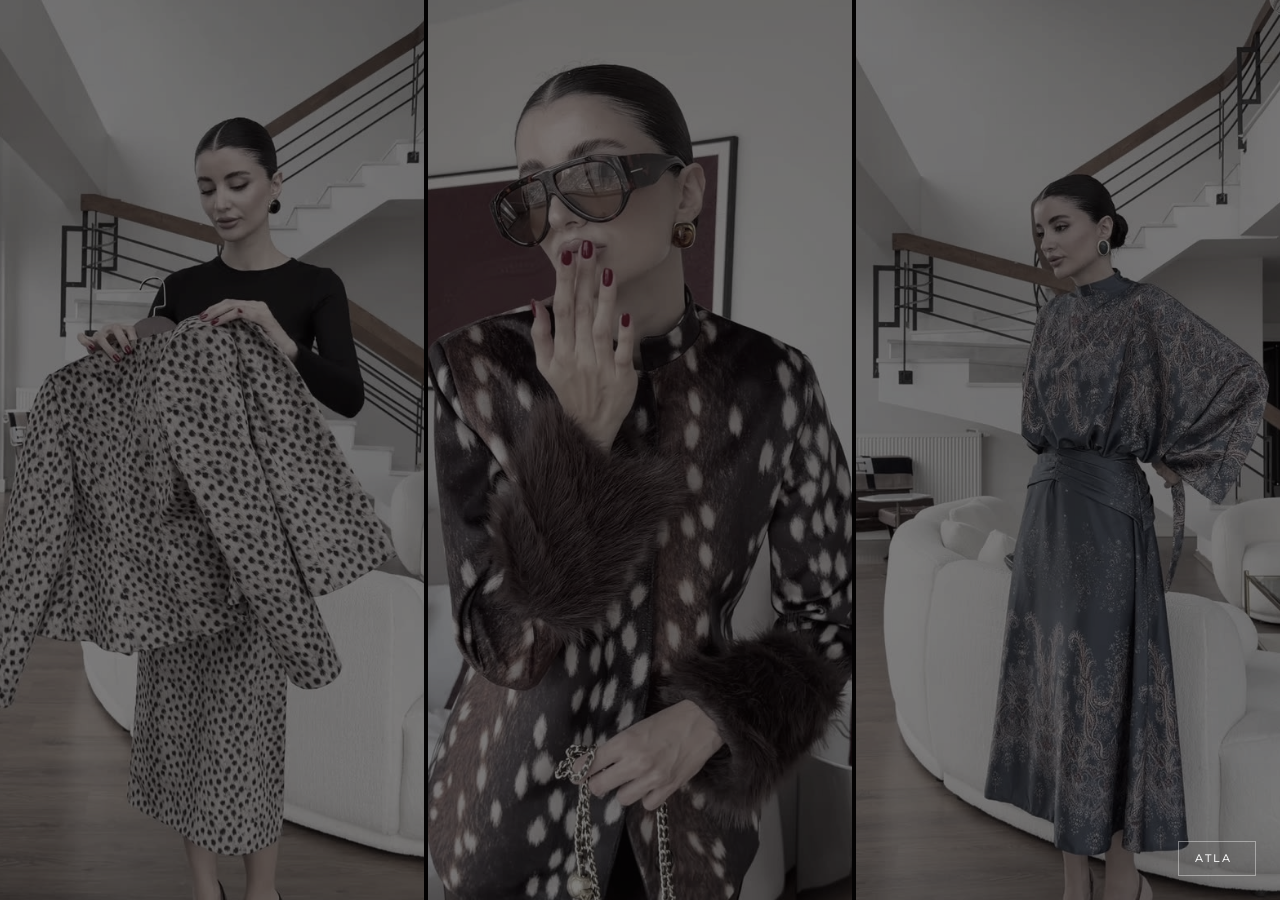
==== catalog/index.html @ fea92d44 "feat: yeni sezon videolari (8740/8715/8705/8729) + kok sayfa hero video ve sonbahar intro - Katalog " ====
<!DOCTYPE html>
<html lang="tr">
<head>
<!-- © 2026 Miss Neşem. Tüm hakları saklıdır. -->
<!-- Meta Pixel Code — PIXEL_ID'yi Meta Ads Manager'daki gerçek Pixel ID ile değiştirin
     (bu dosyada 2 yerde geçiyor: aşağıdaki fbq('init',...) çağrısı ve noscript <img> src'si). -->
<script>
  var META_PIXEL_ID = 'PIXEL_ID';
  !function(f,b,e,v,n,t,s)
  {if(f.fbq)return;n=f.fbq=function(){n.callMethod?
  n.callMethod.apply(n,arguments):n.queue.push(arguments)};
  if(!f._fbq)f._fbq=n;n.push=n;n.loaded=!0;n.version='2.0';
  n.queue=[];t=b.createElement(e);t.async=!0;
  t.src=v;s=b.getElementsByTagName(e)[0];
  s.parentNode.insertBefore(t,s)}(window, document,'script',
  'https://connect.facebook.net/en_US/fbevents.js');
  try { fbq('init', META_PIXEL_ID); fbq('track', 'PageView'); } catch (e) {}
  // Pixel engellenmiş/yüklenemiyor olsa bile site asla hata vermesin diye tüm özel
  // event çağrıları bu fonksiyon üzerinden yapılır (bkz. ViewContent/Contact/AddToWishlist/Search).
  function mnPixelTrack(event, params) {
    try { if (typeof fbq === 'function') fbq('track', event, params || {}); } catch (e) {}
  }
</script>
<noscript><img height="1" width="1" style="display:none"
  src="https://www.facebook.com/tr?id=PIXEL_ID&ev=PageView&noscript=1" alt="" /></noscript>
<!-- End Meta Pixel Code -->
<meta charset="UTF-8" />
<meta name="viewport" content="width=device-width, initial-scale=1.0" />
<title>Miss Neşem · Yeni Sezon 2026 | Toptan Kadın Giyim</title>
<meta name="description" content="Toptan kadın giyimde yeni sezon koleksiyonu. Trençkot, ceket, takım ve daha fazlası. Merter, İstanbul." />
<meta name="keywords" content="miss nesem, wholesale, women's clothing, toptan, kadın giyim, merter, istanbul, catalog" />
<meta name="robots" content="index, follow" />
<link rel="canonical" href="https://missnesem.com/catalog/" />
<meta property="og:title" content="Miss Neşem · Yeni Sezon Sonbahar-Kış 2026" />
<meta property="og:description" content="Toptan kadın giyimde yeni sezon koleksiyonu. Trençkot, ceket, takım ve daha fazlası. Merter, İstanbul." />
<meta property="og:image" content="https://missnesem.com/catalog/img/og-new-season.jpg?v=1" />
<meta property="og:image:width" content="1200" />
<meta property="og:image:height" content="630" />
<meta property="og:url" content="https://missnesem.com/catalog/" />
<meta property="og:type" content="website" />
<meta property="og:locale" content="tr_TR" />
<meta property="og:site_name" content="Miss Neşem" />
<meta name="twitter:card" content="summary_large_image" />
<meta name="twitter:image" content="https://missnesem.com/catalog/img/og-new-season.jpg?v=1" />
<link rel="preconnect" href="https://fonts.googleapis.com" />
<link rel="preconnect" href="https://fonts.gstatic.com" crossorigin />
<link href="https://fonts.googleapis.com/css2?family=Cormorant+Garamond:wght@300;400;500&family=Montserrat:wght@200;300;400;500;600&display=swap" rel="stylesheet" />
<link rel="stylesheet" href="https://cdn.jsdelivr.net/npm/@tabler/icons-webfont@latest/tabler-icons.min.css" />

<style>
/* ===== RESET & BASE ===== */
*, *::before, *::after { box-sizing: border-box; margin: 0; padding: 0; }
:root {
  --bg: #f7f1e8;
  --card: #ffffff;
  --text: #1a1018;
  --text2: #6b5a48;
  --accent: #b5895a;
  --soft-pink: #efe0d0;
  --deep-pink: #e4c2b8;
  --footer-bg: #2c2419;
  --wine: #6e1f2c;
  --transition: 0.35s cubic-bezier(0.4,0,0.2,1);
}
html { scroll-behavior: smooth; }
body {
  font-family: 'Montserrat', sans-serif;
  font-weight: 400;
  background: var(--bg);
  color: var(--text);
  overflow-x: hidden;
}
img { display: block; max-width: 100%; }
a { text-decoration: none; color: inherit; }
button { cursor: pointer; border: none; background: none; font-family: inherit; }

/* ===== SPLASH ===== */
#splash {
  position: fixed;
  inset: 0;
  z-index: 9999;
  background: var(--bg);
  display: flex;
  flex-direction: column;
  align-items: center;
  justify-content: center;
  gap: 0.8rem;
  transition: opacity 0.8s ease, visibility 0.8s ease;
  overflow: hidden;
  animation: splashBgPulse 5s ease-in-out infinite;
}
#splash.hidden { opacity: 0; visibility: hidden; pointer-events: none; }
@keyframes splashBgPulse {
  0%, 100% { background-color: #faf7f3; }
  50%       { background-color: #f0e8dc; }
}

/* radial glow — nefes alır gibi */
.splash-bg-glow {
  position: absolute;
  inset: 0;
  background: radial-gradient(ellipse 80% 60% at 50% 50%, rgba(196,160,138,0.14) 0%, transparent 70%);
  animation: glowPulse 4s ease-in-out infinite;
  pointer-events: none;
}
@keyframes glowPulse {
  0%, 100% { opacity: 0.4; transform: scale(0.93); }
  50%       { opacity: 1;   transform: scale(1.07); }
}

/* Logo wrapper */
.splash-logo {
  font-family: 'Cormorant Garamond', serif;
  font-weight: 400;
  font-size: clamp(1.6rem, 6vw, 5rem);
  color: #1a1018;
  letter-spacing: 0.25em;
  text-transform: uppercase;
  position: relative;
  z-index: 1;
  text-align: center;
  padding: 0 1rem;
  line-height: 1;
  direction: ltr;
}

/* Harf animasyonu */
.splash-letter {
  display: inline-block;
  opacity: 0;
  will-change: transform, opacity;
  animation: letterAppear 0.5s cubic-bezier(0.22, 1, 0.36, 1) forwards;
}
.splash-letter-space { display: inline-block; width: 0.28em; }
@keyframes letterAppear {
  0%   { opacity: 0; transform: translateY(16px); filter: blur(6px); }
  100% { opacity: 1; transform: translateY(0);    filter: blur(0);   }
}

/* Altın çizgi */
.splash-underline {
  height: 1px;
  width: 0;
  background: linear-gradient(90deg, transparent, #c4a08a 35%, #c4a08a 65%, transparent);
  position: relative;
  z-index: 1;
  opacity: 0;
  animation: underlineGrow 0.55s ease forwards 2.1s;
}
@keyframes underlineGrow {
  0%   { width: 0;    opacity: 1; }
  100% { width: 64px; opacity: 1; }
}

/* Alt yazılar */
.splash-sub {
  font-family: 'Montserrat', sans-serif;
  font-weight: 500;
  font-size: clamp(0.6rem, 2vw, 0.75rem);
  color: #3d2035;
  letter-spacing: 0.4em;
  text-transform: uppercase;
  position: relative;
  z-index: 1;
  opacity: 0;
  animation: subFadeUp 0.5s ease forwards 2.8s;
}
.splash-season {
  font-family: 'Montserrat', sans-serif;
  font-weight: 500;
  font-size: clamp(0.55rem, 1.5vw, 0.65rem);
  color: #3d2035;
  letter-spacing: 0.5em;
  text-transform: uppercase;
  position: relative;
  z-index: 1;
  margin-top: 0.1rem;
  opacity: 0;
  animation: subFadeUp 0.3s ease forwards 3.3s;
}
@keyframes subFadeUp {
  from { opacity: 0; transform: translateY(8px); }
  to   { opacity: 1; transform: translateY(0); }
}

/* TIKLAYIN yazısı — önce belir, sonra blink */
.splash-enter {
  margin-top: 2rem;
  font-size: 0.6rem;
  letter-spacing: 0.35em;
  color: #3d2035;
  text-transform: uppercase;
  font-weight: 500;
  position: relative;
  z-index: 1;
  opacity: 0;
  animation-name: enterAppear, blinkAnim;
  animation-duration: 0.3s, 2s;
  animation-timing-function: ease, ease-in-out;
  animation-delay: 3.8s, 4.2s;
  animation-iteration-count: 1, infinite;
  animation-fill-mode: forwards, none;
}
@keyframes enterAppear { to { opacity: 1; } }
@keyframes blinkAnim { 0%, 100% { opacity: 1; } 50% { opacity: 0.3; } }

/* Yüzen parçacıklar */
.splash-particle {
  position: absolute;
  border-radius: 50%;
  background: radial-gradient(circle at 40% 35%, rgba(255,255,255,0.6), #c4a08a);
  opacity: 0;
  pointer-events: none;
  will-change: transform, opacity;
  animation: particleRise linear infinite;
}
@keyframes particleRise {
  0%   { transform: translateY(0) translateX(0) scale(1);    opacity: 0; }
  8%   { opacity: 0.75; }
  85%  { opacity: 0.2; }
  100% { transform: translateY(var(--pty)) translateX(var(--ptx)) scale(0.6); opacity: 0; }
}

/* Kısa splash (#splash.quick): intro video zaten gösterildiyse (24 saat içinde tekrar
   giriş) eski splash'in ~5.5sn'lik uzun animasyonu yerine sadece logo + sezon yazısı
   1.2sn boyunca hemen görünüp kapanır — alt yazı ve "tıklayın" istemi atlanır. */
#splash.quick .splash-letter { animation-delay: 0s !important; animation-duration: 0.25s !important; }
#splash.quick .splash-underline { animation-delay: 0.3s !important; animation-duration: 0.25s !important; }
#splash.quick .splash-season { animation-delay: 0.45s !important; animation-duration: 0.25s !important; }
#splash.quick .splash-sub,
#splash.quick .splash-enter,
#splash.quick .splash-particle { display: none !important; }

/* ===== INTRO VİDEO — SADECE MOBİL (<900px), ns_8740b_720.mp4 =====
   ≥900px'te artık bu overlay hiç kullanılmıyor (JS'te .remove() edilir) — masaüstü
   intro'su #season-hero'nun kendi video panellerinin üstüne biner (bkz. .intro-active
   kuralları, "MASAÜSTÜ INTRO" bölümü). */
#intro-video {
  position: fixed;
  inset: 0;
  z-index: 10001;
  background: #000;
  display: flex;
  align-items: center;
  justify-content: center;
  overflow: hidden;
  transition: opacity 0.6s ease, visibility 0.6s ease;
}
#intro-video.hidden { opacity: 0; visibility: hidden; pointer-events: none; }
#intro-video-el {
  position: relative;
  z-index: 1;
  width: 100%;
  height: 100%;
  object-fit: cover;
  display: block;
  background: #000;
}
.intro-skip {
  position: absolute;
  right: 1.5rem;
  bottom: 1.5rem;
  z-index: 2;
  display: flex;
  align-items: center;
  gap: 0.4rem;
  color: rgba(255,255,255,0.9);
  font-size: 0.7rem;
  font-weight: 500;
  letter-spacing: 0.2em;
  text-transform: uppercase;
  padding: 0.6rem 1rem;
  border: 1px solid rgba(255,255,255,0.4);
  transition: var(--transition);
}
.intro-skip:hover { background: rgba(255,255,255,0.15); border-color: rgba(255,255,255,0.7); }
@media (max-width: 480px) {
  .intro-skip { font-size: 0.65rem; padding: 0.5rem 0.8rem; right: 1rem; bottom: 1rem; }
}

/* ===== NAV ===== */
#nav {
  position: sticky;
  top: 0;
  z-index: 1000;
  background: rgba(250,247,243,0.95);
  backdrop-filter: blur(12px);
  -webkit-backdrop-filter: blur(12px);
  border-bottom: 1px solid transparent;
  transition: var(--transition);
}
#nav.scrolled {
  border-bottom-color: rgba(196,160,138,0.3);
  box-shadow: 0 2px 20px rgba(0,0,0,0.06);
}
.nav-inner {
  max-width: 1400px;
  margin: 0 auto;
  padding: 0 2rem;
  display: grid;
  grid-template-columns: auto 1fr auto;
  column-gap: 1.75rem;
  align-items: center;
  height: 72px;
  transition: height var(--transition);
}
#nav.scrolled .nav-inner { height: 56px; }
.nav-logo {
  font-family: 'Cormorant Garamond', serif;
  font-weight: 500;
  font-size: 1.55rem;
  letter-spacing: 0.2em;
  text-transform: uppercase;
  color: #1a1018;
  white-space: nowrap;
  direction: ltr;
}
.nav-inner > nav {
  /* Orta kolon artık 1fr: kalan tüm genişliği alır. min-width:0 + overflow:hidden,
     içerik (14 kategori linki) taşınca .nav-links'in kendi overflow-x scroll'una
     düşmesini sağlar, grid'in büzülmeyi reddetmesini engeller. */
  min-width: 0;
  overflow: hidden;
}
.nav-links {
  display: flex;
  gap: 0.55rem;
  list-style: none;
  overflow-x: auto;
  overflow-y: hidden;
  scrollbar-width: none;
  -ms-overflow-style: none;
}
.nav-links::-webkit-scrollbar { display: none; }
.nav-links a {
  font-size: 0.48rem;
  font-weight: 700;
  letter-spacing: 0.1em;
  text-transform: uppercase;
  color: #1a1018;
  position: relative;
  padding-bottom: 2px;
  white-space: nowrap;
}
.nav-links a::after {
  content: '';
  position: absolute;
  bottom: 0; left: 0;
  width: 0; height: 1px;
  background: linear-gradient(90deg, var(--accent), var(--soft-pink));
  transition: width var(--transition);
}
.nav-links a:hover::after { width: 100%; }
.nav-links a.nav-indirim { color: #c44d58; font-weight: 600; }
.nav-links a.nav-indirim::after { background: linear-gradient(90deg, #c44d58, #e88090); }
.nav-links a.nav-yenisezon { color: var(--wine); font-weight: 700; }
.nav-links a.nav-yenisezon::after { background: linear-gradient(90deg, var(--wine), var(--accent)); }
.nav-actions {
  display: flex;
  align-items: center;
  gap: 1rem;
  justify-content: flex-end;
}
.nav-btn {
  width: 36px; height: 36px;
  display: flex; align-items: center; justify-content: center;
  color: var(--text);
  position: relative;
  transition: color var(--transition);
}
.nav-btn:hover { color: var(--accent); }
.nav-btn .ti { font-size: 1.1rem; }
.lang-switch {
  display: flex;
  align-items: center;
  gap: 2px;
}
.lang-switch .lang-btn {
  display: flex;
  align-items: center;
  gap: 3px;
  font-size: 0.5rem;
  font-weight: 700;
  letter-spacing: 0.1em;
  padding: 4px 6px;
  border-radius: 4px;
  color: var(--text2);
  opacity: 0.55;
  white-space: nowrap;
  transition: color var(--transition), opacity var(--transition), background var(--transition);
}
.lang-switch .lang-btn .flag {
  width: 16px;
  height: 12px;
  object-fit: cover;
  border-radius: 2px;
  box-shadow: 0 0 0 1px rgba(0,0,0,0.08);
  flex-shrink: 0;
}
.lang-switch .lang-btn:hover { color: var(--accent); opacity: 0.85; }
.lang-switch .lang-btn.active { color: var(--accent); opacity: 1; background: var(--soft-pink); }
#fav-count {
  position: absolute;
  top: 2px; right: 2px;
  width: 16px; height: 16px;
  background: var(--accent);
  color: #fff;
  border-radius: 50%;
  font-size: 0.5rem;
  display: flex; align-items: center; justify-content: center;
  font-weight: 400;
  display: none;
}
/* gradient underline */
#nav::after {
  content: '';
  position: absolute;
  bottom: 0; left: 0; right: 0;
  height: 1px;
  background: linear-gradient(90deg, transparent, var(--accent), var(--soft-pink), var(--accent), transparent);
  opacity: 0.5;
}
/* hamburger */
.nav-hamburger {
  display: none;
  flex-direction: column;
  gap: 5px;
  padding: 4px;
  cursor: pointer;
}
.nav-hamburger span {
  display: block;
  width: 22px; height: 1.5px;
  background: var(--text);
  transition: var(--transition);
}
.mobile-menu {
  display: none;
  position: fixed;
  inset: 0;
  background: #faf7f3; /* 2026-09-11: tam opak — arkadaki başlıklar sızıyordu */
  z-index: 999;
  flex-direction: column;
  align-items: center;
  justify-content: center;
  gap: 1.6rem; /* 13 madde tek ekrana sığsın */
  overflow-y: auto;
  -ms-overflow-style: none;
  scrollbar-width: none;
  padding: 3rem 1rem;
}
.mobile-menu::-webkit-scrollbar { display: none; }
.mobile-menu.open { display: flex; }
.mobile-menu a {
  font-size: 0.8rem;
  letter-spacing: 0.3em;
  text-transform: uppercase;
  color: #1a1018;
  font-weight: 700;
}
.mobile-menu a.nav-indirim { color: #c44d58; font-weight: 600; }
.mobile-menu a.nav-yenisezon { color: var(--wine); font-weight: 700; }
.mobile-menu-close {
  position: absolute;
  top: 1.5rem; right: 1.5rem;
  font-size: 1.5rem;
  color: var(--text2);
}

/* ===== SEASON HERO (video lookbook) ===== */
#season-hero {
  position: relative;
  height: 92vh;
  overflow: hidden;
  background: #000;
}
.season-hero-panels {
  position: absolute;
  inset: -8% 0;
  display: flex;
  gap: 4px;
  will-change: transform;
}
.season-hero-panel {
  position: relative;
  flex: 1 1 0;
  height: 100%;
  overflow: hidden;
  background: #1a1410;
}
.season-hero-panel-mobile { display: none; }
.season-hero-video {
  width: 100%;
  height: 100%;
  object-fit: cover;
  display: block;
}
/* Sadece masaüstü 3 panel (mobil tek panel değil) — yüz/omuz hizası görünsün diye
   kırpma odağı biraz yukarı alınır. */
.season-hero-panel-left .season-hero-video,
.season-hero-panel-center .season-hero-video,
.season-hero-panel-right .season-hero-video {
  object-position: center 20%;
}
.season-hero-overlay {
  position: absolute;
  inset: 0;
  background: linear-gradient(to top, rgba(0,0,0,0.6) 0%, rgba(0,0,0,0.15) 40%, transparent 60%);
  pointer-events: none;
  z-index: 1;
}
.season-hero-text {
  position: absolute;
  inset: 0;
  z-index: 3;
  display: flex;
  flex-direction: column;
  align-items: center;
  justify-content: center;
  text-align: center;
  color: #fff;
  padding: 0 1.5rem;
  pointer-events: none;
}
.season-hero-text > * { pointer-events: auto; }
.season-hero-tag {
  font-family: 'Montserrat', sans-serif;
  font-size: 0.7rem;
  font-weight: 500;
  letter-spacing: 0.5em;
  text-transform: uppercase;
  margin-bottom: 1.1rem;
  opacity: 0.92;
}
.season-hero-title {
  font-family: 'Cormorant Garamond', serif;
  font-weight: 400;
  font-style: italic;
  font-size: 4.5rem;
  line-height: 1.05;
  margin-bottom: 2.25rem;
  text-shadow: 0 2px 24px rgba(0,0,0,0.45);
}
.season-hero-cta {
  display: inline-flex;
  align-items: center;
  gap: 0.75rem;
  font-size: 0.7rem;
  font-weight: 500;
  letter-spacing: 0.3em;
  text-transform: uppercase;
  color: #fff;
  border: 1px solid rgba(255,255,255,0.7);
  padding: 0.9rem 1.75rem;
  transition: var(--transition);
}
.season-hero-cta:hover { background: #fff; color: #1a1018; }
/* Orta paneldeki ürünün (8740) küçük etiketi — tıklayınca ürün modalı açılır (bkz. initSeasonHero). */
.season-hero-product {
  display: inline-flex;
  align-items: center;
  gap: 0.4rem;
  margin-bottom: 1.4rem;
  padding: 0.4rem 0.85rem;
  font-family: 'Montserrat', sans-serif;
  font-size: 0.66rem;
  font-weight: 500;
  letter-spacing: 0.18em;
  text-transform: uppercase;
  color: #fff;
  background: rgba(0,0,0,0.28);
  border: 1px solid rgba(255,255,255,0.45);
  border-radius: 999px;
  backdrop-filter: blur(6px);
  -webkit-backdrop-filter: blur(6px);
  transition: var(--transition);
}
.season-hero-product span { font-weight: 600; letter-spacing: 0.08em; }
.season-hero-product:hover { background: #fff; color: #1a1018; }
.season-hero-scroll-hint {
  position: absolute;
  bottom: 1.75rem;
  left: 50%;
  transform: translateX(-50%);
  z-index: 3;
  color: #fff;
  font-size: 1.4rem;
  opacity: 0.85;
  animation: seasonHeroBounce 1.8s ease-in-out infinite;
  pointer-events: none;
}
@keyframes seasonHeroBounce {
  0%, 100% { transform: translateX(-50%) translateY(0); }
  50%      { transform: translateX(-50%) translateY(10px); }
}
@media (max-width: 899px) {
  .season-hero-panel-left, .season-hero-panel-center, .season-hero-panel-right { display: none; }
  .season-hero-panel-mobile { display: block; flex: 1 1 100%; }
  .season-hero-panels { gap: 0; }
  #season-hero { height: 100vh; height: 100svh; }
  .season-hero-title { font-size: 2.8rem; }
  .season-hero-tag { letter-spacing: 0.35em; font-size: 0.65rem; }
  .season-hero-cta { font-size: 0.65rem; padding: 0.8rem 1.4rem; }
}

/* ===== MASAÜSTÜ INTRO (≥900px) — ayrı video dosyası YOK, #season-hero'nun kendi 3
   panel videosu (ns_8715/ns_8740a/ns_8705 _1080) yeniden kullanılır. initSeasonHero() bu
   videoları zaten sayfa açılışında yüklüyor/oynatıyor — intro sadece üstüne koyu
   katman + AUTUMN/WINTER/2026 metin döngüsü + "Atla" bindiren geçici bir CSS
   durumu (.intro-active). Video hiçbir zaman iki kez indirilmez. */
.intro-dark-layer, .intro-text-cycle, #intro-skip-desktop { display: none; }
@media (min-width: 900px) {
  #season-hero.intro-active {
    position: fixed;
    inset: 0;
    height: 100vh;
    z-index: 10001;
  }
  #season-hero.intro-active .season-hero-text,
  #season-hero.intro-active .season-hero-scroll-hint,
  #season-hero.intro-active .season-hero-overlay {
    display: none;
  }
  #season-hero.intro-active .season-hero-video {
    filter: grayscale(70%) brightness(0.75);
    object-position: center 45%;
  }
  #season-hero.intro-active .intro-dark-layer {
    display: block;
    position: absolute; inset: 0; z-index: 2;
    background: rgba(10,8,6,0.35);
    opacity: 1;
    transition: opacity 0.6s ease;
  }
  #season-hero.intro-active .intro-text-cycle {
    display: block;
    position: absolute; inset: 0; z-index: 3;
    pointer-events: none;
    opacity: 1;
    transition: opacity 0.6s ease;
  }
  #season-hero.intro-active.intro-closing .intro-dark-layer,
  #season-hero.intro-active.intro-closing .intro-text-cycle,
  #season-hero.intro-active.intro-closing #intro-skip-desktop {
    opacity: 0;
  }
  .intro-word {
    position: absolute;
    top: 50%; left: 50%;
    transform: translate(-50%, -50%);
    white-space: nowrap;
    font-family: 'Cormorant Garamond', serif;
    font-style: italic;
    font-weight: 400;
    font-size: 5.5rem;
    letter-spacing: 0.06em;
    color: #fff;
    text-shadow: 0 2px 24px rgba(0,0,0,0.45);
    opacity: 0;
  }
  #season-hero.intro-active .intro-word-1 { animation: introWordFlash 2.43s ease forwards; animation-delay: 0s; }
  #season-hero.intro-active .intro-word-2 { animation: introWordFlash 2.43s ease forwards; animation-delay: 2.43s; }
  #season-hero.intro-active .intro-word-3 { animation: introWordFlash 2.43s ease forwards; animation-delay: 4.86s; }
  @keyframes introWordFlash {
    0%   { opacity: 0; color: #fff; text-shadow: 0 0 50px #fff, 0 0 100px #fff; }
    12%  { opacity: 1; color: #fff; text-shadow: 0 0 50px #fff, 0 0 100px #fff; }
    30%  { opacity: 1; color: #fff; text-shadow: 0 2px 24px rgba(0,0,0,0.45); }
    88%  { opacity: 1; }
    100% { opacity: 0; }
  }
  #season-hero.intro-active #intro-skip-desktop {
    display: flex;
    z-index: 4;
    opacity: 1;
    transition: opacity 0.6s ease;
  }
}

/* ===== SECTION BASE ===== */
.section-wrap {
  max-width: 1400px;
  margin: 0 auto;
  padding: 5rem 2rem;
}
.section-header {
  margin-bottom: 3rem;
}
.section-tag {
  font-size: 0.55rem;
  letter-spacing: 0.5em;
  text-transform: uppercase;
  color: var(--accent);
  font-weight: 500;
  display: block;
  margin-bottom: 0.75rem;
}
.section-title {
  font-family: 'Cormorant Garamond', serif;
  font-weight: 400;
  font-size: clamp(1.8rem, 4vw, 3rem);
  letter-spacing: 0.05em;
}
.section-divider {
  width: 60px; height: 1px;
  background: linear-gradient(90deg, var(--accent), transparent);
  margin-top: 1rem;
}

/* ===== PRODUCT GRID ===== */
.product-grid {
  display: grid;
  grid-template-columns: repeat(3, 1fr);
  gap: 1.5rem;
}

/* ===== PRODUCT CARD ===== */
.product-card {
  cursor: pointer;
  position: relative;
}
.product-card-visual {
  aspect-ratio: 3/4;
  overflow: hidden;
  position: relative;
  background: var(--card);
}
.product-img-placeholder {
  width: 100%; height: 100%;
  display: flex;
  align-items: center;
  justify-content: center;
  flex-direction: column;
  gap: 0.75rem;
  transition: transform var(--transition);
  position: relative;
}
.product-img-placeholder .ti {
  font-size: 2.5rem;
  opacity: 0.25;
  color: var(--text2);
}
.product-code-overlay {
  font-size: 0.55rem;
  letter-spacing: 0.35em;
  text-transform: uppercase;
  color: var(--text);
  opacity: 0.6;
}
.product-card:hover .product-img-placeholder { transform: scale(1.03); }
.product-card:hover .product-card-visual {
  box-shadow: 0 12px 40px rgba(0,0,0,0.12);
}
.card-fav {
  position: absolute;
  top: 0.75rem; right: 0.75rem;
  width: 32px; height: 32px;
  display: flex; align-items: center; justify-content: center;
  z-index: 5;
  color: var(--text2);
  transition: color var(--transition), transform var(--transition);
}
.card-fav .ti { font-size: 1rem; }
.card-fav:hover { color: var(--accent); transform: scale(1.2); }
.card-fav.active { color: var(--accent); }
.new-badge {
  position: absolute;
  top: 0.6rem; left: 0.6rem;
  z-index: 5;
  background: var(--wine);
  color: #fff;
  font-size: 0.55rem;
  font-weight: 700;
  letter-spacing: 0.15em;
  text-transform: uppercase;
  padding: 3px 8px;
}

/* ===== SOLD OUT (tükendi) ===== */
.product-card-img.sold-out-img,
.product-img-placeholder.sold-out-img {
  opacity: 0.45;
  filter: grayscale(35%);
}
.sold-out-badge {
  position: absolute;
  top: 50%; left: 50%;
  transform: translate(-50%, -50%);
  z-index: 6;
  background: rgba(20,14,18,0.72);
  color: #fff;
  font-size: 0.6rem;
  font-weight: 600;
  letter-spacing: 0.25em;
  text-transform: uppercase;
  padding: 0.5rem 1rem;
  white-space: nowrap;
  pointer-events: none;
}
.modal-photo.sold-out-img { opacity: 0.45; filter: grayscale(35%); }
.modal-main-photo .sold-out-badge { font-size: 0.65rem; padding: 0.6rem 1.2rem; }
.fav-item-visual.sold-out img { opacity: 0.45; filter: grayscale(35%); }

.product-card-info {
  padding: 1rem 0 0;
}
.card-code {
  font-size: 0.55rem;
  letter-spacing: 0.4em;
  text-transform: uppercase;
  color: #1a1a1a;
  font-weight: 600;
  display: block;
  margin-bottom: 0.4rem;
}
.card-name {
  font-family: 'Cormorant Garamond', serif;
  color: #1a1a1a;
  font-weight: 500;
  font-size: 1rem;
  margin-bottom: 0.15rem;
}
.card-name-en {
  font-size: 0.6rem;
  color: var(--text);
  font-weight: 400;
  margin-bottom: 0.75rem;
  font-style: italic;
}
.card-colors {
  display: flex;
  gap: 0.4rem;
  align-items: center;
}
.color-dot {
  width: 14px; height: 14px;
  border-radius: 50%;
  border: 1.5px solid rgba(255,255,255,0.5);
  box-shadow: 0 0 0 1px rgba(0,0,0,0.1);
  flex-shrink: 0;
}
/* Panelde renk haritasında karşılığı olmayan (bilinmeyen) bir renk adı gelirse — artık
   nadiren olur, bkz. CatalogApi ResolveHex — gri blob yerine ince kenarlıklı boş daire. */
.color-dot-unknown, .modal-color-dot-unknown {
  background: transparent !important;
  border: 1.5px dashed rgba(0,0,0,0.35) !important;
  box-shadow: none !important;
}

/* gradient for each category */
.cat-elbiseler .product-img-placeholder { background: linear-gradient(145deg, #fce4ec 0%, #f8bbd0 100%); }
.cat-takimlar  .product-img-placeholder { background: linear-gradient(145deg, #e8f5e9 0%, #c8e6c9 100%); }
.cat-bluzlar   .product-img-placeholder { background: linear-gradient(145deg, #e8eaf6 0%, #c5cae9 100%); }
.cat-gomlek    .product-img-placeholder { background: linear-gradient(145deg, #fff9c4 0%, #fff176 100%); }
.cat-ceket     .product-img-placeholder { background: linear-gradient(145deg, #f3e5f5 0%, #e1bee7 100%); }
.cat-pantolon  .product-img-placeholder { background: linear-gradient(145deg, #e0f2f1 0%, #b2dfdb 100%); }
.cat-etek      .product-img-placeholder { background: linear-gradient(145deg, #fce4ec 0%, #f8bbd0 100%); }
.cat-sort      .product-img-placeholder { background: linear-gradient(145deg, #fff8e1 0%, #ffecb3 100%); }
.cat-yelek     .product-img-placeholder { background: linear-gradient(145deg, #ffe0b2 0%, #ffcc80 100%); }
.cat-tesettur  .product-img-placeholder { background: linear-gradient(145deg, #d7ccc8 0%, #bcaaa4 100%); }
.cat-diger     .product-img-placeholder { background: linear-gradient(145deg, #eceff1 0%, #cfd8dc 100%); }

/* ===== PRODUCT / MODAL PHOTOS (API kapakFoto) ===== */
.product-card-img {
  width: 100%; height: 100%;
  object-fit: contain;
  object-position: center;
  background: #ffffff;
  display: block;
  transition: opacity 0.3s ease;
}
.modal-photo {
  display: none;
  width: 100%;
  max-height: calc(100vh - 280px);
  object-fit: contain;
  opacity: 0;
  transition: opacity 0.3s ease;
  cursor: zoom-in;
}
.modal-color-item { cursor: pointer; }

/* ===== MASAÜSTÜ BÜYÜTEÇ (HOVER ZOOM) — sadece hover:hover + pointer:fine cihazlarda JS ile
   gösterilir; touch cihazlarda hiç oluşturulmaz/görünmez. Yüksek çözünürlüklü (full) foto
   sadece ilk hover'da lazy yüklenir, bkz. loadFullImage(). ===== */
.zoom-lens {
  position: absolute;
  width: 200px;
  height: 200px;
  border-radius: 50%;
  border: 2px solid rgba(255,255,255,0.9);
  box-shadow: 0 0 0 1px rgba(0,0,0,0.12), 0 8px 24px rgba(0,0,0,0.22);
  background-color: #fdfaf7;
  background-repeat: no-repeat;
  pointer-events: none;
  z-index: 6;
  display: none;
  opacity: 0;
  transition: opacity 0.15s ease;
}
.zoom-lens.visible { display: block; opacity: 1; }
.zoom-lens-spinner {
  display: none;
  position: absolute;
  top: 50%; left: 50%;
  width: 24px; height: 24px;
  margin: -12px 0 0 -12px;
  border-radius: 50%;
  border: 2px solid rgba(0,0,0,0.15);
  border-top-color: var(--accent);
  animation: zoom-lens-spin 0.7s linear infinite;
}
.zoom-lens.loading .zoom-lens-spinner { display: block; }
@keyframes zoom-lens-spin { to { transform: rotate(360deg); } }
@media (max-width: 1100px) {
  .zoom-lens { width: 160px; height: 160px; }
}

/* ===== MODAL GALLERY THUMBNAIL STRIP ===== */
.modal-main-photo {
  position: relative;
  width: 100%;
  overflow: hidden;
  background: #ffffff;
}
.modal-nav {
  position: absolute;
  top: 50%;
  transform: translateY(-50%);
  width: 36px; height: 36px;
  display: flex;
  align-items: center;
  justify-content: center;
  background: rgba(255,255,255,0.55);
  color: var(--text2);
  border-radius: 50%;
  opacity: 0.6;
  z-index: 6;
  transition: opacity 0.2s ease, background 0.2s ease;
}
.modal-nav:hover { opacity: 1; background: rgba(255,255,255,0.9); }
.modal-nav .ti { font-size: 1.15rem; }
.modal-nav-prev { left: 0.75rem; }
.modal-nav-next { right: 0.75rem; }
.modal-thumb-strip {
  display: flex;
  gap: 0.5rem;
  padding: 0.6rem;
  overflow-x: auto;
  flex-shrink: 0;
  background: rgba(0,0,0,0.03);
}
.modal-thumb-strip:empty { display: none; }
.modal-thumb {
  width: 60px; height: 80px;
  flex-shrink: 0;
  object-fit: cover;
  cursor: pointer;
  border-radius: 4px;
  border: 2px solid transparent;
  opacity: 0.65;
  transition: opacity 0.2s ease, border-color 0.2s ease;
}
.modal-thumb:hover { opacity: 0.9; }
.modal-thumb.active {
  opacity: 1;
  border-color: #c4a08a;
}

/* ===== CATEGORY SECTIONS ===== */
.cat-section {
  border-top: 1px solid rgba(196,160,138,0.2);
  opacity: 0;
  transform: translateY(40px);
  transition: opacity 0.7s ease, transform 0.7s ease;
}
.cat-section.revealed { opacity: 1; transform: translateY(0); }

/* ===== KATEGORİ VİDEO BAŞLIK BANDI ===== */
.section-header-video {
  position: relative;
  width: 100%;
  height: 50vh;
  min-height: 280px;
  overflow: hidden;
  display: flex;
  align-items: center;
  justify-content: center;
  background: #1a1018;
}
.cat-bg-video {
  position: absolute;
  inset: 0;
  width: 100%;
  height: 100%;
  object-fit: cover;
  object-position: center 25%;
}
/* ≥900px: dikey (9:16) video artık ince bir şerit gibi aşırı büyütülmesin diye bant 4 eşit
   dikey panele bölünür, her panelde aynı videonun ayrı <video>'su (farklı zaman noktasından
   başlar, bkz. initCategoryVideos/data-seek-fraction). <900px'te (mobil) tek video, panel
   grid'i hiç DOM'a yüklenmez/oynatılmaz — bkz. initCategoryVideos'taki isDesktop ayrımı. */
.cat-bg-video-panels { display: none; }
/* Mobil bant videosu: yüz üstte kalsın, kesilmesin (masaüstü panellerinden farklı odak). */
.cat-bg-video-mobile { object-fit: cover; object-position: center 20%; }
@media (min-width: 900px) {
  .section-header-video { max-height: 620px; }
  .cat-bg-video-panels {
    display: grid;
    grid-template-columns: repeat(4, 1fr);
    gap: 4px;
    position: absolute;
    inset: 0;
  }
  .cat-bg-video-panel { position: relative; overflow: hidden; height: 100%; }
  .cat-bg-video-mobile { display: none; }
}
.cat-bg-video-overlay {
  position: absolute;
  inset: 0;
  background: linear-gradient(to top, rgba(26,16,24,0.68) 0%, rgba(26,16,24,0.3) 55%, rgba(26,16,24,0.15) 100%);
}
.cat-bg-video-text {
  position: relative;
  z-index: 2;
  text-align: center;
  color: #fff;
  padding: 0 1.5rem;
}
.section-header-video .section-tag { display: none; }
.section-video-badge {
  display: inline-block;
  background: var(--wine);
  color: #fff;
  font-size: 0.6rem;
  font-weight: 700;
  letter-spacing: 0.3em;
  text-transform: uppercase;
  padding: 0.35rem 0.9rem;
  margin-bottom: 1rem;
  animation: sectionBadgeBreathe 2.5s ease-in-out infinite;
}
@keyframes sectionBadgeBreathe {
  0%, 100% { opacity: 0.85; }
  50% { opacity: 1; }
}
.section-header-video .section-title {
  font-size: clamp(2rem, 4.5vw, 3.5rem);
  color: #fff;
  text-shadow: 0 2px 20px rgba(0,0,0,0.4);
}
.yeni-sezon-title.reveal {
  transition: opacity 0.6s ease, transform 0.6s ease;
}
.yeni-sezon-marquee {
  position: relative;
  z-index: 2;
  overflow: hidden;
  width: 100%;
  max-width: 480px;
  margin: 0.9rem auto 0;
  white-space: nowrap;
  -webkit-mask-image: linear-gradient(to right, transparent, #000 10%, #000 90%, transparent);
  mask-image: linear-gradient(to right, transparent, #000 10%, #000 90%, transparent);
}
.yeni-sezon-marquee-track {
  display: inline-flex;
  animation: yeniSezonMarquee 40s linear infinite;
}
.yeni-sezon-marquee-track span {
  display: inline-block;
  color: rgba(255,255,255,0.55);
  font-size: 0.62rem;
  letter-spacing: 0.3em;
  text-transform: uppercase;
}
@keyframes yeniSezonMarquee {
  from { transform: translateX(0); }
  to { transform: translateX(-50%); }
}
@media (prefers-reduced-motion: reduce) {
  .section-video-badge { animation: none; }
  .yeni-sezon-marquee-track { animation: none; }
}
/* ===== MODAL ===== */
#modal-overlay {
  position: fixed;
  inset: 0;
  background: rgba(0,0,0,0.6);
  backdrop-filter: blur(8px);
  -webkit-backdrop-filter: blur(8px);
  z-index: 2000;
  display: flex;
  align-items: center;
  justify-content: center;
  padding: 2rem;
  opacity: 0;
  visibility: hidden;
  transition: opacity 0.35s ease, visibility 0.35s ease;
}
#modal-overlay.open { opacity: 1; visibility: visible; }
.modal {
  background: var(--card);
  width: 90vw;
  max-width: 1000px;
  max-height: calc(100vh - 4rem);
  display: flex;
  flex-direction: column;
  overflow: hidden;
  transform: translateY(20px) scale(0.97);
  transition: transform 0.35s ease, max-width 0.3s ease;
}
#modal-overlay.open .modal { transform: translateY(0) scale(1); }
/* Dikey fotoğraflarda modal daha dar olsun ki yanlarda boşluk kalmasın */
.modal.modal-portrait { max-width: 600px; }
.modal-visual {
  position: relative;
  overflow: hidden;
  display: flex;
  flex-direction: column;
  flex-shrink: 0;
}
.modal-img-placeholder {
  width: 100%; height: 40vh;
  max-height: calc(100vh - 280px);
  display: flex; align-items: center; justify-content: center;
  flex-direction: column;
  gap: 1rem;
  color: var(--text2);
}
.modal-img-placeholder .ti { font-size: 4rem; opacity: 0.25; }
.modal-body {
  padding: 1rem 1.5rem 1.5rem;
  overflow: hidden;
  display: flex;
  flex-direction: column;
  gap: 0.6rem;
}
.modal-close {
  position: absolute;
  top: 1rem; right: 1rem;
  width: 36px; height: 36px;
  display: flex; align-items: center; justify-content: center;
  color: var(--text2);
  z-index: 10;
  background: rgba(250,247,243,0.8);
  transition: var(--transition);
}
.modal-close:hover { color: var(--text); background: var(--bg); }
.modal-info-row {
  display: flex;
  align-items: center;
  justify-content: space-between;
  gap: 0.75rem;
}
.modal-title-line {
  font-family: 'Cormorant Garamond', serif;
  color: #1a1a1a;
  font-weight: 500;
  font-size: 1.15rem;
  line-height: 1.3;
}
.modal-title-code {
  font-family: 'Montserrat', sans-serif;
  font-size: 0.65rem;
  letter-spacing: 0.3em;
  text-transform: uppercase;
  color: #1a1a1a;
  font-weight: 600;
}
.modal-colors {
  display: flex;
  flex-wrap: wrap;
  gap: 0.6rem;
}
.modal-color-item {
  display: flex;
  align-items: center;
  gap: 0.35rem;
}
.modal-color-dot {
  width: 16px; height: 16px;
  border-radius: 50%;
  border: 2px solid rgba(255,255,255,0.6);
  box-shadow: 0 0 0 1px rgba(0,0,0,0.1);
  flex-shrink: 0;
}
.modal-color-name {
  font-size: 0.6rem;
  color: var(--text);
  font-weight: 400;
}
.modal-sizes-mini {
  font-size: 0.6rem;
  color: var(--text2);
  letter-spacing: 0.1em;
}
.modal-fav-btn-mini {
  width: 32px; height: 32px;
  display: flex; align-items: center; justify-content: center;
  color: var(--text2);
  flex-shrink: 0;
  transition: var(--transition);
}
.modal-fav-btn-mini:hover, .modal-fav-btn-mini.active { color: var(--accent); }
.modal-fav-btn-mini .ti { font-size: 1.2rem; }
.btn-whatsapp {
  display: flex;
  align-items: center;
  justify-content: center;
  gap: 0.75rem;
  padding: 1rem 1.5rem;
  background: var(--accent);
  color: #fff;
  font-size: 0.65rem;
  letter-spacing: 0.3em;
  text-transform: uppercase;
  font-weight: 400;
  transition: var(--transition);
  margin-top: 0.4rem;
}
.btn-whatsapp:hover { background: #b8906a; }
.btn-whatsapp .ti { font-size: 1.1rem; }

/* ===== FULLSCREEN GÖRSEL MODU ===== */
#fullscreen-overlay {
  position: fixed;
  inset: 0;
  background: #ffffff;
  z-index: 3000;
  display: flex;
  align-items: center;
  justify-content: center;
  padding-top: 0;
  padding-bottom: 90px;
  opacity: 0;
  visibility: hidden;
  transition: opacity 0.3s ease, visibility 0.3s ease;
}
#fullscreen-overlay.open { opacity: 1; visibility: visible; }
/* Açılış/kapanış scale animasyonu wrap'te, pinch-zoom/pan (JS) transform'u ise doğrudan
   #fullscreen-photo'da — ikisi aynı transform'u paylaşırsa CSS transition JS'in her
   touchmove'unu 0.3s'lik geçişle geciktirir (titrek/gecikmeli sürükleme).
   #fullscreen-photo'nun boyutu YÜZDE değil vh-tabanlı calc() ile veriliyor — img yüzde
   max-height'i ancak ebeveynin box modeli açısından "somut" bir yüksekliği varsa uygular
   (flex item + object-fit kombinasyonunda bu güvenilir değil); vh birimi bu belirsizliği
   tamamen by-pass eder, wrap'e de sadece pan/zoom'u kırpma sınırı olarak aynı yükseklik verilir. */
.fullscreen-photo-wrap {
  width: 100vw;
  height: calc(100vh - 110px);
  display: flex;
  align-items: center;
  justify-content: center;
  overflow: hidden;
  transform: scale(0.9);
  transition: transform 0.3s ease, height 0.2s ease;
}
#fullscreen-overlay.open .fullscreen-photo-wrap { transform: scale(1); }
#fullscreen-photo {
  max-width: 100vw;
  max-height: calc(100vh - 110px);
  margin: 0;
  padding: 0;
  background: #ffffff;
  object-fit: contain;
  touch-action: none;
  transform: translate(0px, 0px) scale(1);
}
.fullscreen-close {
  position: absolute;
  top: 1.25rem; right: 1.25rem;
  width: 44px; height: 44px;
  display: flex; align-items: center; justify-content: center;
  color: #333;
  background: rgba(0,0,0,0.06);
  border-radius: 50%;
  z-index: 10;
  transition: background 0.2s ease;
}
.fullscreen-close:hover { background: rgba(0,0,0,0.12); }
.fullscreen-close .ti { font-size: 1.3rem; }
.fullscreen-nav-prev, .fullscreen-nav-next {
  width: 52px; height: 52px;
  background: rgba(0,0,0,0.06);
  color: #333;
}
.fullscreen-nav-prev:hover, .fullscreen-nav-next:hover { background: rgba(0,0,0,0.12); }
.fullscreen-nav-prev .ti, .fullscreen-nav-next .ti { font-size: 1.6rem; }
.fullscreen-nav-prev { left: 1.5rem; }
.fullscreen-nav-next { right: 1.5rem; }
.fullscreen-bottom-bar {
  position: fixed;
  left: 0; right: 0; bottom: 0;
  display: flex;
  flex-direction: column;
  z-index: 5;
}
.fullscreen-swatches {
  display: flex;
  gap: 0.5rem;
  padding: 0.4rem 0.75rem;
  justify-content: center;
  background: #f0f0f0;
}
.fullscreen-swatches:empty { display: none; }
.fullscreen-swatch {
  width: 22px; height: 22px;
  border-radius: 50%;
  border: 2px solid transparent;
  box-shadow: 0 0 0 1px rgba(0,0,0,0.2);
  cursor: pointer;
  flex-shrink: 0;
  transition: border-color 0.2s ease;
}
.fullscreen-swatch.active { border-color: #c4a08a; }
.fullscreen-thumb-strip {
  display: flex;
  gap: 0.5rem;
  padding: 0.5rem 0.75rem;
  overflow-x: auto;
  background: #f0f0f0;
}
.fullscreen-thumb-strip:empty { display: none; }

/* ===== FAVORITES PANEL ===== */
#fav-panel {
  position: fixed;
  top: 0; right: 0;
  width: 380px;
  height: 100vh;
  background: var(--card);
  z-index: 2001;
  transform: translateX(100%);
  transition: transform var(--transition);
  display: flex;
  flex-direction: column;
  box-shadow: -8px 0 40px rgba(0,0,0,0.12);
}
#fav-panel.open { transform: translateX(0); }
.fav-panel-header {
  padding: 1.5rem 1.5rem 1rem;
  border-bottom: 1px solid rgba(196,160,138,0.2);
  display: flex;
  align-items: center;
  justify-content: space-between;
}
.fav-panel-title {
  font-family: 'Cormorant Garamond', serif;
  font-weight: 400;
  font-size: 1.2rem;
  letter-spacing: 0.1em;
}
.fav-panel-close {
  color: var(--text2);
  font-size: 1.1rem;
  transition: color var(--transition);
}
.fav-panel-close:hover { color: var(--text); }
.fav-panel-body {
  flex: 1;
  overflow-y: auto;
  padding: 1rem 1.5rem;
}
.fav-item {
  display: flex;
  align-items: center;
  gap: 1rem;
  padding: 0.75rem 0;
  border-bottom: 1px solid rgba(196,160,138,0.1);
}
.fav-item-visual {
  width: 56px; height: 74px;
  flex-shrink: 0;
  display: flex; align-items: center; justify-content: center;
  overflow: hidden; border-radius: 4px; background: #f4f0ea;
}
.fav-item-visual img { width: 100%; height: 100%; object-fit: cover; display: block; }
.fav-item-visual .ti { font-size: 1.5rem; color: var(--text2); opacity: 0.3; }
.fav-item-info { flex: 1; }
.fav-item-code {
  font-size: 0.5rem;
  letter-spacing: 0.35em;
  color: var(--text);
  text-transform: uppercase;
  font-weight: 500;
}
.fav-item-name {
  font-family: 'Cormorant Garamond', serif;
  font-size: 0.95rem;
  font-weight: 400;
}
.fav-item-remove {
  color: var(--text2);
  font-size: 0.8rem;
  transition: color var(--transition);
}
.fav-item-remove:hover { color: var(--accent); }
.fav-empty {
  text-align: center;
  padding: 3rem 1rem;
  color: var(--text2);
  font-size: 0.65rem;
  letter-spacing: 0.2em;
  text-transform: uppercase;
}
.fav-panel-footer {
  padding: 1rem 1.5rem;
  border-top: 1px solid rgba(196,160,138,0.2);
}
.btn-fav-wa {
  display: flex;
  align-items: center;
  justify-content: center;
  gap: 0.6rem;
  width: 100%;
  padding: 0.9rem;
  background: var(--footer-bg);
  color: #f5efe6;
  font-size: 0.6rem;
  letter-spacing: 0.3em;
  text-transform: uppercase;
  font-weight: 400;
  transition: background var(--transition);
}
.btn-fav-wa:hover { background: var(--accent); }
.btn-fav-wa .ti { font-size: 1rem; }

/* ===== SEARCH ===== */
#search-bar {
  position: fixed;
  top: 0; left: 0; right: 0;
  z-index: 1500;
  background: var(--bg);
  padding: 1.25rem 2rem;
  display: flex;
  align-items: center;
  gap: 1rem;
  border-bottom: 1px solid rgba(196,160,138,0.3);
  transform: translateY(-100%);
  transition: transform var(--transition);
}
#search-bar.open { transform: translateY(0); }
#search-input {
  flex: 1;
  border: none;
  background: none;
  font-family: 'Montserrat', sans-serif;
  font-size: 0.75rem;
  letter-spacing: 0.15em;
  color: var(--text);
  outline: none;
}
#search-input::placeholder { color: var(--text2); }

/* ===== FOOTER ===== */
footer {
  background: var(--footer-bg);
  color: #f5efe6;
  padding: 4rem 2rem 2rem;
}
.footer-inner {
  max-width: 1400px;
  margin: 0 auto;
}
.footer-logo {
  font-family: 'Cormorant Garamond', serif;
  font-weight: 400;
  font-size: 1.5rem;
  letter-spacing: 0.25em;
  text-transform: uppercase;
  color: #f5efe6;
  margin-bottom: 1.5rem;
  direction: ltr;
}
.footer-divider {
  width: 100%; height: 1px;
  background: rgba(196,160,138,0.25);
  margin-bottom: 2rem;
}
.footer-grid {
  display: grid;
  grid-template-columns: 1fr 1fr 1fr;
  gap: 2rem;
  margin-bottom: 3rem;
}
.footer-col-title {
  font-size: 0.55rem;
  letter-spacing: 0.4em;
  text-transform: uppercase;
  color: var(--accent);
  font-weight: 500;
  margin-bottom: 1rem;
}
.footer-links {
  list-style: none;
  display: flex;
  flex-direction: column;
  gap: 0.6rem;
}
.footer-links a {
  font-size: 0.65rem;
  color: rgba(245,239,230,0.88);
  letter-spacing: 0.1em;
  transition: color var(--transition);
  display: flex;
  align-items: center;
  gap: 0.5rem;
}
.footer-links a:hover { color: var(--accent); }
.footer-links .ti { font-size: 0.9rem; }
.footer-social {
  display: flex;
  gap: 1rem;
  margin-top: 0.5rem;
}
.footer-social a {
  width: 40px; height: 40px;
  border: 1px solid rgba(196,160,138,0.3);
  display: flex; align-items: center; justify-content: center;
  color: rgba(245,239,230,0.8);
  font-size: 1rem;
  transition: var(--transition);
}
.footer-social a:hover { border-color: var(--accent); color: var(--accent); }
.footer-bottom {
  border-top: 1px solid rgba(196,160,138,0.15);
  padding-top: 1.5rem;
  display: flex;
  align-items: center;
  justify-content: space-between;
  flex-wrap: wrap;
  gap: 1rem;
}
.footer-location {
  font-size: 0.55rem;
  letter-spacing: 0.4em;
  text-transform: uppercase;
  color: rgba(245,239,230,0.75);
}
.footer-copy {
  font-size: 0.55rem;
  color: rgba(245,239,230,0.65);
  letter-spacing: 0.15em;
}

/* ===== REVEAL ===== */
.reveal {
  opacity: 0;
  transform: translateY(30px);
  transition: opacity 0.7s ease, transform 0.7s ease;
}
.reveal.visible { opacity: 1; transform: translateY(0); }

/* ===== RESPONSIVE ===== */
@media (max-width: 1200px) {
  .nav-links { gap: 0.5rem; }
  .nav-links a { font-size: 0.44rem; letter-spacing: 0.08em; }
}
@media (max-width: 1024px) {
  .nav-links { gap: 0.4rem; }
  .nav-links a { font-size: 0.4rem; letter-spacing: 0.05em; }
  .product-grid { grid-template-columns: repeat(2, 1fr); }
}
@media (max-width: 900px) {
  .nav-links { display: none; }
  .nav-hamburger { display: flex; }
}
@media (max-width: 768px) {
  .nav-links { display: none; }
  .nav-hamburger { display: flex; }
  .nav-inner { grid-template-columns: 1fr auto; }
  .nav-actions { gap: 0.5rem; }
  .lang-switch .lang-btn { padding: 3px 4px; font-size: 0.44rem; }
  .product-grid { grid-template-columns: repeat(2, 1fr); gap: 1rem; }
  .modal { width: 100vw; max-width: 100vw; height: 100vh; max-height: 100vh; border-radius: 0; }
  .modal.modal-portrait { max-width: 100vw; }
  .footer-grid { grid-template-columns: 1fr; }
  #fav-panel { width: 100%; }
  .section-wrap { padding: 3rem 1rem; }
}
@media (max-width: 480px) {
  .product-grid { grid-template-columns: 1fr; }
  .nav-logo { font-size: 1rem; }
  /* 2026-09-11 mobil fix: sağ üst butonlar (dil+arama+favori+hamburger) 390px ekranda
     432px'e taşıyor, hamburger ekran dışında kalıyordu. Padding/gap daraltıldı, dil
     butonlarında sadece bayrak, ikon butonlar küçültüldü. */
  .nav-inner { padding: 0 0.85rem; column-gap: 0.5rem; height: 60px; }
  #nav.scrolled .nav-inner { height: 52px; }
  .nav-actions { gap: 0.3rem; min-width: 0; flex-shrink: 0; }
  .nav-btn { width: 30px; height: 30px; }
  .nav-btn .ti { font-size: 1rem; }
  .lang-switch { gap: 0; }
  .lang-switch .lang-btn { padding: 4px 3px; }
  .lang-switch .lang-btn .flag { width: 18px; height: 13px; }
  .lang-switch .lang-btn { font-size: 0; gap: 0; } /* metin gizli, sadece bayrak */
  .nav-hamburger { width: 30px; height: 30px; }
}
/* Yatay taşma güvenlik kilidi — hiçbir eleman sayfayı yana kaydırmasın */
html, body { overflow-x: hidden; max-width: 100%; }

/* ===== MOBILE ENHANCEMENTS ===== */
@media (max-width: 768px) {
  /* Nav: hide <nav> so grid is 2-column (logo=1fr, actions=auto) */
  .nav-inner > nav { display: none; }

  /* Splash - prevent overflow */
  .splash-sub { font-size: 0.75rem; letter-spacing: 0.25em; }
  .splash-season { font-size: 0.7rem; letter-spacing: 0.3em; }
  .splash-enter { font-size: 0.7rem; }

  /* Modal - full screen */
  #modal-overlay { padding: 0; align-items: stretch; justify-content: stretch; }
  .modal-photo { max-height: calc(100vh - 240px); }
  .modal-img-placeholder { height: 35vh; max-height: calc(100vh - 240px); }

  /* Color dots - stay tappable on touch */
  .color-dot { width: 18px; height: 18px; }
  .modal-color-dot { width: 20px; height: 20px; }

  /* Font minimums — hiçbir yazı 12px'den küçük olmasın */
  .card-code { font-size: 0.75rem; letter-spacing: 0.2em; }
  .card-name-en { font-size: 0.75rem; letter-spacing: 0.05em; }
  .product-code-overlay { font-size: 0.75rem; letter-spacing: 0.2em; }
  .section-tag { font-size: 0.75rem; letter-spacing: 0.3em; }
  .modal-title-code { font-size: 0.75rem; letter-spacing: 0.25em; }
  .modal-color-name { font-size: 0.75rem; }
  .modal-sizes-mini { font-size: 0.75rem; letter-spacing: 0.1em; }
  .fav-item-code { font-size: 0.75rem; letter-spacing: 0.2em; }
  .fav-empty { font-size: 0.75rem; }
  .btn-whatsapp { font-size: 0.7rem; letter-spacing: 0.12em; padding: 0.9rem 1rem; text-align: center; } /* mobil: tek satıra sığsın */
  .btn-fav-wa { font-size: 0.75rem; letter-spacing: 0.2em; }
  .footer-col-title { font-size: 0.75rem; letter-spacing: 0.3em; }
  .footer-links a { font-size: 0.75rem; }
  .footer-location { font-size: 0.75rem; letter-spacing: 0.25em; }
  .footer-copy { font-size: 0.75rem; }

  /* Footer - stack bottom row */
  .footer-bottom { flex-direction: column; align-items: flex-start; gap: 0.4rem; }

  /* Fav panel - full width */
  #fav-panel { width: 100%; }
}

@media (max-width: 480px) {
  /* Splash further shrink on very small screens */
  .splash-logo { font-size: clamp(1.4rem, 8vw, 2.5rem); letter-spacing: 0.15em; }

  /* Modal tighter */
  .modal-body { padding: 0.75rem 1rem 1rem; }

  /* Product grid single col */
  .product-grid { gap: 0.75rem; }

  /* Section wrap */
  .section-wrap { padding: 2rem 0.75rem; }
}
</style>
</head>
<body>

<!-- ===== INTRO VİDEO (sadece mobil <900px, bkz. initIntroVideo) ===== -->
<div id="intro-video">
  <video id="intro-video-el" muted playsinline preload="auto" poster="/catalog/video/ns_8740b_poster.jpg"></video>
  <a href="#" id="intro-skip" class="intro-skip"><span>Atla</span> <i class="ti ti-arrow-right"></i></a>
</div>

<!-- ===== SPLASH ===== -->
<div id="splash">
  <div class="splash-bg-glow"></div>
  <div class="splash-logo" id="splash-logo-text">Miss Neşem</div>
  <div class="splash-underline"></div>
  <div class="splash-sub">Toptan Kadın Giyim</div>
  <div class="splash-season">Sonbahar · Kış 2026</div>
  <div class="splash-enter">Tıklayın veya bekleyin</div>
</div>

<!-- ===== NAV ===== -->
<header id="nav">
  <div class="nav-inner">
    <a href="#season-hero" class="nav-logo">Miss Neşem</a>
    <nav>
      <ul class="nav-links" id="nav-links">
        <li><a href="#yeni-sezon" class="nav-yenisezon">Yeni Sezon</a></li>
        <li><a href="#catalog" id="nav-all-products">Tüm Ürünler</a></li>
        <li><a href="#trenckot">Trençkotlar</a></li>
        <li><a href="#takimlar">Takımlar</a></li>
        <li><a href="#ceket">Ceketler</a></li>
        <li><a href="#elbiseler">Elbiseler</a></li>
        <li><a href="#bluzlar">Bluzlar</a></li>
        <li><a href="#korseler">Korseler</a></li>
        <li><a href="#etek">Etekler</a></li>
        <li><a href="#tesettur">Tesettür</a></li>
        <li><a href="#pantolon">Pantolonlar</a></li>
        <li><a href="#yelek">Yelekler</a></li>
        <li><a href="#catalog" class="nav-indirim">İndirimler</a></li>
      </ul>
    </nav>
    <div class="nav-actions">
      <div class="lang-switch" id="lang-switch" role="group" aria-label="Dil / Language">
        <button type="button" class="lang-btn" data-lang="tr"><img class="flag" src="https://flagcdn.com/24x18/tr.png" width="16" height="12" alt="" loading="lazy">TR</button>
        <button type="button" class="lang-btn" data-lang="en"><img class="flag" src="https://flagcdn.com/24x18/gb.png" width="16" height="12" alt="" loading="lazy">EN</button>
        <button type="button" class="lang-btn" data-lang="ar"><img class="flag" src="https://flagcdn.com/24x18/sa.png" width="16" height="12" alt="" loading="lazy">AR</button>
      </div>
      <button class="nav-btn" id="search-toggle" title="Ara"><i class="ti ti-search"></i></button>
      <button class="nav-btn" id="fav-toggle" title="Favoriler">
        <i class="ti ti-heart"></i>
        <span id="fav-count">0</span>
      </button>
      <button class="nav-hamburger" id="hamburger" title="Menü">
        <span></span><span></span><span></span>
      </button>
    </div>
  </div>
</header>

<!-- mobile menu -->
<div class="mobile-menu" id="mobile-menu">
  <button class="mobile-menu-close" id="mobile-close"><i class="ti ti-x"></i></button>
  <a href="#yeni-sezon" class="mobile-link nav-yenisezon">Yeni Sezon</a>
  <a href="#catalog" class="mobile-link">Tüm Ürünler</a>
  <a href="#trenckot" class="mobile-link">Trençkotlar</a>
  <a href="#takimlar" class="mobile-link">Takımlar</a>
  <a href="#ceket" class="mobile-link">Ceketler</a>
  <a href="#elbiseler" class="mobile-link">Elbiseler</a>
  <a href="#bluzlar" class="mobile-link">Bluzlar</a>
  <a href="#korseler" class="mobile-link">Korseler</a>
  <a href="#etek" class="mobile-link">Etekler</a>
  <a href="#tesettur" class="mobile-link">Tesettür</a>
  <a href="#pantolon" class="mobile-link">Pantolonlar</a>
  <a href="#yelek" class="mobile-link">Yelekler</a>
  <a href="#catalog" class="mobile-link nav-indirim">İndirimler</a>
</div>

<!-- search bar -->
<div id="search-bar">
  <i class="ti ti-search" style="color:var(--text2);font-size:1rem;"></i>
  <input type="text" id="search-input" placeholder="Ürün kodu veya isim ara..." autocomplete="off" />
  <label id="hide-soldout-label" style="display:flex;align-items:center;gap:0.4rem;font-size:0.65rem;color:var(--text2);white-space:nowrap;cursor:pointer;">
    <input type="checkbox" id="hide-soldout-toggle" />
    <span id="hide-soldout-text">Tükenenleri gizle</span>
  </label>
  <button id="search-close" style="color:var(--text2);font-size:1rem;"><i class="ti ti-x"></i></button>
</div>

<!-- ===== SEASON HERO (video lookbook) ===== -->
<section id="season-hero">
  <div class="season-hero-panels" id="season-hero-panels">
    <div class="season-hero-panel season-hero-panel-left">
      <video class="season-hero-video" muted autoplay loop playsinline preload="metadata"
             data-poster="/catalog/video/ns_8715_poster.jpg" data-src="/catalog/video/ns_8715_1080.mp4?v=1"></video>
    </div>
    <div class="season-hero-panel season-hero-panel-center">
      <video class="season-hero-video" muted autoplay loop playsinline preload="metadata"
             data-poster="/catalog/video/ns_8740a_poster.jpg" data-src="/catalog/video/ns_8740a_1080.mp4?v=1"></video>
    </div>
    <div class="season-hero-panel season-hero-panel-right">
      <video class="season-hero-video" muted autoplay loop playsinline preload="metadata"
             data-poster="/catalog/video/ns_8705_poster.jpg" data-src="/catalog/video/ns_8705_1080.mp4?v=1"></video>
    </div>
    <div class="season-hero-panel season-hero-panel-mobile">
      <video class="season-hero-video" muted autoplay loop playsinline preload="metadata"
             data-poster="/catalog/video/ns_8740a_poster.jpg" data-src="/catalog/video/ns_8740a_720.mp4?v=1"></video>
    </div>
  </div>
  <div class="season-hero-overlay"></div>
  <div class="intro-dark-layer"></div>
  <div class="intro-text-cycle" id="intro-text-cycle">
    <span class="intro-word intro-word-1">AUTUMN</span>
    <span class="intro-word intro-word-2">WINTER</span>
    <span class="intro-word intro-word-3">2026</span>
  </div>
  <a href="#" id="intro-skip-desktop" class="intro-skip"><span>Atla</span> <i class="ti ti-arrow-right"></i></a>
  <div class="season-hero-text" id="season-hero-text">
    <a href="#urun=8740" class="season-hero-product" data-code="8740"><span>8740</span> · Yeni <i class="ti ti-arrow-up-right"></i></a>
    <span class="season-hero-tag">SONBAHAR · KIŞ 2026</span>
    <h1 class="season-hero-title">Yeni Sezon</h1>
    <a href="#yeni-sezon" class="season-hero-cta"><span class="cta-label">KOLEKSİYONU KEŞFET</span> <i class="ti ti-arrow-down"></i></a>
  </div>
  <div class="season-hero-scroll-hint"><i class="ti ti-chevron-down"></i></div>
</section>

<!-- ===== CATALOG SECTIONS (JS render) ===== -->
<main id="catalog"></main>

<!-- ===== FOOTER ===== -->
<footer>
  <div class="footer-inner">
    <div class="footer-logo">Miss Neşem</div>
    <div class="footer-divider"></div>
    <div class="footer-grid">
      <div>
        <div class="footer-col-title" data-ar="التواصل">İletişim</div>
        <ul class="footer-links">
          <li><a href="https://wa.me/905344644221" target="_blank"><i class="ti ti-brand-whatsapp"></i> WhatsApp</a></li>
          <li><a href="https://t.me/missnesemwholesale" target="_blank"><i class="ti ti-brand-telegram"></i> Telegram</a></li>
          <li><a href="mailto:info@missnesem.com"><i class="ti ti-mail"></i> info@missnesem.com</a></li>
        </ul>
      </div>
      <div>
        <div class="footer-col-title" data-ar="التواصل الاجتماعي">Sosyal Medya</div>
        <div class="footer-social">
          <a href="https://wa.me/905344644221" target="_blank" title="WhatsApp"><i class="ti ti-brand-whatsapp"></i></a>
          <a href="https://t.me/missnesemwholesale" target="_blank" title="Telegram"><i class="ti ti-brand-telegram"></i></a>
          <a href="https://instagram.com/missnesemtoptan" target="_blank" title="Instagram"><i class="ti ti-brand-instagram"></i></a>
          <a href="mailto:info@missnesem.com" title="Email"><i class="ti ti-mail"></i></a>
        </div>
      </div>
      <div>
        <div class="footer-col-title" data-ar="الكتالوج">Katalog</div>
        <ul class="footer-links">
          <li><a href="#trenckot">Trençkotlar</a></li>
          <li><a href="#takimlar">Takımlar</a></li>
          <li><a href="#ceket">Ceketler</a></li>
          <li><a href="#elbiseler">Elbiseler</a></li>
          <li><a href="#bluzlar">Bluzlar</a></li>
          <li><a href="#korseler">Korseler</a></li>
          <li><a href="#etek">Etekler</a></li>
          <li><a href="#tesettur">Tesettür</a></li>
          <li><a href="#pantolon">Pantolonlar</a></li>
          <li><a href="#yelek">Yelekler</a></li>
          <li><a href="https://missnesem.com">Ana Sayfa</a></li>
        </ul>
      </div>
    </div>
    <div class="footer-bottom">
      <span class="footer-location" data-ar="مرتر · إسطنبول · تركيا">Merter · İstanbul · Türkiye</span>
      <span class="footer-copy" data-ar="© 2026 Miss Neşem. جميع الحقوق محفوظة.">&copy; 2026 Miss Neşem. Tüm hakları saklıdır.</span>
    </div>
  </div>
</footer>

<!-- ===== MODAL ===== -->
<div id="modal-overlay">
  <div class="modal" id="modal" role="dialog" aria-modal="true">
    <div class="modal-visual" id="modal-visual">
      <button class="modal-close" id="modal-close"><i class="ti ti-x"></i></button>
      <div class="modal-main-photo" id="modal-main-photo">
        <span class="sold-out-badge" id="modal-sold-out-badge" style="display:none;"></span>
        <img class="modal-photo" id="modal-photo" alt="" />
        <div class="modal-img-placeholder" id="modal-img">
          <i class="ti ti-camera"></i>
        </div>
        <button class="modal-nav modal-nav-prev" id="modal-nav-prev" aria-label="Önceki fotoğraf"><i class="ti ti-chevron-left"></i></button>
        <button class="modal-nav modal-nav-next" id="modal-nav-next" aria-label="Sonraki fotoğraf"><i class="ti ti-chevron-right"></i></button>
        <div class="zoom-lens" id="zoom-lens"><span class="zoom-lens-spinner"></span></div>
      </div>
      <div class="modal-thumb-strip" id="modal-thumb-strip"></div>
    </div>
    <div class="modal-body" id="modal-body"></div>
  </div>
</div>

<!-- ===== FULLSCREEN GÖRSEL MODU ===== -->
<div id="fullscreen-overlay">
  <button class="fullscreen-close" id="fullscreen-close" aria-label="Kapat"><i class="ti ti-x"></i></button>
  <div class="fullscreen-photo-wrap" id="fullscreen-photo-wrap">
    <img id="fullscreen-photo" alt="" />
  </div>
  <button class="modal-nav fullscreen-nav-prev" id="fullscreen-nav-prev" aria-label="Önceki fotoğraf"><i class="ti ti-chevron-left"></i></button>
  <button class="modal-nav fullscreen-nav-next" id="fullscreen-nav-next" aria-label="Sonraki fotoğraf"><i class="ti ti-chevron-right"></i></button>
  <div class="fullscreen-bottom-bar">
    <div class="fullscreen-swatches" id="fullscreen-swatches"></div>
    <div class="fullscreen-thumb-strip" id="fullscreen-thumb-strip"></div>
  </div>
</div>

<!-- ===== FAV PANEL ===== -->
<div id="fav-panel">
  <div class="fav-panel-header">
    <span class="fav-panel-title">Favorilerim</span>
    <button class="fav-panel-close" id="fav-panel-close"><i class="ti ti-x"></i></button>
  </div>
  <div class="fav-panel-body" id="fav-panel-body"></div>
  <div class="fav-panel-footer">
    <button class="btn-fav-wa" id="fav-wa-btn">
      <i class="ti ti-brand-whatsapp"></i> Favorilerimi WhatsApp ile Gönder
    </button>
  </div>
</div>

<script>
(function () {
  'use strict';

  // ?intro=1 bazı reklam/QR linklerinde kullanılıyor ama sayfa davranışını etkilemiyor —
  // adres çubuğunu temiz tutmak için sessizce (sayfa yeniden yüklenmeden) kaldırılır.
  (function stripIntroParam() {
    var url = new URL(window.location.href);
    if (url.searchParams.has('intro')) {
      url.searchParams.delete('intro');
      history.replaceState(null, '', url.pathname + url.search + url.hash);
    }
  })();

  // ===== SPLASH =====
  const splash = document.getElementById('splash');
  let splashDone = false;
  function hideSplash() {
    if (splashDone) return;
    splashDone = true;
    splash.classList.add('hidden');
  }
  splash.addEventListener('click', hideSplash);

  // ===== INTRO VİDEO (her sayfa açılışında oynar) =====
  // 24 saat kuralı yok — intro her girişte oynar, "Atla →" linki her zaman kalır.
  // ≤900px (MOBİL): kendi ayrı ns_8740b_720.mp4 dosyasıyla, aşağıdaki eski akış
  // AYNEN korunur — hiçbir değişiklik yok.
  // ≥900px (MASAÜSTÜ): ayrı bir video dosyası YOK — #season-hero'nun zaten yüklediği
  // ns_8715/ns_8740a/ns_8705 _1080 videoları (bkz. initSeasonHero) üzerine koyu katman + metin
  // döngüsü eklenir (bkz. initDesktopHeroIntro). Video tek bir kez, sadece hero için
  // indirilir; intro bunun üstüne CSS ile biner.
  (function initIntroVideo() {
    const isDesktop = window.matchMedia('(min-width: 900px)').matches;
    const introEl = document.getElementById('intro-video');

    if (isDesktop) {
      if (introEl) introEl.remove(); // mobil-özel overlay masaüstünde hiç kullanılmaz
      initDesktopHeroIntro();
      return;
    }

    if (!introEl) {
      splash.classList.add('quick');
      setTimeout(hideSplash, 1200);
      return;
    }

    const videoEl = document.getElementById('intro-video-el');
    const skipEl = document.getElementById('intro-skip');
    let closed = false;
    let started = false;
    function closeIntro() {
      if (closed) return;
      closed = true;
      introEl.classList.add('hidden');
      hideSplash(); // intro kapanınca doğrudan kataloğa geçilsin, eski splash araya girmesin
      // ns_8740a_720.mp4'ün indirilmesini burada tetikleriz (bkz. initSeasonHero) - ns_8740b_720.mp4
      // ile AYNI ANDA indirilmeye başlarsa (önceki davranış) ikisi bant genişliği için yarışıp
      // ikisi de takılıyordu (2026-09-14 şikayeti: "video yüklenirken donmalar").
      window.dispatchEvent(new CustomEvent('mn-intro-closed'));
      setTimeout(() => introEl.remove(), 700);
    }
    skipEl.addEventListener('click', e => { e.preventDefault(); closeIntro(); });
    introEl.addEventListener('click', closeIntro);
    videoEl.addEventListener('playing', () => { started = true; });
    videoEl.addEventListener('ended', closeIntro);
    videoEl.poster = '/catalog/video/ns_8740b_poster.jpg'; // yüklenirken poster görünsün, siyah ekran olmasın
    videoEl.src = '/catalog/video/ns_8740b_720.mp4?v=1';
    videoEl.load();
    // 2026-09-14 düzeltme: play() önceden load() sonrası hemen çağrılıyordu - buffer henüz
    // dolmadan oynatma başlayınca ilk 1-2 saniye takılıp sonra düzeliyordu ("ilk kare" şikayeti).
    // preload="auto" zaten indirmeyi hemen başlatıyor (play() beklemez) - burada sadece GÖRSEL
    // oynatmayı 'canplay'e (yeterli buffer) kadar erteliyoruz, indirme geç başlamıyor.
    if (videoEl.readyState >= 3) {
      videoEl.play().catch(() => {});
    } else {
      videoEl.addEventListener('canplay', function onReady() {
        videoEl.removeEventListener('canplay', onReady);
        videoEl.play().catch(() => {}); // engellenirse aşağıdaki 8sn bekçi zamanlayıcı kapatır
      });
    }
    setTimeout(() => { if (!started) closeIntro(); }, 8000); // video hiç başlamadıysa yedek
    setTimeout(closeIntro, 7300); // videonun gerçek süresiyle eşleşen son güvenlik ağı
  })();

  // ===== MASAÜSTÜ INTRO (season-hero video panellerinin üstüne biner) =====
  // Video zaten initSeasonHero() tarafından yükleniyor/oynatılıyor — burada sadece
  // #season-hero'ya .intro-active ekleyip koyu katman + AUTUMN/WINTER/2026 metin
  // döngüsünü gösteriyoruz. "başladı" tespiti orta paneldeki videonun 'playing'
  // event'ine bakar (mobil akışla aynı 8sn/7.3sn güvenlik ağı deseni).
  function initDesktopHeroIntro() {
    const heroEl = document.getElementById('season-hero');
    if (!heroEl) {
      splash.classList.add('quick');
      setTimeout(hideSplash, 1200);
      return;
    }
    const skipEl = document.getElementById('intro-skip-desktop');
    const centerVideo = heroEl.querySelector('.season-hero-panel-center .season-hero-video');
    let closed = false;
    let started = false;

    heroEl.classList.add('intro-active');
    document.body.style.overflow = 'hidden';

    function closeIntro() {
      if (closed) return;
      closed = true;
      heroEl.classList.add('intro-closing');
      document.body.style.overflow = '';
      hideSplash();
      window.dispatchEvent(new CustomEvent('mn-intro-closed'));
      setTimeout(() => { heroEl.classList.remove('intro-active', 'intro-closing'); }, 600);
    }
    skipEl.addEventListener('click', e => { e.preventDefault(); closeIntro(); });
    heroEl.addEventListener('click', e => {
      if (heroEl.classList.contains('intro-active')) closeIntro();
    });
    if (centerVideo) centerVideo.addEventListener('playing', () => { started = true; }, { once: true });
    setTimeout(() => { if (!started) closeIntro(); }, 8000); // video hiç başlamadıysa yedek
    setTimeout(closeIntro, 7300); // metin döngüsüyle eşleşen toplam süre
  }

  // ===== SEASON HERO (video lookbook) =====
  (function initSeasonHero() {
    const heroEl = document.getElementById('season-hero');
    if (!heroEl) return;
    const isDesktop = window.matchMedia('(min-width: 900px)').matches;
    const selector = isDesktop
      ? '.season-hero-panel-left .season-hero-video, .season-hero-panel-center .season-hero-video, .season-hero-panel-right .season-hero-video'
      : '.season-hero-panel-mobile .season-hero-video';
    // 2026-09-14 düzeltme ("video yüklenirken donmalar" şikayeti): önceden bu panellerin
    // hepsi (masaüstünde 3, mobilde 1) sayfa açılışında AYNI ANDA src atanıp play() çağrılıyordu.
    // Mobilde bu, ekranda görünen ns_8740b_720.mp4 ile (ayrı dosya, bkz. initIntroVideo) tam
    // aynı anda inmeye başlıyor, ikisi bant genişliğini bölüşünce ikisi de kesik kesik oynuyordu -
    // hero_mobile hiç görünmediği (intro overlay'in arkasında) halde boşuna indiriliyordu. Artık
    // mobilde intro kapanana kadar (mn-intro-closed event'i, bkz. closeIntro) hiç başlamıyor.
    // Masaüstünde 3 panel arasında da aynı sorun küçük ölçekte vardı (üçü aynı anda inmeye
    // başlıyordu) - orta panel hemen, yan paneller 200ms gecikmeyle başlatılır. play() de artık
    // load() sonrası hemen değil, 'canplay' beklenip çağrılır (aynı desen kategori bantlarının
    // mobil rotasyonunda zaten kullanılıyordu, bkz. bindMobileRotation) - buffer dolmadan
    // oynatmaya çalışıp takılmasın diye.
    const introOverlayActive = !isDesktop && document.getElementById('intro-video');
    // Poster'lar data-poster'da: masaüstünde mobil panelin, mobilde 3 masaüstü panelinin
    // (display:none olsa da indirilen) poster'ı boşuna inmesin — sadece görünen panel(ler).
    document.querySelectorAll(selector).forEach(v => { if (v.dataset.poster) v.poster = v.dataset.poster; });
    document.querySelectorAll(selector).forEach(v => {
      function startLoad() {
        if (v.dataset.src) { v.src = v.dataset.src; v.removeAttribute('data-src'); v.load(); }
        const onReady = function () {
          v.removeEventListener('canplay', onReady);
          const p = v.play();
          if (p && p.catch) p.catch(() => {});
        };
        v.addEventListener('canplay', onReady);
      }
      if (introOverlayActive) {
        window.addEventListener('mn-intro-closed', startLoad, { once: true });
      } else if (isDesktop && !v.closest('.season-hero-panel-center')) {
        setTimeout(startLoad, 200);
      } else {
        startLoad();
      }
    });

    // "8740 · Yeni" etiketi: ürünler yüklendiyse modalı açar (openModal geçmişe kendisi yazar),
    // henüz yüklenmediyse Yeni Sezon bölümüne kaydırır.
    const productLink = heroEl.querySelector('.season-hero-product');
    if (productLink) productLink.addEventListener('click', e => {
      e.preventDefault();
      const p = allProducts.find(x => x.code === productLink.dataset.code);
      if (p) openModal(p);
      else { const t = document.getElementById('yeni-sezon'); if (t) scrollToWithNavOffset(t); }
    });

    // Scroll parallax: video panelleri %20 yavaş kayar, metin fade-out olur.
    const panelsEl = document.getElementById('season-hero-panels');
    const textEl = document.getElementById('season-hero-text');
    let ticking = false;
    function update() {
      const rect = heroEl.getBoundingClientRect();
      const heroH = heroEl.offsetHeight || window.innerHeight;
      const scrolled = Math.min(Math.max(-rect.top, 0), heroH);
      const progress = heroH ? scrolled / heroH : 0;
      if (panelsEl) panelsEl.style.transform = 'translateY(' + (scrolled * 0.2).toFixed(1) + 'px)';
      if (textEl) {
        textEl.style.opacity = String(Math.max(0, 1 - progress * 1.6));
        textEl.style.transform = 'translateY(' + (scrolled * 0.15).toFixed(1) + 'px)';
      }
      ticking = false;
    }
    window.addEventListener('scroll', () => {
      if (!ticking) { requestAnimationFrame(update); ticking = true; }
    }, { passive: true });
  })();

  // Harf harf animasyon
  (function splitLogoLetters() {
    const logoEl = document.getElementById('splash-logo-text');
    if (!logoEl) return;
    const text = logoEl.textContent;
    logoEl.textContent = '';
    let delay = 0.5;
    text.split('').forEach(ch => {
      if (ch === ' ') {
        const sp = document.createElement('span');
        sp.className = 'splash-letter-space';
        logoEl.appendChild(sp);
      } else {
        const sp = document.createElement('span');
        sp.className = 'splash-letter';
        sp.style.animationDelay = delay.toFixed(2) + 's';
        sp.textContent = ch;
        logoEl.appendChild(sp);
        delay += 0.1;
      }
    });
  })();

  // Yüzen parçacıklar (12 adet, performans odaklı)
  for (let i = 0; i < 12; i++) {
    const p = document.createElement('div');
    p.className = 'splash-particle';
    const size = (2 + Math.random() * 3).toFixed(1);
    const dur  = (5 + Math.random() * 7).toFixed(1);
    const del  = (Math.random() * 5).toFixed(1);
    const pty  = -(140 + Math.random() * 180);
    const ptx  = (Math.random() * 60 - 30).toFixed(0);
    p.style.cssText =
      'left:' + (8 + Math.random() * 84).toFixed(1) + '%;' +
      'bottom:' + (Math.random() * 25).toFixed(1) + '%;' +
      'width:' + size + 'px;height:' + size + 'px;' +
      '--pty:' + pty.toFixed(0) + 'px;--ptx:' + ptx + 'px;' +
      'animation-duration:' + dur + 's;animation-delay:' + del + 's;';
    splash.appendChild(p);
  }

  // ===== NAV SCROLL =====
  const nav = document.getElementById('nav');
  window.addEventListener('scroll', () => {
    nav.classList.toggle('scrolled', window.scrollY > 60);
  }, { passive: true });

  // ===== MOBILE MENU =====
  document.getElementById('hamburger').addEventListener('click', () => {
    const mm = document.getElementById('mobile-menu');
    mm.scrollTop = 0;
    mm.classList.add('open');
  });
  document.getElementById('mobile-close').addEventListener('click', () => {
    document.getElementById('mobile-menu').classList.remove('open');
  });
  document.querySelectorAll('.mobile-link').forEach(a => {
    a.addEventListener('click', () => document.getElementById('mobile-menu').classList.remove('open'));
  });

  // ===== SEARCH =====
  const searchBar = document.getElementById('search-bar');
  const searchInput = document.getElementById('search-input');
  document.getElementById('search-toggle').addEventListener('click', () => {
    searchBar.classList.toggle('open');
    if (searchBar.classList.contains('open')) searchInput.focus();
  });
  document.getElementById('search-close').addEventListener('click', () => {
    searchBar.classList.remove('open');
    searchInput.value = '';
    filterProducts('');
  });
  // Meta Pixel: Search — her tuş vuruşunda değil, kullanıcı yazmayı 800ms durdurunca
  // (debounce) gönderilir; filtreleme ise anında (mevcut davranış) çalışmaya devam eder.
  let searchTrackTimer = null;
  searchInput.addEventListener('input', () => {
    filterProducts(searchInput.value);
    clearTimeout(searchTrackTimer);
    const q = searchInput.value.trim();
    if (q) {
      searchTrackTimer = setTimeout(() => mnPixelTrack('Search', { search_string: q }), 800);
    }
  });

  const hideSoldoutToggle = document.getElementById('hide-soldout-toggle');
  hideSoldoutToggle.addEventListener('change', () => filterProducts(searchInput.value));

  function filterProducts(q) {
    const query = q.toLowerCase().trim();
    const hideSoldOut = hideSoldoutToggle.checked;
    document.querySelectorAll('.cat-section').forEach(section => {
      let anyVisible = false;
      section.querySelectorAll('.product-card').forEach(card => {
        const name = (card.dataset.name || '').toLowerCase();
        const code = (card.dataset.code || '').toLowerCase();
        const cat = (card.dataset.cat || '').toLowerCase();
        const isSoldOut = card.dataset.soldout === 'true';
        const match = (!query || name.includes(query) || code.includes(query) || cat.includes(query))
          && !(hideSoldOut && isSoldOut);
        card.style.display = match ? '' : 'none';
        if (match) anyVisible = true;
      });
      section.style.display = anyVisible ? '' : 'none';
    });
  }

  // ===== KATEGORİ FİLTRESİ =====
  // Nav, mobil menü ve footer'daki kategori linkleri tıklandığında sadece o bölüm
  // gösterilir ve o bölüme scroll edilir; "Tüm Ürünler" (ve şimdilik "İndirimler",
  // henüz ayrı bir indirim bölümü olmadığından aynı linke gider) tüm bölümleri geri getirir.
  // Tarayıcının native #hash navigasyonuna güvenilmez (preventDefault ile devre dışı
  // bırakılır) — böylece sayfadan hiç çıkılmaz, her zaman scroll/filtre JS ile yapılır.
  let currentCategoryFilter = null;
  function filterByCategory(catId) {
    currentCategoryFilter = catId;
    document.querySelectorAll('.cat-section').forEach(section => {
      section.style.display = (!catId || section.id === catId) ? '' : 'none';
    });
  }

  // #nav sticky olduğundan native/scrollIntoView hedefe tam üstten hizalanınca başlığın
  // üst kısmı navbar'ın altında kalıyordu — navbar yüksekliği kadar pay bırakarak kaydırır.
  function scrollToWithNavOffset(target) {
    if (!target) return;
    const nav = document.getElementById('nav');
    const navHeight = nav ? nav.offsetHeight : 0;
    const y = target.getBoundingClientRect().top + window.pageYOffset - navHeight;
    window.scrollTo({ top: Math.max(0, y), behavior: 'smooth' });
  }

  // ===== TARAYICI GEÇMİŞİ (mobil geri tuşu sitede kalsın, 2026-09-13) =====
  // Kategori/ürün/galeri/favori panelinin her açılışı history.pushState ile geçmişe yazılır;
  // popstate (geri/ileri) açık olanı kapatır, yoksa önceki kategoriye döner — en başa
  // gelince (bizim yazdığımız hiçbir kayıt kalmayınca) bir geri daha normal şekilde siteden
  // çıkar. Dil değişimi KASITLI olarak history'ye yazılmaz. ?intro=1 sorgu parametresi ve
  // intro akışı buradan etkilenmez — sadece location.hash'e dokunuyoruz, search'e değil.
  // restoringHistory=true iken open* fonksiyonları yeni bir pushState YAPMAZ (popstate'in
  // kendisi zaten bir geçmiş hareketi, üstüne tekrar yazmak yığında çöp biriktirirdi).
  let restoringHistory = false;

  function visibleState() {
    return {
      cat: currentCategoryFilter,
      product: (overlay.classList.contains('open') && currentProduct) ? currentProduct.code : null,
      gallery: fullscreenOverlay.classList.contains('open'),
      fav: favPanel.classList.contains('open'),
    };
  }
  function stateHash(state) {
    const parts = [];
    if (state.cat) parts.push('kategori=' + encodeURIComponent(state.cat));
    if (state.product) parts.push('urun=' + encodeURIComponent(state.product));
    if (state.gallery) parts.push('galeri=1');
    if (state.fav) parts.push('favoriler=1');
    return parts.join('&');
  }
  function pushCatalogState(state) {
    if (restoringHistory) return;
    const hash = stateHash(state);
    history.pushState(state, '', hash ? ('#' + hash) : (location.pathname + location.search));
  }
  function replaceCatalogState(state) {
    const hash = stateHash(state);
    history.replaceState(state, '', hash ? ('#' + hash) : (location.pathname + location.search));
  }
  function parseHashState(hash) {
    const params = new URLSearchParams((hash || '').replace(/^#/, ''));
    return {
      cat: params.get('kategori') || null,
      product: params.get('urun') || null,
      gallery: params.get('galeri') === '1',
      fav: params.get('favoriler') === '1',
    };
  }

  // Sayfa ilk açılışında hash'te bir durum varsa (ör. paylaşılan #urun=8651 linki) o duruma
  // döner. Derin linkte bile ALTTA "kapalı" bir taban katman oluşturulur (replaceState) ki
  // X ile kapatma/geri tuşu (ikisi de aşağıdaki history.back() çağrıları üzerinden akar)
  // siteden hemen çıkmak yerine önce bu tabana insin.
  function initHistoryState() {
    const initial = parseHashState(location.hash);
    const effectiveCat = (initial.cat && document.getElementById(initial.cat)) ? initial.cat : null;
    restoringHistory = true;
    try {
      replaceCatalogState({ cat: effectiveCat, product: null, gallery: false, fav: false });
      filterByCategory(effectiveCat);
      if (effectiveCat) {
        requestAnimationFrame(() => scrollToWithNavOffset(document.getElementById(effectiveCat)));
      }
      if (initial.product) {
        const p = allProducts.find(x => x.code === initial.product);
        if (p) {
          openModal(p);
          if (initial.gallery) openFullscreen();
        }
      } else if (initial.fav) {
        favPanel.classList.add('open');
      }
    } finally {
      restoringHistory = false;
    }
    // Ürün/galeri/favori gerçekten açıldıysa üstteki "açık" katmanı şimdi push et (taban zaten yazıldı).
    const opened = visibleState();
    if (opened.product || opened.fav) pushCatalogState(opened);
  }

  window.addEventListener('popstate', e => {
    const newState = e.state || { cat: null, product: null, gallery: false, fav: false };
    const old = visibleState();
    restoringHistory = true;
    try {
      if (old.gallery && !newState.gallery) closeFullscreen();
      if (old.product && !newState.product) closeModal();
      if (old.fav && !newState.fav) favPanel.classList.remove('open');
      if (newState.product && newState.product !== old.product) {
        const p = allProducts.find(x => x.code === newState.product);
        if (p) openModal(p);
      }
      if (newState.gallery && !old.gallery) openFullscreen();
      if (newState.fav && !old.fav) favPanel.classList.add('open');
      if (newState.cat !== old.cat) {
        filterByCategory(newState.cat);
        scrollToWithNavOffset(document.getElementById(newState.cat || 'catalog'));
      }
    } finally {
      restoringHistory = false;
    }
  });

  function goToCategory(catId) {
    // Bölüm DOM'da yoksa (ör. "Yeni Sezon" ürünü henüz işaretlenmemişse) tüm kataloğa düş.
    const effectiveCatId = (catId && document.getElementById(catId)) ? catId : null;
    const sameCategory = currentCategoryFilter === effectiveCatId;
    filterByCategory(effectiveCatId);
    requestAnimationFrame(() => {
      scrollToWithNavOffset(document.getElementById(effectiveCatId || 'catalog'));
    });
    const state = { cat: effectiveCatId, product: null, gallery: false, fav: false };
    if (sameCategory) replaceCatalogState(state); else pushCatalogState(state);
  }

  document.querySelectorAll('#nav-links a, .mobile-link, .footer-links a, .season-hero-cta').forEach(a => {
    const href = a.getAttribute('href') || '';
    if (!href.startsWith('#')) return;
    a.addEventListener('click', e => {
      e.preventDefault();
      goToCategory(href === '#catalog' ? null : href.slice(1));
    });
  });

  // ===== FAVORITES =====
  let favorites = JSON.parse(localStorage.getItem('mn_favorites') || '[]');

  function saveFavs() {
    localStorage.setItem('mn_favorites', JSON.stringify(favorites));
    updateFavCount();
    renderFavPanel();
  }

  function isFav(code) { return favorites.includes(code); }

  function showFavHint() {
    if (localStorage.getItem('mn_fav_hint_shown')) return;
    localStorage.setItem('mn_fav_hint_shown', '1');
    const toast = document.createElement('div');
    toast.textContent = STRINGS[currentLang].favHint;
    Object.assign(toast.style, {
      position:'fixed',bottom:'6rem',left:'50%',transform:'translateX(-50%)',
      background:'rgba(26,16,24,0.85)',color:'#fff',padding:'0.75rem 1.25rem',
      borderRadius:'8px',fontSize:'0.7rem',letterSpacing:'0.08em',zIndex:'9999',
      opacity:'0',transition:'opacity 0.4s ease',whiteSpace:'normal',textAlign:'center',
      maxWidth:'88vw',lineHeight:'1.45',pointerEvents:'none'
      // 2026-09-11 mobil: nowrap+bottom:2rem ile metin kesiliyor ve favori panelin
      // "WhatsApp ile gönder" butonuna biniyordu — sar, yukarı al, tıklamayı geçir.
    });
    document.body.appendChild(toast);
    requestAnimationFrame(() => toast.style.opacity = '1');
    setTimeout(() => { toast.style.opacity = '0'; setTimeout(() => toast.remove(), 500); }, 3000);
  }

  function toggleFav(code) {
    if (isFav(code)) {
      favorites = favorites.filter(c => c !== code);
    } else {
      favorites.push(code);
      showFavHint();
      // Meta Pixel: AddToWishlist — sadece EKLEME'de (çıkarmada değil)
      const p = allProducts.find(x => x.code === code);
      if (p) {
        const catInfo = CATEGORIES.find(c => c.id === p.category);
        mnPixelTrack('AddToWishlist', {
          content_ids: [p.code],
          content_name: p.name,
          content_category: (catInfo && catInfo.name) || p.category,
          content_type: 'product',
        });
      }
    }
    saveFavs();
    updateCardFavUI(code);
    updateModalFavUI(code);
  }

  function updateFavCount() {
    const el = document.getElementById('fav-count');
    el.textContent = favorites.length;
    el.style.display = favorites.length > 0 ? 'flex' : 'none';
  }

  function updateCardFavUI(code) {
    const fav = isFav(code);
    document.querySelectorAll(`.card-fav[data-code="${code}"]`).forEach(btn => {
      if (fav) { btn.classList.add('active'); } else { btn.classList.remove('active'); }
      const icon = btn.querySelector('.ti');
      if (icon) { icon.className = ''; icon.className = fav ? 'ti ti-heart-filled' : 'ti ti-heart'; }
    });
  }

  function updateModalFavUI(code) {
    const btn = document.getElementById('modal-fav-btn');
    if (!btn || btn.dataset.code !== code) return;
    const fav = isFav(code);
    if (fav) { btn.classList.add('active'); } else { btn.classList.remove('active'); }
    const icon = btn.querySelector('.ti');
    if (icon) { icon.className = ''; icon.className = fav ? 'ti ti-heart-filled' : 'ti ti-heart'; }
  }

  // fav panel
  const favPanel = document.getElementById('fav-panel');
  // Açma: pushState (yeni bir "favoriler açık" katmanı). Kapama: history.back() — böylece
  // X butonu ile geri tuşu AYNI popstate akışından geçer, yığında çöp kalmaz.
  document.getElementById('fav-toggle').addEventListener('click', () => {
    if (favPanel.classList.contains('open')) {
      history.back();
    } else {
      favPanel.classList.add('open');
      const s = visibleState(); s.fav = true;
      pushCatalogState(s);
    }
  });
  document.getElementById('fav-panel-close').addEventListener('click', () => {
    history.back();
  });

  function renderFavPanel() {
    const body = document.getElementById('fav-panel-body');
    if (favorites.length === 0) {
      body.innerHTML = `<div class="fav-empty"><i class="ti ti-heart" style="font-size:2rem;display:block;margin-bottom:1rem;opacity:0.3;"></i>${STRINGS[currentLang].favEmpty}</div>`;
      return;
    }
    body.innerHTML = favorites.map(code => {
      const p = allProducts.find(x => x.code === code);
      if (!p) return '';
      // Kapak fotoğrafı: ilk fotoğraflı rengin thumb'ı (yoksa medium); foto hiç yoksa askı ikonu
      const fc = (p.colors || []).find(c => c.kapakFoto && !c.kapakFoto.includes('undefined'));
      const favImg = fc ? (fc.kapakFotoThumb || fc.kapakFoto) : null;
      const visual = favImg
        ? `<img src="${favImg}" alt="${p.code}" loading="lazy" onerror="this.replaceWith(Object.assign(document.createElement('i'),{className:'ti ti-hanger'}))">`
        : `<i class="ti ti-hanger"></i>`;
      return `<div class="fav-item">
        <div class="fav-item-visual cat-${p.category}${p.isSoldOut ? ' sold-out' : ''}">
          ${visual}
        </div>
        <div class="fav-item-info">
          <div class="fav-item-code">${p.code}</div>
          <div class="fav-item-name">${localizedProductName(p)}</div>
        </div>
        <button class="fav-item-remove" onclick="window._toggleFav('${p.code}')"><i class="ti ti-x"></i></button>
      </div>`;
    }).join('');
  }

  window._toggleFav = toggleFav;

  document.getElementById('fav-wa-btn').addEventListener('click', () => {
    if (favorites.length === 0) return;
    const text = 'Merhaba, aşağıdaki ürünler hakkında bilgi almak istiyorum:\n\n' +
      favorites.map(code => {
        const p = allProducts.find(x => x.code === code);
        return p ? `• ${p.code} – ${p.name}` : `• ${code}`;
      }).join('\n');
    window.open('https://wa.me/905344644221?text=' + encodeURIComponent(text), '_blank');
  });

  // ===== MODAL =====
  const overlay = document.getElementById('modal-overlay');
  const modalBody = document.getElementById('modal-body');
  const modalImg = document.getElementById('modal-img');
  const modalPhoto = document.getElementById('modal-photo');
  const modalThumbStrip = document.getElementById('modal-thumb-strip');
  const modalNavPrev = document.getElementById('modal-nav-prev');
  const modalNavNext = document.getElementById('modal-nav-next');
  const modalMainPhoto = document.getElementById('modal-main-photo');
  const modalEl = document.getElementById('modal');

  // Dikey fotoğraflarda modalı daraltarak yanlardaki koyu boşluğu azalt
  modalPhoto.addEventListener('load', () => {
    const isPortrait = modalPhoto.naturalHeight > modalPhoto.naturalWidth;
    modalEl.classList.toggle('modal-portrait', isPortrait);
  });

  let currentPhotos = [];
  let currentPhotoIndex = 0;
  let currentProduct = null;
  let currentColorIndex = 0;

  const CAT_GRADIENTS = {
    elbiseler: 'linear-gradient(145deg,#fce4ec,#f8bbd0)',
    takimlar:  'linear-gradient(145deg,#e8f5e9,#c8e6c9)',
    bluzlar:   'linear-gradient(145deg,#e8eaf6,#c5cae9)',
    gomlek:    'linear-gradient(145deg,#fff9c4,#fff176)',
    ceket:     'linear-gradient(145deg,#f3e5f5,#e1bee7)',
    pantolon:  'linear-gradient(145deg,#e0f2f1,#b2dfdb)',
    etek:      'linear-gradient(145deg,#fce4ec,#f8bbd0)',
    sort:      'linear-gradient(145deg,#fff8e1,#ffecb3)',
    yelek:     'linear-gradient(145deg,#ffe0b2,#ffcc80)',
    tesettur:  'linear-gradient(145deg,#d7ccc8,#bcaaa4)',
    diger:     'linear-gradient(145deg,#eceff1,#cfd8dc)',
  };

  function setModalPhoto(url, immediate) {
    const apply = () => {
      if (url) {
        modalPhoto.src = url;
        modalPhoto.style.display = 'block';
        modalImg.style.display = 'none';
        void modalPhoto.offsetWidth; // reflow, sonraki opacity geçişini tetikler
        modalPhoto.style.opacity = '1';
      } else {
        modalPhoto.removeAttribute('src');
        modalPhoto.style.display = 'none';
        modalPhoto.style.opacity = '0';
        modalImg.style.display = 'flex';
      }
    };
    if (immediate) { apply(); return; }
    modalPhoto.style.opacity = '0';
    setTimeout(apply, 300);
  }

  function updateNavArrows() {
    modalNavPrev.style.display = currentPhotoIndex > 0 ? 'flex' : 'none';
    modalNavNext.style.display = currentPhotoIndex < currentPhotos.length - 1 ? 'flex' : 'none';
  }

  // Thumbnail strip + isim + swatch + WhatsApp butonu her zaman ekranda kalsın diye
  // görselin max-height'ı, altındaki gerçek (değişken) içerik yüksekliğine göre hesaplanır.
  function adjustModalPhotoHeight() {
    const thumbH = modalThumbStrip.getBoundingClientRect().height;
    const bodyH = modalBody.scrollHeight;
    const safetyMargin = 48;
    const maxH = Math.max(200, window.innerHeight - thumbH - bodyH - safetyMargin);
    modalPhoto.style.maxHeight = maxH + 'px';
    modalImg.style.maxHeight = maxH + 'px';
  }

  function updateThumbActive(idx) {
    modalThumbStrip.querySelectorAll('.modal-thumb').forEach(t => t.classList.remove('active'));
    const active = modalThumbStrip.querySelector(`.modal-thumb[data-idx="${idx}"]`);
    if (active) active.classList.add('active');
  }

  function goToPhoto(idx) {
    if (idx < 0 || idx >= currentPhotos.length) return;
    currentPhotoIndex = idx;
    const p = currentPhotos[idx];
    setModalPhoto(p.medium || p.full, false);
    updateThumbActive(idx);
    updateNavArrows();
    resetZoomLens();
    if (fullscreenOverlay.classList.contains('open')) updateFullscreenView();
  }

  function renderThumbStrip(color) {
    const galeri = (color && color.galeriFotolar) || [];
    const cover = color ? { medium: color.kapakFoto, thumb: color.kapakFotoThumb, full: color.kapakFotoFull } : null;
    currentPhotos = [cover, ...galeri].filter(p => p && (p.medium || p.thumb || p.full));
    currentPhotoIndex = 0;

    if (galeri.length === 0) {
      modalThumbStrip.innerHTML = '';
    } else {
      modalThumbStrip.innerHTML = currentPhotos
        .map((p, idx) => `<img class="modal-thumb${idx === 0 ? ' active' : ''}" src="${p.thumb || p.medium}" alt="" data-idx="${idx}" loading="lazy">`)
        .join('');

      modalThumbStrip.querySelectorAll('.modal-thumb').forEach(thumb => {
        thumb.addEventListener('click', () => goToPhoto(Number(thumb.dataset.idx)));
      });
    }

    updateNavArrows();
  }

  modalNavPrev.addEventListener('click', () => goToPhoto(currentPhotoIndex - 1));
  modalNavNext.addEventListener('click', () => goToPhoto(currentPhotoIndex + 1));

  // Mobil: parmakla kaydırarak fotoğraf değiştir
  let touchStartX = 0;
  let touchStartY = 0;
  let suppressNextClick = false;
  modalMainPhoto.addEventListener('touchstart', e => {
    touchStartX = e.changedTouches[0].clientX;
    touchStartY = e.changedTouches[0].clientY;
  }, { passive: true });
  modalMainPhoto.addEventListener('touchend', e => {
    const dx = e.changedTouches[0].clientX - touchStartX;
    const dy = e.changedTouches[0].clientY - touchStartY;
    if (Math.abs(dx) > 50 && Math.abs(dx) > Math.abs(dy)) {
      suppressNextClick = true;
      goToPhoto(currentPhotoIndex + (dx < 0 ? 1 : -1));
      setTimeout(() => { suppressNextClick = false; }, 400);
    }
  }, { passive: true });

  // ===== MASAÜSTÜ BÜYÜTEÇ (HOVER ZOOM) — Zara tarzı: imleç etrafında dairesel bir mercek,
  // yüksek çözünürlüklü (full) fotoğrafı imlecin altındaki bölgeye odaklı gösterir. Sadece
  // fare+hover destekleyen geniş ekranlarda çalışır; dokunmatik cihazlarda hiç tetiklenmez.
  // Full çözünürlük ilk hover'da lazy yüklenir ve URL bazlı cache'lenir (renk/foto değişse
  // de tekrar hover edilince yeniden inmez).
  const zoomLens = document.getElementById('zoom-lens');
  const ZOOM_FACTOR = 2.3;
  const zoomFullCache = {};
  let zoomActiveUrl = null;

  function isDesktopPointer() {
    return window.innerWidth >= 900 && window.matchMedia('(hover: hover) and (pointer: fine)').matches;
  }

  function loadFullImage(url) {
    if (!zoomFullCache[url]) {
      zoomFullCache[url] = new Promise(resolve => {
        const img = new Image();
        img.onload = () => resolve(true);
        img.onerror = () => resolve(false);
        img.src = url;
      });
    }
    return zoomFullCache[url];
  }

  function resetZoomLens() {
    zoomLens.classList.remove('visible', 'loading');
    zoomActiveUrl = null;
    modalPhoto.style.cursor = '';
  }

  function positionZoomLens(clientX, clientY) {
    const containerRect = modalMainPhoto.getBoundingClientRect();
    const photoRect = modalPhoto.getBoundingClientRect();
    const lensSize = zoomLens.offsetWidth;
    const x = clientX - photoRect.left;
    const y = clientY - photoRect.top;

    if (x < 0 || y < 0 || x > photoRect.width || y > photoRect.height) {
      zoomLens.classList.remove('visible');
      return;
    }
    zoomLens.classList.add('visible');

    const photoOffsetX = photoRect.left - containerRect.left;
    const photoOffsetY = photoRect.top - containerRect.top;
    const clampedX = Math.max(lensSize / 2, Math.min(x, photoRect.width - lensSize / 2));
    const clampedY = Math.max(lensSize / 2, Math.min(y, photoRect.height - lensSize / 2));
    zoomLens.style.left = (photoOffsetX + clampedX - lensSize / 2) + 'px';
    zoomLens.style.top = (photoOffsetY + clampedY - lensSize / 2) + 'px';

    const bgWidth = photoRect.width * ZOOM_FACTOR;
    const bgHeight = photoRect.height * ZOOM_FACTOR;
    const posX = Math.min(0, Math.max(-(x * ZOOM_FACTOR - lensSize / 2), -(bgWidth - lensSize)));
    const posY = Math.min(0, Math.max(-(y * ZOOM_FACTOR - lensSize / 2), -(bgHeight - lensSize)));
    zoomLens.style.backgroundSize = bgWidth + 'px ' + bgHeight + 'px';
    zoomLens.style.backgroundPosition = posX + 'px ' + posY + 'px';
  }

  modalMainPhoto.addEventListener('mouseenter', e => {
    if (!isDesktopPointer() || modalPhoto.style.display === 'none' || !modalPhoto.src) return;
    const p = currentPhotos[currentPhotoIndex];
    const fullUrl = p && (p.full || p.medium);
    if (!fullUrl) return;

    zoomActiveUrl = fullUrl;
    zoomLens.style.backgroundImage = '';
    zoomLens.classList.add('loading');
    modalPhoto.style.cursor = 'none';
    positionZoomLens(e.clientX, e.clientY);

    loadFullImage(fullUrl).then(ok => {
      if (zoomActiveUrl !== fullUrl) return;
      zoomLens.classList.remove('loading');
      if (ok) zoomLens.style.backgroundImage = `url('${fullUrl}')`;
    });
  });

  modalMainPhoto.addEventListener('mousemove', e => {
    if (!isDesktopPointer() || !zoomActiveUrl) return;
    if (e.target.closest('.modal-nav')) { zoomLens.classList.remove('visible'); return; }
    positionZoomLens(e.clientX, e.clientY);
  });

  modalMainPhoto.addEventListener('mouseleave', resetZoomLens);

  // ===== FULLSCREEN GÖRSEL MODU =====
  const fullscreenOverlay = document.getElementById('fullscreen-overlay');
  const fullscreenPhotoWrap = document.getElementById('fullscreen-photo-wrap');
  const fullscreenPhoto = document.getElementById('fullscreen-photo');
  const fullscreenThumbStrip = document.getElementById('fullscreen-thumb-strip');
  const fullscreenSwatches = document.getElementById('fullscreen-swatches');
  const fullscreenBottomBar = document.querySelector('.fullscreen-bottom-bar');
  const fullscreenNavPrev = document.getElementById('fullscreen-nav-prev');
  const fullscreenNavNext = document.getElementById('fullscreen-nav-next');

  function adjustFullscreenPhotoHeight() {
    const barHeight = fullscreenBottomBar ? fullscreenBottomBar.getBoundingClientRect().height : 0;
    fullscreenOverlay.style.paddingBottom = barHeight + 'px';
    const maxH = 'calc(100vh - ' + (barHeight + 20) + 'px)';
    fullscreenPhotoWrap.style.height = maxH;
    fullscreenPhoto.style.maxHeight = maxH;
  }

  function renderFullscreenSwatches() {
    if (!currentProduct || !currentProduct.colors || currentProduct.colors.length <= 1) {
      fullscreenSwatches.innerHTML = '';
      return;
    }
    fullscreenSwatches.innerHTML = currentProduct.colors
      .map((c, idx) => `<div class="fullscreen-swatch${idx === currentColorIndex ? ' active' : ''}" style="${swatchStyle(c)}" title="${c.name}" data-idx="${idx}"></div>`)
      .join('');
    fullscreenSwatches.querySelectorAll('.fullscreen-swatch').forEach(sw => {
      sw.addEventListener('click', () => switchColor(Number(sw.dataset.idx)));
    });
  }

  // Ürünün fotoğrafı olan ilk rengi döner — hiçbir rengin fotoğrafı yoksa null (o zaman
  // placeholder gösterilir, aksi halde her zaman gerçek bir fotoğraf bulunur).
  function firstColorWithPhoto(colors) {
    return (colors || []).find(c => c.kapakFoto && !c.kapakFoto.includes('undefined')) || null;
  }

  function switchColor(idx) {
    if (!currentProduct || !currentProduct.colors[idx]) return;
    currentColorIndex = idx;
    let c = currentProduct.colors[idx];
    // Savunma amaçlı: fotoğrafsız bir renge düşülürse (normalde artık olmamalı, bkz.
    // openModal'daki data-idx düzeltmesi) placeholder yerine ürünün ilk fotoğrafı gösterilir.
    if (!c.kapakFoto || c.kapakFoto.includes('undefined')) {
      c = firstColorWithPhoto(currentProduct.colors) || c;
    }
    setModalPhoto(c.kapakFoto, false);
    renderThumbStrip(c);
    adjustModalPhotoHeight();
    resetZoomLens();

    if (fullscreenOverlay.classList.contains('open')) {
      renderFullscreenThumbs();
      renderFullscreenSwatches();
      updateFullscreenView();
      adjustFullscreenPhotoHeight();
    }
  }

  function updateFullscreenView() {
    fsResetZoom(false);
    const p = currentPhotos[currentPhotoIndex];
    const mediumUrl = p && (p.medium || p.full);
    const fullUrl = p && (p.full || p.medium);

    // Orijinal (full) fotoğraf birkaç MB olabilir; kullanıcı boş/yarım ekran görmesin diye
    // modaldan zaten yüklü olan medium anında gösterilir, full arka planda hazır olunca değiştirilir.
    fullscreenPhoto.src = mediumUrl || '';
    if (fullUrl && fullUrl !== mediumUrl) {
      const preload = new Image();
      preload.onload = () => {
        if (currentPhotos[currentPhotoIndex] === p) {
          fullscreenPhoto.src = fullUrl;
        }
      };
      preload.src = fullUrl;
    }

    fullscreenNavPrev.style.display = currentPhotoIndex > 0 ? 'flex' : 'none';
    fullscreenNavNext.style.display = currentPhotoIndex < currentPhotos.length - 1 ? 'flex' : 'none';
    fullscreenThumbStrip.querySelectorAll('.modal-thumb').forEach((t, i) => {
      t.classList.toggle('active', i === currentPhotoIndex);
    });
  }

  function renderFullscreenThumbs() {
    fullscreenThumbStrip.innerHTML = currentPhotos
      .map((p, idx) => `<img class="modal-thumb${idx === currentPhotoIndex ? ' active' : ''}" src="${p.thumb || p.medium}" alt="" data-idx="${idx}" loading="lazy">`)
      .join('');
    fullscreenThumbStrip.querySelectorAll('.modal-thumb').forEach(thumb => {
      thumb.addEventListener('click', () => goToPhoto(Number(thumb.dataset.idx)));
    });
  }

  function openFullscreen() {
    if (currentPhotos.length === 0) return;
    renderFullscreenThumbs();
    renderFullscreenSwatches();
    updateFullscreenView();
    adjustFullscreenPhotoHeight();
    fullscreenOverlay.classList.add('open');
    if (!restoringHistory && currentProduct) {
      pushCatalogState({ cat: currentCategoryFilter, product: currentProduct.code, gallery: true, fav: false });
    }
  }

  function closeFullscreen() {
    fullscreenOverlay.classList.remove('open');
    fsResetZoom(false);
  }

  modalMainPhoto.addEventListener('click', e => {
    if (suppressNextClick) { suppressNextClick = false; return; }
    if (e.target.closest('.modal-nav')) return;
    openFullscreen();
  });

  // history.back() — X/dışına tıklama ile geri tuşu aynı popstate akışından geçer.
  document.getElementById('fullscreen-close').addEventListener('click', () => history.back());
  fullscreenNavPrev.addEventListener('click', () => goToPhoto(currentPhotoIndex - 1));
  fullscreenNavNext.addEventListener('click', () => goToPhoto(currentPhotoIndex + 1));
  fullscreenOverlay.addEventListener('click', e => {
    if (e.target === fullscreenOverlay) history.back();
  });

  // ===== MOBİL TAM EKRAN: PINCH-ZOOM / SÜRÜKLEYEREK GEZİNME / ÇİFT DOKUNUŞ / AŞAĞI
  // KAYDIRINCA KAPATMA. Zum durumuna göre tek bir touch akışı 3 moda dallanır:
  //  - 'pinch': iki parmak, ölçek değişir
  //  - 'pan'   : zum > 1x iken tek parmak, görsel içinde gezinme (kaydırma/kapatma YOK)
  //  - 'swipe' : zum == 1x iken tek parmak — yatay: foto değiştir, dikey aşağı: kapat,
  //              hareketsiz + hızlı ikinci dokunuş: çift-tıklama zum
  let fsScale = 1;
  let fsTranslateX = 0;
  let fsTranslateY = 0;
  let fsBaseW = 0;
  let fsBaseH = 0;
  let fsDragMode = null;
  let fsPinchStartDist = 0;
  let fsPinchStartScale = 1;
  let fsPanStart = { x: 0, y: 0 };
  let fsTranslateStart = { x: 0, y: 0 };
  let fsSwipeStartX = 0;
  let fsSwipeStartY = 0;
  let fsLastTapTime = 0;
  let fsLastTapPos = { x: 0, y: 0 };
  const FS_MAX_SCALE = 4;
  const FS_DOUBLE_TAP_SCALE = 2.2;

  function fsApplyTransform() {
    fullscreenPhoto.style.transform = `translate(${fsTranslateX}px, ${fsTranslateY}px) scale(${fsScale})`;
  }

  function fsClamp(val, max) {
    return Math.max(-max, Math.min(max, val));
  }

  function fsMaxPan() {
    return {
      x: Math.max(0, (fsBaseW * (fsScale - 1)) / 2),
      y: Math.max(0, (fsBaseH * (fsScale - 1)) / 2),
    };
  }

  function fsResetZoom(animate) {
    fsScale = 1;
    fsTranslateX = 0;
    fsTranslateY = 0;
    fullscreenPhoto.style.transition = animate ? 'transform 0.25s ease' : 'none';
    fsApplyTransform();
    fullscreenOverlay.style.transition = animate ? 'opacity 0.25s ease' : '';
    fullscreenOverlay.style.opacity = '';
  }

  function fsCaptureBaseSize() {
    const rect = fullscreenPhoto.getBoundingClientRect();
    if (rect.width && rect.height) {
      fsBaseW = rect.width / fsScale;
      fsBaseH = rect.height / fsScale;
    }
  }

  function fsToggleZoomAt(clientX, clientY) {
    if (fsScale > 1.01) {
      fsResetZoom(true);
      return;
    }
    const rect = fullscreenPhoto.getBoundingClientRect();
    fsBaseW = rect.width;
    fsBaseH = rect.height;
    const offsetX = clientX - (rect.left + rect.width / 2);
    const offsetY = clientY - (rect.top + rect.height / 2);
    fsScale = FS_DOUBLE_TAP_SCALE;
    const maxPan = fsMaxPan();
    fsTranslateX = fsClamp(-offsetX * (fsScale - 1), maxPan.x);
    fsTranslateY = fsClamp(-offsetY * (fsScale - 1), maxPan.y);
    fullscreenPhoto.style.transition = 'transform 0.25s ease';
    fsApplyTransform();
  }

  function fsDist(t1, t2) {
    return Math.hypot(t1.clientX - t2.clientX, t1.clientY - t2.clientY);
  }

  // Hem zum=1x'teki 'swipe' modundan hem zum>1x'teki 'pan' modundan (parmak hareket
  // etmeden bırakılan bir dokunuş orada da "tap" sayılır) çağrılır — tek bir yerden
  // zamanlama/konum durumunu yönetir.
  function fsCheckDoubleTap(touch) {
    const now = Date.now();
    const isDouble = now - fsLastTapTime < 300 &&
      Math.hypot(touch.clientX - fsLastTapPos.x, touch.clientY - fsLastTapPos.y) < 40;
    if (isDouble) {
      fsLastTapTime = 0;
    } else {
      fsLastTapTime = now;
      fsLastTapPos = { x: touch.clientX, y: touch.clientY };
    }
    return isDouble;
  }

  fullscreenOverlay.addEventListener('touchstart', e => {
    if (e.target.closest('.fullscreen-close, .modal-nav, .fullscreen-swatch, .modal-thumb')) {
      fsDragMode = null;
      return;
    }
    if (e.touches.length === 2) {
      fsDragMode = 'pinch';
      fsPinchStartDist = fsDist(e.touches[0], e.touches[1]);
      fsPinchStartScale = fsScale;
      fullscreenPhoto.style.transition = 'none';
      fsCaptureBaseSize();
    } else if (e.touches.length === 1) {
      const t = e.touches[0];
      fsPanStart = { x: t.clientX, y: t.clientY };
      fsTranslateStart = { x: fsTranslateX, y: fsTranslateY };
      fsSwipeStartX = t.clientX;
      fsSwipeStartY = t.clientY;
      fullscreenPhoto.style.transition = 'none';
      fullscreenOverlay.style.transition = 'none';
      fsCaptureBaseSize();
      fsDragMode = fsScale > 1.01 ? 'pan' : 'swipe';
    }
  }, { passive: true });

  fullscreenOverlay.addEventListener('touchmove', e => {
    if (fsDragMode === 'pinch' && e.touches.length === 2) {
      const dist = fsDist(e.touches[0], e.touches[1]);
      fsScale = Math.min(FS_MAX_SCALE, Math.max(1, fsPinchStartScale * (dist / fsPinchStartDist)));
      const maxPan = fsMaxPan();
      fsTranslateX = fsClamp(fsTranslateX, maxPan.x);
      fsTranslateY = fsClamp(fsTranslateY, maxPan.y);
      fsApplyTransform();
      e.preventDefault();
    } else if (fsDragMode === 'pan' && e.touches.length === 1) {
      const t = e.touches[0];
      const maxPan = fsMaxPan();
      fsTranslateX = fsClamp(fsTranslateStart.x + (t.clientX - fsPanStart.x), maxPan.x);
      fsTranslateY = fsClamp(fsTranslateStart.y + (t.clientY - fsPanStart.y), maxPan.y);
      fsApplyTransform();
      e.preventDefault();
    } else if (fsDragMode === 'swipe' && e.touches.length === 1) {
      const t = e.touches[0];
      const dx = t.clientX - fsSwipeStartX;
      const dy = t.clientY - fsSwipeStartY;
      if (dy > 0 && Math.abs(dy) > Math.abs(dx)) {
        fullscreenPhoto.style.transform = `translateY(${dy}px) scale(${Math.max(1 - dy / 800, 0.82)})`;
        fullscreenOverlay.style.opacity = Math.max(1 - dy / 350, 0.35);
        e.preventDefault();
      }
    }
  }, { passive: false });

  fullscreenOverlay.addEventListener('touchend', e => {
    if (fsDragMode === 'pinch') {
      if (e.touches.length === 1) {
        // İki parmaktan biri kalktı — kalan parmakla akıcı şekilde pan'e geç (transition
        // kapalı kalmaya devam eder, aksi halde geçiş anında sıçrama/gecikme olur).
        const t = e.touches[0];
        fsPanStart = { x: t.clientX, y: t.clientY };
        fsTranslateStart = { x: fsTranslateX, y: fsTranslateY };
        fsCaptureBaseSize();
        fsDragMode = fsScale > 1.01 ? 'pan' : null;
        return;
      }
      fullscreenPhoto.style.transition = 'transform 0.25s ease';
      if (fsScale <= 1.01) fsResetZoom(true);
      fsDragMode = null;
      return;
    }

    if (fsDragMode === 'pan') {
      fullscreenPhoto.style.transition = 'transform 0.25s ease';
      const t = e.changedTouches[0];
      const dx = t.clientX - fsSwipeStartX;
      const dy = t.clientY - fsSwipeStartY;
      // Zum > 1x iken de hareketsiz bir dokunuş (bu durumda "sürükleme" değil "tap" sayılır)
      // çift-dokunuşla dışarı zum kontrolüne girebilmeli — aksi halde zumluyken parmağı hiç
      // oynatmadan çift dokununca hiçbir şey olmaz.
      if (Math.abs(dx) < 10 && Math.abs(dy) < 10 && fsCheckDoubleTap(t)) {
        fsToggleZoomAt(t.clientX, t.clientY);
      } else if (fsScale <= 1.01) {
        fsResetZoom(true);
      }
      fsDragMode = null;
      return;
    }

    if (fsDragMode === 'swipe') {
      fullscreenPhoto.style.transition = 'transform 0.25s ease';
      fullscreenOverlay.style.transition = 'opacity 0.25s ease';
      const t = e.changedTouches[0];
      const dx = t.clientX - fsSwipeStartX;
      const dy = t.clientY - fsSwipeStartY;
      const isTap = Math.abs(dx) < 10 && Math.abs(dy) < 10;

      if (isTap) {
        const isDoubleTap = fsCheckDoubleTap(t);
        fullscreenOverlay.style.opacity = '';
        if (isDoubleTap) fsToggleZoomAt(t.clientX, t.clientY);
      } else if (dy > 100 && Math.abs(dy) > Math.abs(dx)) {
        history.back();
      } else if (Math.abs(dx) > 50 && Math.abs(dx) > Math.abs(dy)) {
        fullscreenOverlay.style.opacity = '';
        goToPhoto(currentPhotoIndex + (dx < 0 ? 1 : -1));
      } else {
        fullscreenOverlay.style.opacity = '';
        fsApplyTransform();
      }
      fsDragMode = null;
    }
  }, { passive: true });

  window.addEventListener('resize', () => {
    if (fullscreenOverlay.classList.contains('open')) adjustFullscreenPhotoHeight();
    if (overlay.classList.contains('open')) adjustModalPhotoHeight();
  });

  function openModal(product) {
    currentProduct = product;
    currentColorIndex = 0;
    modalEl.classList.remove('modal-portrait');
    modalImg.style.background = CAT_GRADIENTS[product.category] || 'var(--soft-pink)';
    modalImg.innerHTML = `<i class="ti ti-camera" style="font-size:4rem;opacity:0.25;color:var(--text2);"></i>`;

    const favActive = isFav(product.code);
    const displayName = localizedProductName(product);
    modalBody.innerHTML = `
      <div class="modal-info-row">
        <div class="modal-title-line"><span class="modal-title-code">${product.code}</span> — ${displayName}</div>
        <button class="modal-fav-btn-mini ${favActive ? 'active' : ''}" id="modal-fav-btn" data-code="${product.code}" aria-label="Favorilere ekle">
          <i class="ti ${favActive ? 'ti-heart-filled' : 'ti-heart'}"></i>
        </button>
      </div>
      ${(() => { const mc = (product.colors||[]).filter(c => c.kapakFoto && !c.kapakFoto.includes('undefined')); return mc.length > 1 ? `
      <div class="modal-colors">
        ${mc.map(c => `
          <div class="modal-color-item" data-idx="${product.colors.indexOf(c)}">
            <div class="modal-color-dot${isUnknownColor(c) ? ' modal-color-dot-unknown' : ''}" style="${swatchStyle(c)}" title="${c.name}"></div>
            <span class="modal-color-name">${c.name}</span>
          </div>`).join('')}
      </div>` : ''; })()}
      <div class="modal-sizes-mini">${product.sizes}</div>
      <a href="https://wa.me/905344644221?text=${encodeURIComponent((product.isSoldOut ? 'Merhaba, ' + product.code + ' – ' + displayName + ' ürünü tükenmiş görünüyor, benzerini önerir misiniz?' : 'Merhaba, ' + product.code + ' – ' + displayName + ' ürünü hakkında bilgi almak istiyorum.'))}" target="_blank" class="btn-whatsapp" data-sold-out="${!!product.isSoldOut}">
        <i class="ti ti-brand-whatsapp"></i> ${product.isSoldOut ? STRINGS[currentLang].askSimilar : STRINGS[currentLang].whatsapp}
      </a>`;

    const modalSoldOutBadge = document.getElementById('modal-sold-out-badge');
    modalSoldOutBadge.style.display = product.isSoldOut ? '' : 'none';
    modalSoldOutBadge.textContent = STRINGS[currentLang].soldOut;
    modalPhoto.classList.toggle('sold-out-img', !!product.isSoldOut);
    modalImg.classList.toggle('sold-out-img', !!product.isSoldOut);

    document.getElementById('modal-fav-btn').addEventListener('click', () => {
      toggleFav(product.code);
    });

    // data-idx her zaman product.colors (TAM liste) içindeki gerçek konumu taşır — buradaki
    // renk kutuları sadece fotoğrafı OLAN renkleri gösterdiği (mc, filtrelenmiş) için forEach'in
    // kendi sıra numarasını kullanmak yanlış rengi seçtiriyordu (bkz. commit notu, kod 8390 bug'ı).
    modalBody.querySelectorAll('.modal-color-item').forEach(el => {
      el.addEventListener('click', () => switchColor(Number(el.dataset.idx)));
    });

    const initialColorIdx = product.colors.findIndex(c => c === firstColorWithPhoto(product.colors));
    currentColorIndex = initialColorIdx >= 0 ? initialColorIdx : 0;
    const initialColor = firstColorWithPhoto(product.colors) || product.colors[0];
    setModalPhoto(initialColor && initialColor.kapakFoto, true);
    renderThumbStrip(initialColor);
    adjustModalPhotoHeight();

    overlay.classList.add('open');
    document.body.style.overflow = 'hidden';

    // Meta Pixel: ViewContent
    const catInfo = CATEGORIES.find(c => c.id === product.category);
    mnPixelTrack('ViewContent', {
      content_ids: [product.code],
      content_name: product.name,
      content_category: (catInfo && catInfo.name) || product.category,
      content_type: 'product',
    });

    if (currentLang === 'ar') {
      const enName = product.nameEn || product.name;
      if (!getArTranslation(enName)) {
        translateBatchToArabic([enName]).then(() => {
          if (currentLang === 'ar' && currentProduct === product) refreshModalName();
        });
      }
    }

    if (!restoringHistory) {
      pushCatalogState({ cat: currentCategoryFilter, product: product.code, gallery: false, fav: false });
    }
  }

  function closeModal() {
    overlay.classList.remove('open');
    document.body.style.overflow = '';
    resetZoomLens();
  }

  // history.back() — X/dışına tıklama ile geri tuşu aynı popstate akışından geçer (bkz.
  // yukarıdaki TARAYICI GEÇMİŞİ bloğu); gerçek kapatma popstate handler'da closeModal() çağırır.
  document.getElementById('modal-close').addEventListener('click', () => history.back());
  overlay.addEventListener('click', e => { if (e.target === overlay) history.back(); });

  // Meta Pixel: Contact — modal WhatsApp butonuna tıklanınca. modalBody.innerHTML her
  // openModal()'da yeniden yazıldığından butona doğrudan değil, sabit modalBody'ye
  // delege edilmiş tek bir dinleyici kullanılır.
  modalBody.addEventListener('click', e => {
    if (e.target.closest('.btn-whatsapp')) mnPixelTrack('Contact');
  });
  document.addEventListener('keydown', e => {
    if (fullscreenOverlay.classList.contains('open')) {
      if (e.key === 'Escape') history.back();
      if (e.key === 'ArrowLeft') goToPhoto(currentPhotoIndex - 1);
      if (e.key === 'ArrowRight') goToPhoto(currentPhotoIndex + 1);
      return;
    }
    if (e.key === 'Escape' && overlay.classList.contains('open')) history.back();
    if (overlay.classList.contains('open')) {
      if (e.key === 'ArrowLeft') goToPhoto(currentPhotoIndex - 1);
      if (e.key === 'ArrowRight') goToPhoto(currentPhotoIndex + 1);
    }
  });

  // ===== PRODUCTS =====
  let allProducts = [];
  // Sayfa açılışında ekrana giren ilk kartlar (above the fold) hemen (eager) yüklenir;
  // geri kalanı IntersectionObserver görünür olduklarında yükler. Bu sayaç tüm kategori
  // bölümleri boyunca DOM sırasına göre artar, her renderCatalog çağrısında sıfırlanır.
  const EAGER_IMAGE_COUNT = 6;
  let cardImgCounter = 0;

  // Tek bir ürün kartının HTML'i — buildCategorySection tarafından her kategori/Yeni
  // Sezon bölümü için kullanılır. isNewSection true ise sol üstte bordo "NEW" rozeti eklenir.
  function buildProductCard(p, cat, isNewSection) {
    const favActive = isFav(p.code);
    const colorsWithPhoto = (p.colors || []).filter(c => c.kapakFoto && !c.kapakFoto.includes('undefined'));
    const colorDots = colorsWithPhoto.length > 1
      ? colorsWithPhoto.map(c => `<div class="color-dot${isUnknownColor(c) ? ' color-dot-unknown' : ''}" style="${swatchStyle(c)}" title="${c.name}"></div>`).join('')
      : '';
    const coverPhoto = p.colors && p.colors[0] && p.colors[0].kapakFoto;
    const isEager = cardImgCounter < EAGER_IMAGE_COUNT;
    cardImgCounter++;
    const imgSrcAttrs = isEager
      ? `src="${coverPhoto}" loading="eager" fetchpriority="high"`
      : `data-src="${coverPhoto}" loading="lazy"`;
    const soldOutClass = p.isSoldOut ? ' sold-out-img' : '';
    const visualInner = coverPhoto
      ? `<img class="product-card-img${soldOutClass}" ${imgSrcAttrs} alt="${p.name}">`
      : `<div class="product-img-placeholder${soldOutClass}">
            <i class="ti ti-hanger"></i>
            <span class="product-code-overlay">${p.code}</span>
          </div>`;
    return `
      <div class="product-card cat-${p.category} reveal"
           data-code="${p.code}" data-name="${p.name} ${p.nameEn}" data-cat="${cat.name}" data-soldout="${!!p.isSoldOut}"
           role="button" tabindex="0" aria-label="${p.name} - ${p.code}">
        <div class="product-card-visual">
          ${(isNewSection || p.isNew) ? `<span class="new-badge">${STRINGS[currentLang].newBadge}</span>` : ''}
          ${p.isSoldOut ? `<span class="sold-out-badge">${STRINGS[currentLang].soldOut}</span>` : ''}
          ${visualInner}
          <button class="card-fav ${favActive ? 'active' : ''}" data-code="${p.code}" title="Favorilere ekle" aria-label="Favori">
            <i class="ti ${favActive ? 'ti-heart-filled' : 'ti-heart'}"></i>
          </button>
        </div>
        <div class="product-card-info">
          <span class="card-code">Kod: ${p.code}</span>
          <div class="card-name">${p.name}</div>
          <div class="card-name-en">${p.nameEn}</div>
          ${colorDots ? `<div class="card-colors">${colorDots}</div>` : ''}
        </div>
      </div>`;
  }

  // Kategori id'sine göre kategori başlığına video bandı (bkz. CATEGORY_HEADER_VIDEO).
  // opts.productsOverride verilirse (Yeni Sezon bölümü) normal kategori/ürün eşlemesi
  // atlanır, verilen ürün listesi olduğu gibi kullanılır.
  function buildCategorySection(cat, products, opts) {
    opts = opts || {};
    const catProducts = (opts.productsOverride
      ? opts.productsOverride.filter(hasPhoto)
      : products.filter(p => p.category === cat.id && hasPhoto(p)))
      .slice()
      .sort((a, b) => (a.isSoldOut ? 1 : 0) - (b.isSoldOut ? 1 : 0));
    const videoBase = CATEGORY_HEADER_VIDEO[cat.id];
    const isNewSection = !!opts.productsOverride;

    const bodyInner = catProducts.length === 0
      ? `<div style="text-align:center;padding:3rem 2rem;color:var(--text2);opacity:0.5;">
           <i class="ti ti-clock" style="font-size:2rem;display:block;margin-bottom:0.8rem;"></i>
           <span class="section-soon-label" style="font-size:0.7rem;letter-spacing:0.25em;text-transform:uppercase;">Yakında • Coming Soon</span>
         </div>`
      : `<div class="product-grid">${catProducts.map(p => buildProductCard(p, cat, isNewSection)).join('')}</div>`;

    if (videoBase) {
      // Video bandı .section-wrap'in DIŞINDA: 100% viewport genişliği için (bkz. #season-hero
      // ile aynı prensip) — .section-wrap 1400px'te sınırlı olduğundan içeride kalırsa tam
      // genişlik olamaz.
      // Masaüstü: 4 dikey panel, HER BİRİ FARKLI bir video dosyası (bkz. BAND_PANELS) — aynı
      // videoyu farklı zamanda tekrar oynatmak yerine gerçek çeşitlilik. Mobil: TEK <video>
      // elemanı ama AYNI 4 dosyayı sırayla oynatır (data-panels, bkz. initCategoryVideos'taki
      // bindMobileRotation) — 'ended' olunca bir sonrakine geçer, 4.'den sonra başa döner.
      // İkisi de DOM'da durur, initCategoryVideos sadece viewport'a uyanı yükler.
      const bandKey = videoBase.replace(/^band_/, '').replace(/_1$/, '');
      const panelVideos = BAND_PANELS[bandKey] || [videoBase, videoBase, videoBase, videoBase];
      const panelsHtml = panelVideos.map(pv => {
        const pFocus = VIDEO_FOCUS[pv] || 'center 45%';
        return `
            <div class="cat-bg-video-panel">
              <video class="cat-bg-video" muted playsinline loop preload="none"
                     data-poster="/catalog/video/${pv}_poster.jpg" data-src="${bandVideoUrl(pv, false)}"
                     data-focus="${pFocus}"></video>
            </div>`;
      }).join('');
      return `
        <section class="cat-section" id="${cat.id}">
          <div class="section-header-video reveal">
            <div class="cat-bg-video-panels"${panelVideos.length !== 4 ? ` style="grid-template-columns: repeat(${panelVideos.length}, 1fr)"` : ''}>${panelsHtml}
            </div>
            <video class="cat-bg-video cat-bg-video-mobile" muted playsinline autoplay preload="metadata"
                   data-poster="/catalog/video/${panelVideos[0]}_poster.jpg" data-src="${bandVideoUrl(panelVideos[0], true)}"
                   data-panels='${JSON.stringify(panelVideos)}'></video>
            <div class="cat-bg-video-overlay"></div>
            <div class="cat-bg-video-text">
              ${isNewSection ? `<span class="section-video-badge">NEW SEASON</span>` : ''}
              <span class="section-tag">${cat.nameEn}</span>
              <h2 class="section-title${isNewSection ? ' reveal yeni-sezon-title' : ''}">${cat.name}</h2>
              ${isNewSection ? `<div class="yeni-sezon-marquee" aria-hidden="true">
                <div class="yeni-sezon-marquee-track">
                  <span>NEW SEASON &middot; SONBAHAR KIŞ 2026 &middot; NEW SEASON &middot; AUTUMN WINTER 2026 &middot; </span>
                  <span>NEW SEASON &middot; SONBAHAR KIŞ 2026 &middot; NEW SEASON &middot; AUTUMN WINTER 2026 &middot; </span>
                </div>
              </div>` : ''}
            </div>
          </div>
          <div class="section-wrap">${bodyInner}</div>
        </section>`;
    }

    return `
      <section class="cat-section" id="${cat.id}">
        <div class="section-wrap">
          <div class="section-header reveal">
            <span class="section-tag">${cat.nameEn}</span>
            <h2 class="section-title">${cat.name}</h2>
            <div class="section-divider"></div>
          </div>
          ${bodyInner}
        </div>
      </section>`;
  }

  // "Yeni Sezon" bölümü: panelde "Yeni Sezon" işaretlenmiş (isNew=true) ürünlerden oluşur.
  // Sıralama panelin Kategori Sırası > Yeni Sezon sekmesinde belirlenen newOrder alanına göre
  // (küçükten büyüğe), sırası olmayanlar en sona kod bazlı düşer. Sayı sınırı yok. Fotoğrafsız
  // ve tükendi ürünler hariç tutulur — ürünün kendi kategorisindeki görünümü etkilenmez.
  function pickYeniSezonProducts(products) {
    const codeNum = p => parseInt(p.code, 10) || 0;
    const eligible = products.filter(hasPhoto).filter(p => p.isNew && !p.isSoldOut);
    const ranked = eligible.filter(p => p.newOrder != null).sort((a, b) => a.newOrder - b.newOrder);
    const unranked = eligible.filter(p => p.newOrder == null).sort((a, b) => codeNum(b) - codeNum(a));
    return ranked.concat(unranked);
  }

  function renderCatalog(data) {
    if (!data || !Array.isArray(data.products) || !Array.isArray(data.categories)) {
      console.error('[MissNesem] Geçersiz data yapısı:', data);
      document.getElementById('catalog').innerHTML =
        '<div style="text-align:center;padding:4rem;color:var(--text2);">Veri yapısı hatalı. Konsolu kontrol edin.</div>';
      return;
    }
    console.log('[MissNesem] Render başlıyor:', data.products.length, 'ürün,', data.categories.length, 'kategori');
    allProducts = data.products;
    cardImgCounter = 0;
    const catalog = document.getElementById('catalog');

    // "Yeni Sezon" her zaman en üstte, gerçek kategori döngüsünün dışında ayrıca inşa
    // edilir (data.categories 'yeni-sezon' içermeyebilir/içerse de normal ürün-kategori
    // eşlemesine göre boş çıkardı) — eager-image sayacı için ilk sırada hesaplanır.
    let yeniSezonHtml = '';
    const yeniSezonCat = CATEGORIES.find(c => c.id === 'yeni-sezon');
    if (yeniSezonCat) {
      const yeniUrunler = pickYeniSezonProducts(data.products);
      if (yeniUrunler.length) {
        yeniSezonHtml = buildCategorySection(yeniSezonCat, data.products, { productsOverride: yeniUrunler });
      }
    }

    // Fotoğraflı ürünü 0 olan kategori (bant, başlık, "Yakında" dahil) HİÇ render edilmez —
    // bölüm tamamen atlanır. Kategori ileride ürün kazanırsa bir sonraki render'da otomatik
    // geri gelir, elle bir liste güncellemesi gerekmez (2026-09-13, ör. "Diğer").
    const realCategories = data.categories.filter(c => c.id !== 'yeni-sezon');
    const hasProducts = cat => data.products.some(p => p.category === cat.id && hasPhoto(p));
    const restHtml = realCategories.filter(hasProducts)
      .map(cat => buildCategorySection(cat, data.products))
      .join('');

    catalog.innerHTML = yeniSezonHtml + restHtml;
    console.log('[MissNesem] DOM güncellendi. Catalog children:', catalog.children.length);
    initLazyImages();
    initCategoryVideos();

    // card click
    catalog.addEventListener('click', e => {
      const favBtn = e.target.closest('.card-fav');
      if (favBtn) { e.stopPropagation(); toggleFav(favBtn.dataset.code); return; }
      const card = e.target.closest('.product-card');
      if (card) {
        const p = allProducts.find(x => x.code === card.dataset.code);
        if (p) openModal(p);
      }
    });
    catalog.addEventListener('keydown', e => {
      if (e.key === 'Enter') {
        const card = e.target.closest('.product-card');
        if (card) {
          const p = allProducts.find(x => x.code === card.dataset.code);
          if (p) openModal(p);
        }
      }
    });

    initReveal();
    updateFavCount();
    renderFavPanel();
    initHistoryState();
  }

  // ===== API ENTEGRASYONU =====
  // Sıra kataloğun varsayılan (Tüm Ürünler) görünümündeki bölüm sırasını belirler.
  const CATEGORIES = [
    { id: 'yeni-sezon', name: 'Yeni Sezon', nameEn: 'New Season', nameAr: 'موسم جديد' },
    { id: 'trenckot', name: 'Trençkotlar', nameEn: 'Trench Coats', nameAr: 'ترنشكوت' },
    { id: 'takimlar', name: 'Takımlar', nameEn: 'Suits & Sets', nameAr: 'أطقم' },
    { id: 'ceket', name: 'Ceketler', nameEn: 'Jackets & Vests', nameAr: 'جاكيتات' },
    { id: 'elbiseler', name: 'Elbiseler', nameEn: 'Dresses', nameAr: 'فساتين' },
    { id: 'bluzlar', name: 'Bluzlar', nameEn: 'Blouses', nameAr: 'بلوزات' },
    { id: 'korseler', name: 'Korseler', nameEn: 'Corsets', nameAr: 'كورسيهات' },
    { id: 'etek', name: 'Etekler', nameEn: 'Skirts', nameAr: 'تنانير' },
    { id: 'tesettur', name: 'Tesettür', nameEn: 'Modest Wear', nameAr: 'حجاب' },
    { id: 'pantolon', name: 'Pantolonlar', nameEn: 'Trousers', nameAr: 'بناطيل' },
    { id: 'yelek', name: 'Yelekler', nameEn: 'Vests', nameAr: 'سترات' },
    { id: 'diger', name: 'Diğer', nameEn: 'Other', nameAr: 'أخرى' },
  ];
  const CATEGORY_SLUG_MAP = {
    'Trençkot': 'trenckot', 'Takımlar': 'takimlar', 'Ceketler': 'ceket',
    'Elbiseler': 'elbiseler', 'Bluzlar': 'bluzlar', 'Korseler': 'korseler',
    'Pantolonlar': 'pantolon', 'Etekler': 'etek', 'Yelekler': 'yelek',
    'Tesettür': 'tesettur', 'Diğer': 'diger',
  };
  // Kategori başlığına video bandı eklenecek kategoriler (bkz. buildCategorySection) —
  // dosya adları /catalog/video/<değer>.mp4 + /catalog/video/<değer>_poster.jpg.
  const CATEGORY_HEADER_VIDEO = {
    'yeni-sezon': 'band_yeni_1',
    'trenckot': 'band_trenckot_1',
    'ceket': 'band_ceket_1',
    'takimlar': 'band_takim_1',
    'diger': 'band_diger_1',
  };
  // Masaüstü 4 panelli kategori bandında her panelin object-position odağı — video
  // bazında farklılaştırılabilsin diye tek objede tutulur (bkz. buildCategorySection).
  // hero_* dosyaları da panel havuzunda kullanılabildiği için (bkz. BAND_PANELS) burada var.
  const VIDEO_FOCUS = {
    cat_yeni: 'center 45%',
    cat_trenckot: 'center 45%',
    cat_ceket: 'center 45%',
    cat_takim: 'center 45%',
    cat_diger: 'center 45%',
    ns_8729: 'center 40%',
  };
  // 2026-10-03: yeni sezon videoları (ns_<kod>) tek boyutlu değil — masaüstünde _1080,
  // mobilde (<900px) _720 dosyası yüklenir; poster ikisinde ortak (ns_<kod>_poster.jpg).
  // Eski band_* klipleri tek dosya olarak aynen kalır.
  function bandVideoUrl(name, mobile) {
    if (/^ns_/.test(name)) return `/catalog/video/${name}_${mobile ? 720 : 1080}.mp4?v=1`;
    return `/catalog/video/${name}.mp4?v=1`;
  }
  // Masaüstü kategori bandındaki 4 panel artık AYNI videoyu farklı zamanda değil, HER BİRİ
  // FARKLI bir dosya oynatıyor — havuz catalog/video/ altındaki tüm temiz videolar (5 kategori
  // + 4 hero). Anahtar CATEGORY_HEADER_VIDEO'daki dosya adından 'cat_' öneki atılarak türetilir
  // (ör. cat_trenckot → 'trenckot'). Bir bantta aynı video iki kez yok, alt alta gelen bantlar
  // aynı sırayı paylaşmıyor — elle değiştirilebilir.
  const BAND_PANELS = {
    yeni:     ['ns_8729', 'band_yeni_1', 'band_yeni_2', 'band_yeni_3', 'band_yeni_4'],
    trenckot: ['band_trenckot_1', 'band_trenckot_2', 'band_trenckot_3', 'band_trenckot_4'],
    ceket:    ['band_ceket_1', 'band_ceket_2', 'band_ceket_3', 'band_ceket_4'],
    takim:    ['band_takim_1', 'band_takim_2', 'band_takim_3', 'band_takim_4'],
    diger:    ['band_diger_1', 'band_diger_2', 'band_diger_3', 'band_diger_4'],
  };

  // Galeri elemanı ya eski API/fallback'te düz URL string'i ya da yeni API'de
  // {medium,thumb,full} objesi olabilir — ikisini de tek bir tier objesine indirger.
  // Panel'de fotoğraflar sıkıştırılıp yeniden oluşturulduğunda tarayıcıların eski
  // (büyük/404 olmuş) sürümü önbellekten sunmaması için her sayfa yüklemesinde
  // fotoğraf URL'lerine tazelik parametresi ekleriz.
  const cacheBust = '?v=' + Date.now();
  function withCacheBust(url) {
    return url ? url + cacheBust : url;
  }

  // Tarayıcı WebP destekliyorsa API'nin sunduğu WebP varyantı, desteklemiyorsa
  // orijinal (jpg/png) varyantı kullanılır. Karar bir kere verilip tüm görsel
  // URL'lerinin çözümlenmesinde (photoTier, mapApiProduct) kullanılır.
  let webpSupported = false;
  function detectWebpSupport() {
    return new Promise(resolve => {
      const img = new Image();
      img.onload = () => resolve(img.width === 1 && img.height === 1);
      img.onerror = () => resolve(false);
      img.src = '[data-uri]';
    });
  }
  function pickFormat(webpUrl, originalUrl) {
    return (webpSupported && webpUrl) ? webpUrl : originalUrl;
  }

  function photoTier(entry) {
    if (!entry) return null;
    if (typeof entry === 'string') return { medium: withCacheBust(entry), thumb: withCacheBust(entry), full: withCacheBust(entry) };
    return {
      medium: withCacheBust(pickFormat(entry.mediumWebp, entry.medium)),
      thumb: withCacheBust(pickFormat(entry.thumbWebp, entry.thumb)),
      full: withCacheBust(entry.full),
    };
  }

  // Desenli renkler için swatch görseli varsa onu kullan, yoksa düz hex/gradyan rengine düş.
  // hex hiç yoksa (panel renk haritasında karşılığı olmayan bir isim) boş bırakılır —
  // çağıran taraf bunun yerine .color-dot-unknown sınıfını (boş kenarlıklı daire) uygular.
  function swatchStyle(c) {
    if (c.swatchImageUrl) return `background-image:url('${c.swatchImageUrl}');background-size:cover;background-position:center;`;
    return c.hex ? `background:${c.hex};` : '';
  }
  function isUnknownColor(c) {
    return !c.swatchImageUrl && !c.hex;
  }

  // Panel API'de korse/büstiyer ürünleri "Bluzlar" kategorisinde gelir; katalogda
  // ayrı bir "Korseler" bölümü göstermek için isimden tespit edip ayırıyoruz.
  function detectCategory(p) {
    const slug = CATEGORY_SLUG_MAP[p.kategori] || 'diger';
    if (slug === 'bluzlar') {
      const nameLower = (p.urunAdi || '').toLocaleLowerCase('tr-TR');
      if (nameLower.includes('korse') || nameLower.includes('büstiyer') || nameLower.includes('bustiyer')) {
        return 'korseler';
      }
    }
    return slug;
  }

  // Fotoğrafı olmayan ürünler katalogda hiç gösterilmez.
  function hasPhoto(p) {
    return !!(p.colors && p.colors.some(c => c.kapakFoto));
  }

  function mapApiProduct(p) {
    return {
      code: p.kod,
      name: p.urunAdi,
      nameEn: p.urunAdiEN || '',
      category: detectCategory(p),
      colors: (p.renkler || []).map(r => ({
        name: r.renk,
        hex: r.hex || '#CCCCCC',
        swatchImageUrl: r.swatchImageUrl || null,
        kapakFoto: withCacheBust(pickFormat(r.kapakFotoWebp, r.kapakFoto)),
        kapakFotoThumb: withCacheBust(pickFormat(r.kapakFotoThumbWebp, r.kapakFotoThumb || r.kapakFoto)),
        kapakFotoFull: withCacheBust(r.kapakFotoFull || r.kapakFoto),
        galeriFotolar: (r.galeriFotolar || []).map(photoTier).filter(Boolean),
      })),
      sizes: p.bedenler || '',
      stokta: p.stokta !== false,
      isSoldOut: !!p.isSoldOut,
      isNew: !!p.isNew,
      newOrder: (typeof p.newOrder === 'number') ? p.newOrder : null,
    };
  }

  function normalizeCatalogData(raw) {
    if (Array.isArray(raw)) {
      // Panel API'den gelen düz dizi
      return { categories: CATEGORIES, products: raw.map(mapApiProduct) };
    }
    // products.json fallback yapısı — renk objelerine kapakFoto/galeriFotolar varsayılanı ekle
    raw.products = (raw.products || []).map(p => ({
      ...p,
      isSoldOut: !!p.isSoldOut,
      isNew: !!p.isNew,
      newOrder: (typeof p.newOrder === 'number') ? p.newOrder : null,
      colors: (p.colors || []).map(c => ({
        name: c.name,
        hex: c.hex,
        swatchImageUrl: c.swatchImageUrl || null,
        kapakFoto: withCacheBust(c.kapakFoto),
        kapakFotoThumb: withCacheBust(c.kapakFoto),
        kapakFotoFull: withCacheBust(c.kapakFoto),
        galeriFotolar: (c.galeriFotolar || []).map(photoTier).filter(Boolean),
      })),
    }));
    return raw;
  }

  async function loadProducts() {
    try {
      const res = await fetch('https://panel.missnesem.com/api/catalog/products');
      if (!res.ok) throw new Error('API error ' + res.status);
      return await res.json();
    } catch (e) {
      console.warn('Panel API bağlantısı yok, products.json fallback:', e.message);
      const res = await fetch('/catalog/products.json');
      return await res.json();
    }
  }

  Promise.all([detectWebpSupport(), loadProducts()])
    .then(([supported, raw]) => {
      webpSupported = supported;
      console.log('[MissNesem] Veri alındı, normalize ediliyor. WebP destekleniyor mu:', supported);
      renderCatalog(normalizeCatalogData(raw));
    })
    .catch(err => {
      console.error('[MissNesem] FETCH/RENDER HATASI:', err);
      document.getElementById('catalog').innerHTML =
        '<div style="text-align:center;padding:4rem 2rem;color:var(--text2);font-size:0.75rem;letter-spacing:0.2em;text-transform:uppercase;">'
        + 'Katalog yüklenemedi. Lütfen sayfayı yenileyin.<br>'
        + '<span style="font-size:0.65rem;opacity:0.6;letter-spacing:0.1em;text-transform:none;display:block;margin-top:1rem">' + err.message + '</span>'
        + '</div>';
    });

  // ===== LAZY LOAD (ürün görselleri) =====
  // data-src taşıyan kartlar viewport'a ~200px kala gerçek src'ye kavuşur; loading="lazy"
  // ayrıca tarayıcının kendi native lazy-load mekanizmasını da devrede tutar.
  function initLazyImages() {
    const images = document.querySelectorAll('.product-card-img[data-src]');
    if (images.length === 0) return;

    if (!('IntersectionObserver' in window)) {
      images.forEach(img => {
        img.src = img.dataset.src;
        img.removeAttribute('data-src');
      });
      return;
    }

    const imgObserver = new IntersectionObserver((entries, obs) => {
      entries.forEach(entry => {
        if (!entry.isIntersecting) return;
        const img = entry.target;
        img.src = img.dataset.src;
        img.removeAttribute('data-src');
        obs.unobserve(img);
      });
    }, { rootMargin: '200px 0px', threshold: 0.01 });

    images.forEach(img => imgObserver.observe(img));
  }

  // ===== KATEGORİ VİDEO ARKA PLANLARI (görünürlükte oynat/durdur) =====
  // prefers-reduced-motion veya Save-Data aktifse hiçbir video hiç yüklenmez, tüm
  // panellerde sadece poster kalır. Masaüstü (≥900px) 4 panel / mobil tek video — hangisi
  // aktifse SADECE o yüklenir (ikisi birden yüklenmez); viewport kontrolü sayfa açılışında
  // bir kez yapılır (bkz. #season-hero'daki aynı desen), resize'da tekrar değerlendirilmez.
  // Gözlem hedefi tek tek videolar değil, .section-header-video bandının kendisi — bant
  // görünür olunca o banttaki tüm aktif videolar (4'ü veya 1'i) birlikte oynar/durur.
  function initCategoryVideos() {
    const bands = document.querySelectorAll('.section-header-video');
    if (bands.length === 0) return;
    const prefersReducedMotion = window.matchMedia && window.matchMedia('(prefers-reduced-motion: reduce)').matches;
    const saveData = navigator.connection && navigator.connection.saveData;
    const isDesktop = window.matchMedia('(min-width: 900px)').matches;
    function activeVideos(band) {
      return isDesktop
        ? band.querySelectorAll('.cat-bg-video-panels .cat-bg-video')
        : [band.querySelector('.cat-bg-video-mobile')].filter(Boolean);
    }
    function setPosters(band) {
      activeVideos(band).forEach(v => { if (v.dataset.poster) { v.poster = v.dataset.poster; v.removeAttribute('data-poster'); } });
    }
    if (prefersReducedMotion || saveData || !('IntersectionObserver' in window)) bands.forEach(setPosters);
    if (prefersReducedMotion || saveData) return;
    // Mobil bant tek <video> elemanında 4 paneli SIRAYLA oynatır (data-panels, bkz. markup
    // yorumu). 'ended' olunca bir sonraki panelin poster'ı HEMEN atanır (siyah kare yerine o
    // panelin kendi önizlemesi görünür), src değişir, gerçek oynatma ise 'canplay' beklenip
    // başlar — buffer dolmadan play() çağırıp takılmasın/flash yapmasın diye. 4.'den sonra başa
    // döner. Masaüstteki 4-panel grid'i bundan etkilenmez (ayrı elemanlar, ayrı loop mantığı).
    function bindMobileRotation(v) {
      if (v.dataset.rotationBound) return;
      v.dataset.rotationBound = '1';
      let panels;
      try { panels = JSON.parse(v.dataset.panels || '[]'); } catch (e) { panels = []; }
      if (panels.length <= 1) return;
      v._panelIdx = 0;
      v.addEventListener('ended', function () {
        v._panelIdx = (v._panelIdx + 1) % panels.length;
        const name = panels[v._panelIdx];
        v.poster = `/catalog/video/${name}_poster.jpg`;
        v.src = bandVideoUrl(name, true);
        v.load();
        const onReady = function () {
          v.removeEventListener('canplay', onReady);
          const p = v.play();
          if (p && p.catch) p.catch(() => {});
        };
        v.addEventListener('canplay', onReady);
      });
    }
    function loadVideo(v) {
      if (!v || v.dataset.loaded) return;
      v.dataset.loaded = '1';
      if (v.dataset.focus) v.style.objectPosition = v.dataset.focus;
      if (v.dataset.src) { v.src = v.dataset.src; v.removeAttribute('data-src'); }
      v.load();
      if (!isDesktop && v.dataset.panels) bindMobileRotation(v);
    }
    function playAll(vids) {
      vids.forEach(v => {
        loadVideo(v);
        // İlk yüklemede (readyState<3, henüz yeterli buffer yok) play() hemen çağrılırsa video
        // kesik kesik başlıyordu (2026-09-14 şikayeti) - canplay beklenir. Daha önce yüklenip
        // ekrandan çıkmış (readyState>=3, ör. tekrar scroll ile görünür olan bant) bir video
        // içinse gecikme gereksiz, hemen oynatılır.
        if (v.readyState >= 3) {
          const p = v.play();
          if (p && p.catch) p.catch(() => {});
        } else {
          const onReady = function () {
            v.removeEventListener('canplay', onReady);
            const p = v.play();
            if (p && p.catch) p.catch(() => {});
          };
          v.addEventListener('canplay', onReady);
        }
      });
    }
    function pauseAll(vids) {
      vids.forEach(v => { if (v.src) v.pause(); });
    }

    if (!('IntersectionObserver' in window)) {
      bands.forEach(band => playAll(activeVideos(band)));
      return;
    }

    // Poster'lar da data-poster'da: bant ekrana ~400px yaklaşınca atanır (sayfa açılışında
    // 20+ bant poster'ı birden inmesin).
    const posterObserver = new IntersectionObserver(entries => {
      entries.forEach(entry => {
        if (!entry.isIntersecting) return;
        setPosters(entry.target);
        posterObserver.unobserve(entry.target);
      });
    }, { rootMargin: '400px 0px' });
    const catVideoObserver = new IntersectionObserver(entries => {
      entries.forEach(entry => {
        const vids = activeVideos(entry.target);
        if (entry.isIntersecting) playAll(vids); else pauseAll(vids);
      });
    }, { threshold: 0.15 });
    // Masaüstü intro sırasında #season-hero position:fixed olur ve akıştan çıkar — Yeni Sezon
    // bandı ekranın tepesine kayıp "görünür" sayılıyor, videoları intro arkasında boşuna
    // iniyordu. Gözlem intro kapanınca başlar (mobil intro overlay akışı etkilemez).
    function observeAll() {
      bands.forEach(band => { posterObserver.observe(band); catVideoObserver.observe(band); });
    }
    const heroEl = document.getElementById('season-hero');
    if (heroEl && heroEl.classList.contains('intro-active')) {
      window.addEventListener('mn-intro-closed', () => setTimeout(observeAll, 650), { once: true });
    } else {
      observeAll();
    }
  }

  // ===== INTERSECTION OBSERVER (reveal) =====
  function initReveal() {
    const els = document.querySelectorAll('.reveal, .cat-section');
    console.log('[MissNesem] initReveal:', els.length, 'element gözlemleniyor');

    if (!('IntersectionObserver' in window)) {
      // Fallback: tarayıcı desteklemiyorsa hepsini hemen göster
      els.forEach(el => el.classList.add('visible', 'revealed'));
      return;
    }

    const observer = new IntersectionObserver((entries) => {
      entries.forEach((entry, i) => {
        if (entry.isIntersecting) {
          setTimeout(() => {
            entry.target.classList.add('visible', 'revealed');
          }, (i % 6) * 80);
          observer.unobserve(entry.target);
        }
      });
    }, { threshold: 0.05, rootMargin: '0px 0px 0px 0px' });

    els.forEach(el => observer.observe(el));

    // Güvenlik: 2 saniye sonra hâlâ invisible kalan elementleri zorla göster
    setTimeout(() => {
      document.querySelectorAll('.reveal:not(.visible), .cat-section:not(.revealed)').forEach(el => {
        el.classList.add('visible', 'revealed');
      });
    }, 2000);
  }

  updateFavCount();

  // ===== LANGUAGE TOGGLE (TR / EN / AR) =====
  const STRINGS = {
    tr: {
      whatsapp: 'Daha Fazla Bilgi ve Sipariş için WhatsApp',
      favTitle: 'Favorilerim',
      favToggleTitle: 'Favoriler',
      searchPlaceholder: 'Ürün kodu veya isim ara...',
      sendFavWa: 'WhatsApp ile Gönder',
      soon: 'Yakında • Coming Soon',
      inStock: 'Stokta',
      colors: 'Renkler',
      sizes: 'Bedenler',
      code: 'Kod',
      splashSub: 'Toptan Kadın Giyim',
      splashSeason: 'Sonbahar · Kış 2026',
      splashEnter: 'Tıklayın veya bekleyin',
      favEmpty: 'Henüz favori eklemediniz.',
      favHint: 'Beğendiğiniz ürünleri kaydedin, WhatsApp ile gönderin ❤️',
      seasonHeroTag: 'SONBAHAR · KIŞ 2026',
      seasonHeroTitle: 'Yeni Sezon',
      seasonHeroCta: 'KOLEKSİYONU KEŞFET',
      newBadge: 'YENİ',
      soldOut: 'TÜKENDİ',
      askSimilar: 'Benzerini Sor',
      hideSoldOut: 'Tükenenleri gizle',
    },
    en: {
      whatsapp: 'More Info & Order via WhatsApp',
      favTitle: 'My Favorites',
      favToggleTitle: 'Favorites',
      searchPlaceholder: 'Search by code or name...',
      sendFavWa: 'Send via WhatsApp',
      soon: 'Coming Soon',
      inStock: 'In Stock',
      colors: 'Colors',
      sizes: 'Sizes',
      code: 'Code',
      splashSub: "Wholesale Women's Fashion",
      splashSeason: 'Autumn · Winter 2026',
      splashEnter: 'Click or wait',
      favEmpty: "You haven't added any favorites yet.",
      favHint: 'Save the products you like, send them via WhatsApp ❤️',
      seasonHeroTag: 'AUTUMN · WINTER 2026',
      seasonHeroTitle: 'New Season',
      seasonHeroCta: 'EXPLORE THE COLLECTION',
      newBadge: 'NEW',
      soldOut: 'SOLD OUT',
      askSimilar: 'Ask for similar',
      hideSoldOut: 'Hide sold out',
    },
    ar: {
      whatsapp: 'لمزيد من المعلومات والطلب عبر واتساب',
      favTitle: 'المفضلة',
      favToggleTitle: 'المفضلة',
      searchPlaceholder: 'ابحث بالكود أو الاسم...',
      sendFavWa: 'إرسال عبر واتساب',
      soon: 'قريباً',
      inStock: 'متوفر',
      colors: 'الألوان',
      sizes: 'المقاسات',
      code: 'الكود',
      splashSub: 'أزياء نسائية بالجملة',
      splashSeason: 'خريف · شتاء 2026',
      splashEnter: 'انقر أو انتظر',
      favEmpty: 'لم تقم بإضافة أي مفضلة بعد.',
      favHint: 'احفظي المنتجات التي أعجبتك وأرسليها عبر واتساب ❤️',
      seasonHeroTag: 'خريف · شتاء 2026',
      seasonHeroTitle: 'موسم جديد',
      seasonHeroCta: 'اكتشفي المجموعة',
      newBadge: 'جديد',
      soldOut: 'نفد',
      askSimilar: 'اسأل عن مشابه',
      hideSoldOut: 'إخفاء المنتجات النافدة',
    },
  };

  let currentLang = localStorage.getItem('mn_lang') || 'tr';
  if (!STRINGS[currentLang]) currentLang = 'tr';
  const langSwitch = document.getElementById('lang-switch');

  // ===== Ücretsiz Google Translate endpoint'i ile EN -> AR otomatik çeviri =====
  // Panelde Arapça ürün adı / kategori adı olmadığından, AR seçilince İngilizce
  // metinler translate.googleapis.com üzerinden çevrilip localStorage'da cache'lenir.
  const TRANSLATE_CACHE_KEY = 'mn_translate_ar_v1';
  let translateCache = {};
  try { translateCache = JSON.parse(localStorage.getItem(TRANSLATE_CACHE_KEY) || '{}'); } catch (e) { translateCache = {}; }

  function getArTranslation(enText) {
    return enText ? translateCache[enText] : null;
  }

  function saveTranslateCache() {
    try { localStorage.setItem(TRANSLATE_CACHE_KEY, JSON.stringify(translateCache)); } catch (e) {}
  }

  async function translateSingleToArabic(text) {
    const res = await fetch(`https://translate.googleapis.com/translate_a/single?client=gtx&sl=en&tl=ar&dt=t&q=${encodeURIComponent(text)}`);
    if (!res.ok) throw new Error('translate http ' + res.status);
    const data = await res.json();
    return (data[0] || []).map(seg => seg[0]).join('');
  }

  // translate.googleapis.com'un tek "q" parametresi çoklu satırı sıra korunarak
  // ayrı segmentlere çevirir (satır sayısı == segment sayısı olduğu sürece);
  // bu sayede tek istekle onlarca metni birden çevirip istek sayısını azaltıyoruz.
  async function translateBatchToArabic(texts) {
    const uncached = [...new Set(texts.filter(Boolean))].filter(txt => !translateCache[txt]);
    if (uncached.length === 0) return;
    const CHUNK = 20;
    for (let i = 0; i < uncached.length; i += CHUNK) {
      const chunk = uncached.slice(i, i + CHUNK);
      try {
        const res = await fetch(`https://translate.googleapis.com/translate_a/single?client=gtx&sl=en&tl=ar&dt=t&q=${encodeURIComponent(chunk.join('\n'))}`);
        if (!res.ok) throw new Error('translate http ' + res.status);
        const data = await res.json();
        const segments = data[0] || [];
        if (segments.length === chunk.length) {
          segments.forEach((seg, idx) => {
            if (seg && seg[0]) translateCache[chunk[idx]] = seg[0].replace(/\n$/, '');
          });
        } else {
          // Beklenmeyen segment sayısı (ör. cümle bölünmesi) — tek tek çevirmeye düş
          for (const txt of chunk) {
            if (translateCache[txt]) continue;
            try { translateCache[txt] = await translateSingleToArabic(txt); } catch (e2) { /* bu metin EN kalır */ }
          }
        }
        saveTranslateCache();
      } catch (e) {
        console.warn('[MissNesem] Arapça çeviri isteği başarısız, İngilizce gösterilecek:', e.message);
      }
    }
  }

  async function ensureArabicTranslations() {
    // Kategori adlarının Arapça karşılığı CATEGORIES.nameAr'da elle tanımlı;
    // burada yalnızca ürün adları için API'den çeviri isteniyor.
    const texts = new Set();
    allProducts.forEach(p => texts.add(p.nameEn || p.name));
    await translateBatchToArabic([...texts]);
  }

  // Ürün adının seçili dile göre karşılığı; AR'da çeviri henüz cache'de yoksa
  // (istek devam ederken) geçici olarak EN gösterilir.
  function localizedProductName(product) {
    if (currentLang === 'tr') return product.name;
    const enName = product.nameEn || product.name;
    if (currentLang === 'ar') return getArTranslation(enName) || enName;
    return enName;
  }

  function renderSectionHeaderText(h) {
    const tag = h.querySelector('.section-tag');
    const title = h.querySelector('.section-title');
    if (!tag || !title) return;
    const trName = title.getAttribute('data-tr') || title.textContent;
    const enName = tag.getAttribute('data-en') || tag.textContent;
    if (!title.getAttribute('data-tr')) title.setAttribute('data-tr', title.textContent);
    if (!tag.getAttribute('data-en')) tag.setAttribute('data-en', tag.textContent);
    if (currentLang === 'tr') { title.textContent = trName; tag.textContent = enName; return; }
    if (currentLang === 'ar') {
      const section = h.closest('.cat-section');
      const cat = section && CATEGORIES.find(c => c.id === section.id);
      const arName = (cat && cat.nameAr) || enName;
      title.textContent = arName;
      tag.textContent = arName;
      return;
    }
    title.textContent = enName; tag.textContent = enName.toUpperCase();
  }

  function renderCardTexts(card) {
    const codeEl = card.querySelector('.card-code');
    if (codeEl) codeEl.textContent = `${STRINGS[currentLang].code}: ${card.dataset.code}`;
    const nameTr = card.querySelector('.card-name');
    const nameEnEl = card.querySelector('.card-name-en');
    if (!nameTr || !nameEnEl) return;
    if (!nameEnEl.dataset.original) nameEnEl.dataset.original = nameEnEl.textContent;
    const enName = nameEnEl.dataset.original;
    if (currentLang === 'tr') {
      nameTr.style.display = ''; nameEnEl.style.fontStyle = ''; nameEnEl.style.fontSize = ''; nameEnEl.style.fontFamily = '';
      nameEnEl.textContent = enName;
      return;
    }
    nameTr.style.display = 'none';
    nameEnEl.style.fontStyle = 'normal';
    nameEnEl.style.fontSize = '1rem';
    nameEnEl.style.fontFamily = "'Cormorant Garamond', serif";
    nameEnEl.textContent = currentLang === 'ar' ? (getArTranslation(enName) || enName) : enName;
  }

  function refreshModalName() {
    if (!currentProduct) return;
    const displayName = localizedProductName(currentProduct);
    const titleLine = modalBody.querySelector('.modal-title-line');
    if (titleLine) titleLine.innerHTML = `<span class="modal-title-code">${currentProduct.code}</span> — ${displayName}`;
    const waLink = modalBody.querySelector('.btn-whatsapp');
    if (waLink) {
      waLink.href = `https://wa.me/905344644221?text=${encodeURIComponent('Merhaba, ' + currentProduct.code + ' – ' + displayName + ' ürünü hakkında bilgi almak istiyorum.')}`;
    }
  }

  function refreshTranslatedUI() {
    document.querySelectorAll('.section-header, .section-header-video').forEach(renderSectionHeaderText);
    document.querySelectorAll('.product-card').forEach(renderCardTexts);
    renderFavPanel();
    if (overlay.classList.contains('open')) refreshModalName();
  }

  // Navbar / mobil menü / footer kategori linkleri ve tekil etiketler (orijinal TR
  // metin elemanın data-tr'sinde saklanır, ilk applyLang çağrısında yakalanır).
  const NAV_LABELS = {
    'Yeni Sezon': { en: 'New Season', ar: 'موسم جديد' },
    'Tüm Ürünler': { en: 'All Products', ar: 'جميع المنتجات' },
    'Elbiseler': { en: 'Dresses', ar: 'فساتين' },
    'Takımlar': { en: 'Suits & Sets', ar: 'أطقم' },
    'Bluzlar': { en: 'Blouses', ar: 'بلوزات' },
    'Korseler': { en: 'Corsets', ar: 'كورسيهات' },
    'Etekler': { en: 'Skirts', ar: 'تنانير' },
    'Tesettür': { en: 'Modest Wear', ar: 'حجاب' },
    'Ceketler': { en: 'Jackets & Vests', ar: 'جاكيتات' },
    'Pantolonlar': { en: 'Trousers', ar: 'بناطيل' },
    'Şortlar': { en: 'Shorts', ar: 'شورتات' },
    'Yelekler': { en: 'Vests', ar: 'سترات' },
    'Diğer': { en: 'Other', ar: 'أخرى' },
    'İndirimler': { en: 'Sale', ar: 'تخفيضات' },
    'Ana Sayfa': { en: 'Home', ar: 'الرئيسية' },
  };

  function localizeNavLabels() {
    document.querySelectorAll('.nav-links a, .mobile-link, .footer-links a').forEach(a => {
      if (!a.dataset.tr) a.dataset.tr = a.textContent.trim();
      const entry = NAV_LABELS[a.dataset.tr];
      if (!entry) return;
      if (currentLang === 'tr') a.textContent = a.dataset.tr;
      else if (currentLang === 'ar') a.textContent = entry.ar;
      else a.textContent = entry.en;
    });
  }

  // Hero (slide başlığı/açıklaması/CTA) ve footer üst bilgi metinleri: sadece AR için
  // elle yazılmış çeviri var (data-ar); TR/EN için mevcut varsayılan metin korunur.
  function applyStaticAr() {
    document.querySelectorAll('.footer-col-title[data-ar], .footer-location[data-ar], .footer-copy[data-ar]').forEach(el => {
      if (!el.dataset.orig) el.dataset.orig = el.textContent;
      el.textContent = currentLang === 'ar' ? el.getAttribute('data-ar') : el.dataset.orig;
    });
  }

  function applyLang() {
    const t = STRINGS[currentLang];

    document.documentElement.lang = currentLang;
    document.documentElement.dir = currentLang === 'ar' ? 'rtl' : 'ltr';

    langSwitch.querySelectorAll('.lang-btn').forEach(btn => {
      btn.classList.toggle('active', btn.dataset.lang === currentLang);
    });

    // "Yakında / Coming Soon" etiketleri
    document.querySelectorAll('.section-soon-label').forEach(el => {
      el.textContent = t.soon;
    });

    // WhatsApp buttons — tükenen ürün modalında "Benzerini Sor" metni kullanılır
    document.querySelectorAll('.btn-whatsapp').forEach(btn => {
      const icon = '<i class="ti ti-brand-whatsapp"></i> ';
      btn.innerHTML = icon + (btn.dataset.soldOut === 'true' ? t.askSimilar : t.whatsapp);
    });

    // sold-out rozetleri (kart + modal)
    document.querySelectorAll('.sold-out-badge').forEach(b => { b.textContent = t.soldOut; });

    // splash ekranı ("Yakında" ile aynı anda görünmese de sabit metinlerdir)
    const splashSub = document.querySelector('.splash-sub');
    if (splashSub) splashSub.textContent = t.splashSub;
    const splashSeason = document.querySelector('.splash-season');
    if (splashSeason) splashSeason.textContent = t.splashSeason;
    const splashEnter = document.querySelector('.splash-enter');
    if (splashEnter) splashEnter.textContent = t.splashEnter;

    // season hero (video lookbook) metinleri
    const shTag = document.querySelector('.season-hero-tag');
    if (shTag) shTag.textContent = t.seasonHeroTag;
    const shTitle = document.querySelector('.season-hero-title');
    if (shTitle) shTitle.textContent = t.seasonHeroTitle;
    const shCtaLabel = document.querySelector('.season-hero-cta .cta-label');
    if (shCtaLabel) shCtaLabel.textContent = t.seasonHeroCta;
    document.querySelectorAll('.new-badge').forEach(b => { b.textContent = t.newBadge; });

    // fav panel
    const favTitle = document.querySelector('.fav-panel-title');
    if (favTitle) favTitle.textContent = t.favTitle;
    const favToggleBtn = document.getElementById('fav-toggle');
    if (favToggleBtn) favToggleBtn.title = t.favToggleTitle;

    // search placeholder
    const searchInput = document.getElementById('search-input');
    if (searchInput) searchInput.placeholder = t.searchPlaceholder;

    // "tükenenleri gizle" etiketi
    const hideSoldoutText = document.getElementById('hide-soldout-text');
    if (hideSoldoutText) hideSoldoutText.textContent = t.hideSoldOut;

    // fav WA button
    const favWaBtn = document.getElementById('fav-wa-btn');
    if (favWaBtn) {
      const waIcon = favWaBtn.querySelector('.ti');
      const iconHtml = waIcon ? '<i class="ti ti-brand-whatsapp"></i> ' : '';
      favWaBtn.innerHTML = iconHtml + t.sendFavWa;
    }

    // navbar / mobil menü / footer kategori linkleri + hero + footer üst bilgi
    localizeNavLabels();
    applyStaticAr();

    // kategori adları + ürün adları (TR/EN anında; AR önce cache'ten, sonra çeviri gelince güncellenir)
    refreshTranslatedUI();

    if (currentLang === 'ar') {
      ensureArabicTranslations().then(() => {
        if (currentLang === 'ar') refreshTranslatedUI();
      });
    }
  }

  langSwitch.querySelectorAll('.lang-btn').forEach(btn => {
    btn.addEventListener('click', () => {
      currentLang = btn.dataset.lang;
      localStorage.setItem('mn_lang', currentLang);
      applyLang();
    });
  });

  // Apply on load after catalog renders
  const origRender = renderCatalog;
  renderCatalog = function(data) { origRender(data); setTimeout(applyLang, 100); };
})();
</script>
</body>
</html>
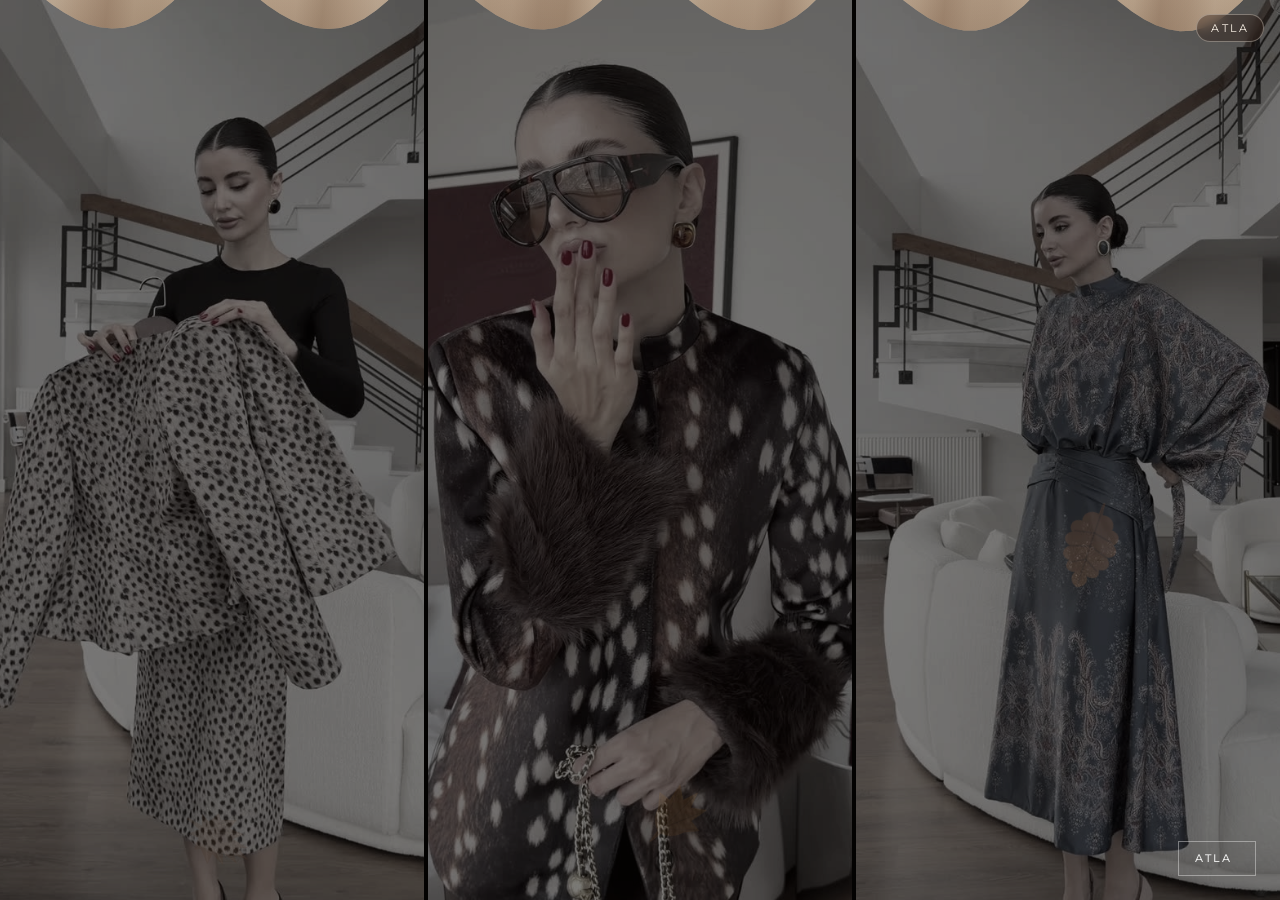
==== commit 6b286c36: "feat: kumas+yaprak giris animasyonu ortak bilesen (assets/fabric-intro.js), /catalog/'a da eklendi -" ====
--- a/catalog/index.html
+++ b/catalog/index.html
@@ -26,14 +26,15 @@
 <!-- End Meta Pixel Code -->
 <meta charset="UTF-8" />
 <meta name="viewport" content="width=device-width, initial-scale=1.0" />
-<title>Miss Neşem · Yeni Sezon 2026 | Toptan Kadın Giyim</title>
-<meta name="description" content="Toptan kadın giyimde yeni sezon koleksiyonu. Trençkot, ceket, takım ve daha fazlası. Merter, İstanbul." />
+<title>Miss Neşem · Sonbahar '26 Yeni Sezon Kataloğu | Toptan Kadın Giyim</title>
+<meta name="description" content="Geyik desenli kürk kollu ceket, leopar takım, şal desenli elbise ve tüm yeni sezon. Merter'den toptan kadın giyim — kataloğu hemen inceleyin." />
 <meta name="keywords" content="miss nesem, wholesale, women's clothing, toptan, kadın giyim, merter, istanbul, catalog" />
 <meta name="robots" content="index, follow" />
 <link rel="canonical" href="https://missnesem.com/catalog/" />
-<meta property="og:title" content="Miss Neşem · Yeni Sezon Sonbahar-Kış 2026" />
-<meta property="og:description" content="Toptan kadın giyimde yeni sezon koleksiyonu. Trençkot, ceket, takım ve daha fazlası. Merter, İstanbul." />
-<meta property="og:image" content="https://missnesem.com/catalog/img/og-new-season.jpg?v=1" />
+<meta property="og:title" content="Miss Neşem · Sonbahar '26 Yeni Sezon Kataloğu" />
+<meta property="og:description" content="Geyik desenli kürk kollu ceket, leopar takım, şal desenli elbise ve tüm yeni sezon. Merter'den toptan kadın giyim — kataloğu hemen inceleyin." />
+<meta property="og:image" content="https://missnesem.com/catalog/img/og-sonbahar26.jpg" />
+<meta property="og:image:alt" content="Miss Neşem Sonbahar '26 yeni sezon: leopar takım, geyik desenli ceket, şal desenli elbise" />
 <meta property="og:image:width" content="1200" />
 <meta property="og:image:height" content="630" />
 <meta property="og:url" content="https://missnesem.com/catalog/" />
@@ -41,7 +42,9 @@
 <meta property="og:locale" content="tr_TR" />
 <meta property="og:site_name" content="Miss Neşem" />
 <meta name="twitter:card" content="summary_large_image" />
-<meta name="twitter:image" content="https://missnesem.com/catalog/img/og-new-season.jpg?v=1" />
+<meta name="twitter:title" content="Miss Neşem · Sonbahar '26 Yeni Sezon Kataloğu" />
+<meta name="twitter:description" content="Geyik desenli kürk kollu ceket, leopar takım, şal desenli elbise ve tüm yeni sezon. Merter'den toptan kadın giyim — kataloğu hemen inceleyin." />
+<meta name="twitter:image" content="https://missnesem.com/catalog/img/og-sonbahar26.jpg" />
 <link rel="preconnect" href="https://fonts.googleapis.com" />
 <link rel="preconnect" href="https://fonts.gstatic.com" crossorigin />
 <link href="https://fonts.googleapis.com/css2?family=Cormorant+Garamond:wght@300;400;500&family=Montserrat:wght@200;300;400;500;600&display=swap" rel="stylesheet" />
@@ -1656,6 +1659,12 @@
 </style>
 </head>
 <body>
+
+<!-- ===== SONBAHAR GİRİŞ ANİMASYONU — kök sayfayla ortak bileşen, bkz. /assets/fabric-intro.js.
+     <body>'nin hemen başında senkron (overlay ilk boyamadan önce). Oynarsa: masaüstünde perde
+     kalkarken AUTUMN 3 panel intro'su başlar, mobilde eski intro videosu atlanıp doğrudan tek panel
+     hero'ya açılır (bkz. initIntroVideo). ?intro=1 ile gelindiyse / 24 saatte görüldüyse oynamaz. ===== -->
+<script src="/assets/fabric-intro.js"></script>
 
 <!-- ===== INTRO VİDEO (sadece mobil <900px, bkz. initIntroVideo) ===== -->
 <div id="intro-video">
@@ -1901,6 +1910,11 @@
   }
   splash.addEventListener('click', hideSplash);
 
+  // Ortak kumaş+yaprak giriş animasyonu (assets/fabric-intro.js) bu açılışta oynuyorsa eski splash
+  // hiç gösterilmez — kumaş doğrudan hero'ya açılır.
+  const fabricIntro = (window.MNFabricIntro && window.MNFabricIntro.active) ? window.MNFabricIntro : null;
+  if (fabricIntro) hideSplash();
+
   // ===== INTRO VİDEO (her sayfa açılışında oynar) =====
   // 24 saat kuralı yok — intro her girişte oynar, "Atla →" linki her zaman kalır.
   // ≤900px (MOBİL): kendi ayrı ns_8740b_720.mp4 dosyasıyla, aşağıdaki eski akış
@@ -1915,7 +1929,18 @@
 
     if (isDesktop) {
       if (introEl) introEl.remove(); // mobil-özel overlay masaüstünde hiç kullanılmaz
-      initDesktopHeroIntro();
+      // Kumaş intro'su oynuyorsa AUTUMN 3 panel intro'su perde toplanmaya başlarken başlar —
+      // kumaş zemini sönerken (0.8 sn) altından açılır. Hero videoları zaten sayfa açılışında
+      // yükleniyor (initSeasonHero), geçişte bekleme yok.
+      if (fabricIntro) fabricIntro.onLift(initDesktopHeroIntro);
+      else initDesktopHeroIntro();
+      return;
+    }
+
+    // Mobil + kumaş intro'su: eski intro videosu atlanır; overlay DOM'dan şimdi kalktığı için
+    // initSeasonHero tek panel hero videosunu beklemeden hemen yükler (kumaş arkasında).
+    if (fabricIntro && introEl) {
+      introEl.remove();
       return;
     }
 
@@ -3663,7 +3688,10 @@
       bands.forEach(band => { posterObserver.observe(band); catVideoObserver.observe(band); });
     }
     const heroEl = document.getElementById('season-hero');
-    if (heroEl && heroEl.classList.contains('intro-active')) {
+    // Kumaş intro'su masaüstünde henüz toplanmadıysa AUTUMN intro'su birazdan başlayacak (hero yine
+    // fixed olacak) — aynı şekilde onun kapanışı beklenir.
+    const desktopIntroPending = isDesktop && fabricIntro && !fabricIntro.lifted;
+    if (heroEl && (heroEl.classList.contains('intro-active') || desktopIntroPending)) {
       window.addEventListener('mn-intro-closed', () => setTimeout(observeAll, 650), { once: true });
     } else {
       observeAll();
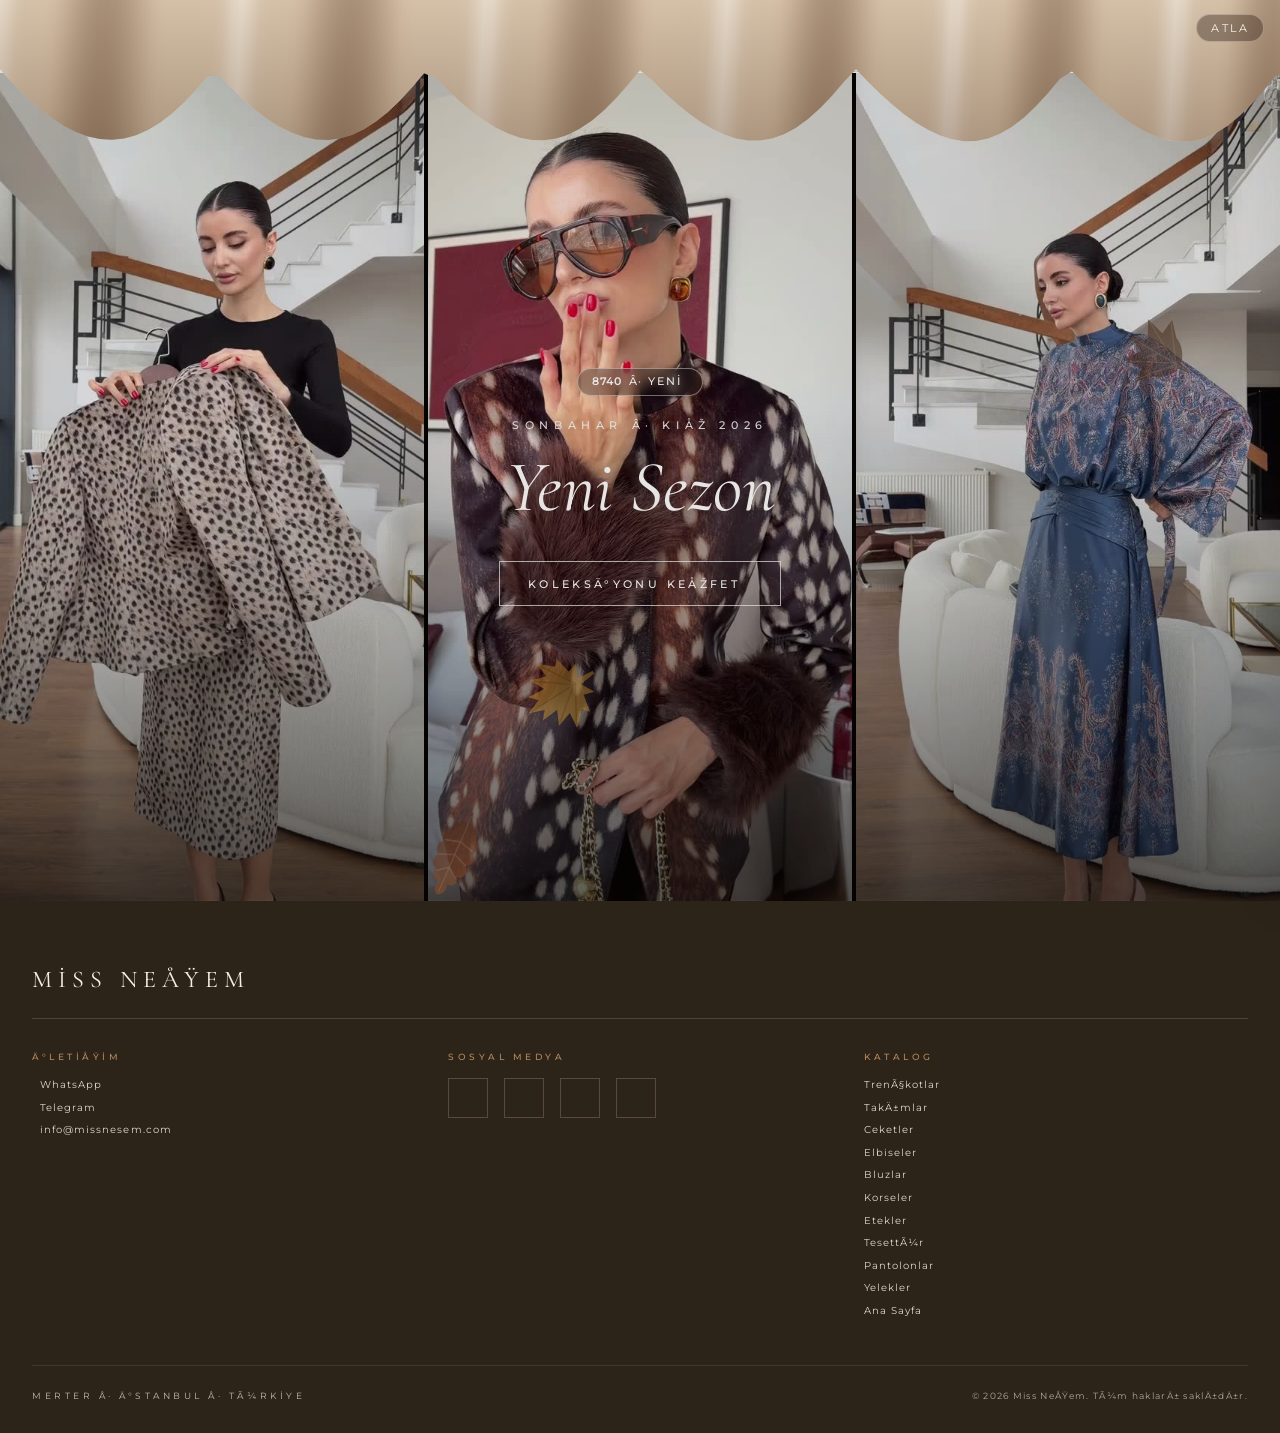
==== commit 571b99a1: "fix: giris animasyonu netlik + sure + parametre - Netlik: canvas arka tamponu devicePixelRatio (<=3)" ====
--- a/catalog/index.html
+++ b/catalog/index.html
@@ -1661,9 +1661,10 @@
 <body>
 
 <!-- ===== SONBAHAR GİRİŞ ANİMASYONU — kök sayfayla ortak bileşen, bkz. /assets/fabric-intro.js.
-     <body>'nin hemen başında senkron (overlay ilk boyamadan önce). Oynarsa: masaüstünde perde
-     kalkarken AUTUMN 3 panel intro'su başlar, mobilde eski intro videosu atlanıp doğrudan tek panel
-     hero'ya açılır (bkz. initIntroVideo). ?intro=1 ile gelindiyse / 24 saatte görüldüyse oynamaz. ===== -->
+     <body>'nin hemen başında senkron (overlay ilk boyamadan önce). Oynarsa doğrudan hero'ya açılır:
+     masaüstünde AUTUMN/WINTER/2026 akışı, mobilde eski intro videosu atlanır (bkz. initIntroVideo) —
+     ilk girişte hero'ya ~2.5 sn. ?from=home (kökteki "Kataloğu Gör") / 24 saatte görüldüyse /
+     reduced-motion'da oynamaz; o durumlarda katalog eskisi gibi AUTUMN akışıyla açılır. ===== -->
 <script src="/assets/fabric-intro.js"></script>
 
 <!-- ===== INTRO VİDEO (sadece mobil <900px, bkz. initIntroVideo) ===== -->
@@ -1890,12 +1891,14 @@
 (function () {
   'use strict';
 
-  // ?intro=1 bazı reklam/QR linklerinde kullanılıyor ama sayfa davranışını etkilemiyor —
+  // ?intro=1 (reklam/QR linkleri) ve ?from=home (kökteki "Kataloğu Gör") sadece giriş animasyonu
+  // kararında kullanılır (bkz. /assets/fabric-intro.js — o karar <body> başında zaten verildi);
   // adres çubuğunu temiz tutmak için sessizce (sayfa yeniden yüklenmeden) kaldırılır.
   (function stripIntroParam() {
     var url = new URL(window.location.href);
-    if (url.searchParams.has('intro')) {
+    if (url.searchParams.has('intro') || url.searchParams.has('from')) {
       url.searchParams.delete('intro');
+      url.searchParams.delete('from');
       history.replaceState(null, '', url.pathname + url.search + url.hash);
     }
   })();
@@ -1929,11 +1932,10 @@
 
     if (isDesktop) {
       if (introEl) introEl.remove(); // mobil-özel overlay masaüstünde hiç kullanılmaz
-      // Kumaş intro'su oynuyorsa AUTUMN 3 panel intro'su perde toplanmaya başlarken başlar —
-      // kumaş zemini sönerken (0.8 sn) altından açılır. Hero videoları zaten sayfa açılışında
-      // yükleniyor (initSeasonHero), geçişte bekleme yok.
-      if (fabricIntro) fabricIntro.onLift(initDesktopHeroIntro);
-      else initDesktopHeroIntro();
+      // Kumaş intro'su oynuyorsa AUTUMN/WINTER/2026 akışı ATLANIR — kumaş doğrudan 3 panel hero'ya
+      // açılır (ilk girişte hero'ya ~2.5 sn). Hero videoları zaten sayfa açılışında yükleniyor
+      // (initSeasonHero), geçişte bekleme yok. Kumaş oynamadıysa eskisi gibi AUTUMN akışı.
+      if (!fabricIntro) initDesktopHeroIntro();
       return;
     }
 
@@ -3688,10 +3690,7 @@
       bands.forEach(band => { posterObserver.observe(band); catVideoObserver.observe(band); });
     }
     const heroEl = document.getElementById('season-hero');
-    // Kumaş intro'su masaüstünde henüz toplanmadıysa AUTUMN intro'su birazdan başlayacak (hero yine
-    // fixed olacak) — aynı şekilde onun kapanışı beklenir.
-    const desktopIntroPending = isDesktop && fabricIntro && !fabricIntro.lifted;
-    if (heroEl && (heroEl.classList.contains('intro-active') || desktopIntroPending)) {
+    if (heroEl && heroEl.classList.contains('intro-active')) {
       window.addEventListener('mn-intro-closed', () => setTimeout(observeAll, 650), { once: true });
     } else {
       observeAll();
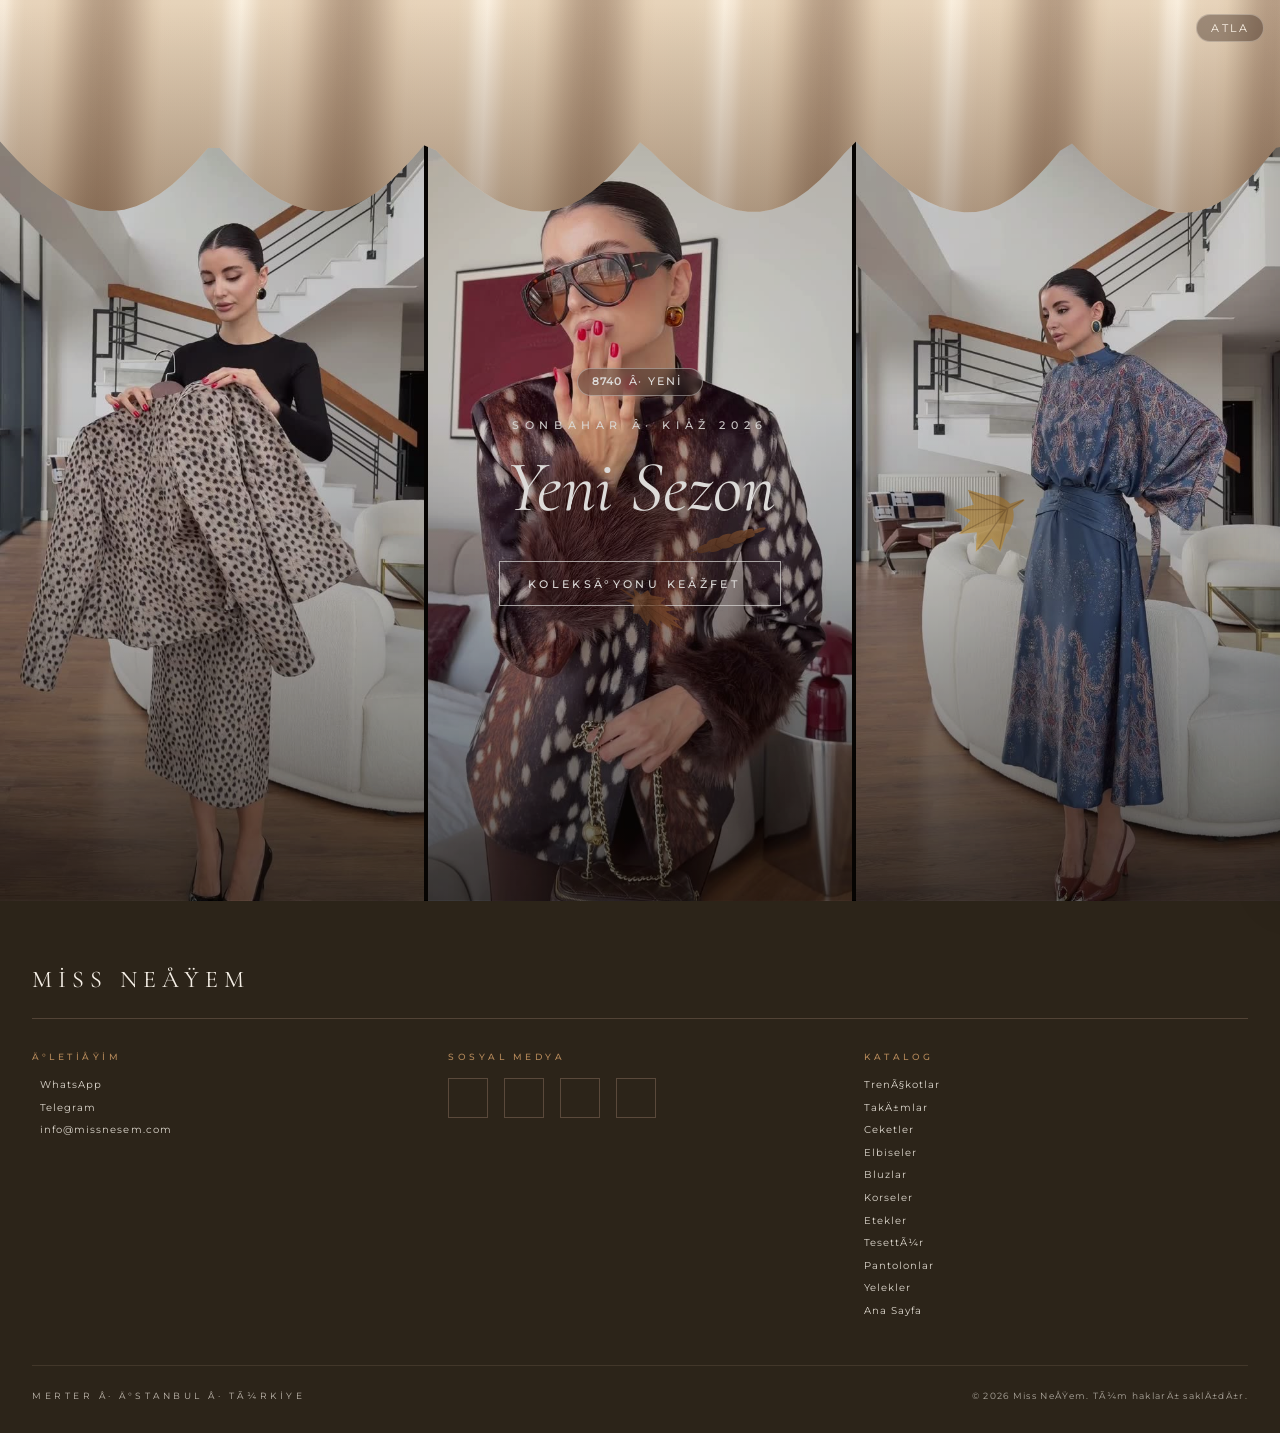
==== commit 43013589: "fix: katalogda yakinlastirma/balik gozu kaldirildi + Yeni Sezon bandi 5 yeni video - Hero: paneller " ====
--- a/catalog/index.html
+++ b/catalog/index.html
@@ -107,8 +107,8 @@
   pointer-events: none;
 }
 @keyframes glowPulse {
-  0%, 100% { opacity: 0.4; transform: scale(0.93); }
-  50%       { opacity: 1;   transform: scale(1.07); }
+  0%, 100% { opacity: 0.4; }
+  50%       { opacity: 1; }
 }
 
 /* Logo wrapper */
@@ -477,17 +477,22 @@
   overflow: hidden;
   background: #000;
 }
+/* 2026-10-03: "yakınlık/balık gözü" düzeltmesi — paneller artık kesitten taşmıyor (eski inset:-8%
+   paralaks payı videoyu ~%16 büyütüyordu) ve panel oranı videoya (9:16) uyduruldu: cover burada
+   birebir oturur, ölçek/kırpma yok. Geniş ekranda paneller ortalanır, yanlarda koyu zemin kalır. */
 .season-hero-panels {
   position: absolute;
-  inset: -8% 0;
+  inset: 0;
   display: flex;
+  justify-content: center;
   gap: 4px;
-  will-change: transform;
 }
 .season-hero-panel {
   position: relative;
-  flex: 1 1 0;
+  flex: 0 1 auto;
   height: 100%;
+  aspect-ratio: 9 / 16;
+  min-width: 0;
   overflow: hidden;
   background: #1a1410;
 }
@@ -598,9 +603,10 @@
 }
 @media (max-width: 899px) {
   .season-hero-panel-left, .season-hero-panel-center, .season-hero-panel-right { display: none; }
-  .season-hero-panel-mobile { display: block; flex: 1 1 100%; }
-  .season-hero-panels { gap: 0; }
-  #season-hero { height: 100vh; height: 100svh; }
+  /* Mobil: tek panel tam genişlik ve videonun kendi oranında (9:16) — yanlardan kırpma/büyütme yok. */
+  .season-hero-panel-mobile { display: block; flex: 1 1 100%; width: 100%; height: auto; }
+  .season-hero-panels { position: relative; gap: 0; }
+  #season-hero { height: auto; }
   .season-hero-title { font-size: 2.8rem; }
   .season-hero-tag { letter-spacing: 0.35em; font-size: 0.65rem; }
   .season-hero-cta { font-size: 0.65rem; padding: 0.8rem 1.4rem; }
@@ -734,7 +740,7 @@
   justify-content: center;
   flex-direction: column;
   gap: 0.75rem;
-  transition: transform var(--transition);
+  transition: filter var(--transition);
   position: relative;
 }
 .product-img-placeholder .ti {
@@ -749,7 +755,9 @@
   color: var(--text);
   opacity: 0.6;
 }
-.product-card:hover .product-img-placeholder { transform: scale(1.03); }
+/* Hover: geometri değişmez (büyütme yok) — sadece hafif parlaklık + gölge. */
+.product-card:hover .product-img-placeholder:not(.sold-out-img),
+.product-card:hover .product-card-img:not(.sold-out-img) { filter: brightness(1.05); }
 .product-card:hover .product-card-visual {
   box-shadow: 0 12px 40px rgba(0,0,0,0.12);
 }
@@ -760,10 +768,10 @@
   display: flex; align-items: center; justify-content: center;
   z-index: 5;
   color: var(--text2);
-  transition: color var(--transition), transform var(--transition);
+  transition: color var(--transition), opacity var(--transition);
 }
 .card-fav .ti { font-size: 1rem; }
-.card-fav:hover { color: var(--accent); transform: scale(1.2); }
+.card-fav:hover { color: var(--accent); }
 .card-fav.active { color: var(--accent); }
 .new-badge {
   position: absolute;
@@ -869,7 +877,7 @@
   object-position: center;
   background: #ffffff;
   display: block;
-  transition: opacity 0.3s ease;
+  transition: opacity 0.3s ease, filter var(--transition);
 }
 .modal-photo {
   display: none;
@@ -1016,6 +1024,22 @@
   }
   .cat-bg-video-panel { position: relative; overflow: hidden; height: 100%; }
   .cat-bg-video-mobile { display: none; }
+}
+/* ===== YENİ SEZON BANDI — 5 panel (NS_BAND, initNsBand) =====
+   Her panel videonun kendi oranında (9:16): cover birebir oturur, ölçek/kırpma yok. Masaüstü 5 sütun,
+   mobil yatay kaydırmalı (scroll-snap, açılışta orta panel 8715 yazının altında). Yazı/karartma
+   katmanı tıklamayı/kaydırmayı panellere geçirir. Hover'da geometri değişmez, hafif parlaklık. */
+.section-header-video.ns-band { display: block; height: auto; min-height: 0; max-height: none; }
+.ns-band-track { display: grid; grid-template-columns: repeat(5, 1fr); gap: 4px; }
+.ns-band-panel { position: relative; display: block; aspect-ratio: 9 / 16; overflow: hidden; background: #1a1018; }
+.ns-band-video { position: absolute; inset: 0; width: 100%; height: 100%; object-fit: cover; display: block; transition: filter 0.3s ease; }
+.ns-band-panel:hover .ns-band-video { filter: brightness(1.08); }
+.ns-band .cat-bg-video-overlay, .ns-band .cat-bg-video-text { pointer-events: none; }
+.ns-band .cat-bg-video-text { position: absolute; left: 0; right: 0; top: 50%; transform: translateY(-50%); }
+@media (max-width: 899px) {
+  .ns-band-track { display: flex; overflow-x: auto; scroll-snap-type: x mandatory; -webkit-overflow-scrolling: touch; scrollbar-width: none; }
+  .ns-band-track::-webkit-scrollbar { display: none; }
+  .ns-band-panel { flex: 0 0 62vw; scroll-snap-align: center; }
 }
 .cat-bg-video-overlay {
   position: absolute;
@@ -2080,8 +2104,8 @@
       else { const t = document.getElementById('yeni-sezon'); if (t) scrollToWithNavOffset(t); }
     });
 
-    // Scroll parallax: video panelleri %20 yavaş kayar, metin fade-out olur.
-    const panelsEl = document.getElementById('season-hero-panels');
+    // Scroll: metin fade-out olur. Video panelleri artık kaymaz (eski %20 paralaks, panelleri kesitten
+    // taşırıp videoyu büyütmeyi gerektiriyordu — kaldırıldı, görüntü 1:1).
     const textEl = document.getElementById('season-hero-text');
     let ticking = false;
     function update() {
@@ -2089,7 +2113,6 @@
       const heroH = heroEl.offsetHeight || window.innerHeight;
       const scrolled = Math.min(Math.max(-rect.top, 0), heroH);
       const progress = heroH ? scrolled / heroH : 0;
-      if (panelsEl) panelsEl.style.transform = 'translateY(' + (scrolled * 0.2).toFixed(1) + 'px)';
       if (textEl) {
         textEl.style.opacity = String(Math.max(0, 1 - progress * 1.6));
         textEl.style.transform = 'translateY(' + (scrolled * 0.15).toFixed(1) + 'px)';
@@ -3228,6 +3251,39 @@
       // elemanı ama AYNI 4 dosyayı sırayla oynatır (data-panels, bkz. initCategoryVideos'taki
       // bindMobileRotation) — 'ended' olunca bir sonrakine geçer, 4.'den sonra başa döner.
       // İkisi de DOM'da durur, initCategoryVideos sadece viewport'a uyanı yükler.
+      const bandText = `
+            <div class="cat-bg-video-text">
+              ${isNewSection ? `<span class="section-video-badge">NEW SEASON</span>` : ''}
+              <span class="section-tag">${cat.nameEn}</span>
+              <h2 class="section-title${isNewSection ? ' reveal yeni-sezon-title' : ''}">${cat.name}</h2>
+              ${isNewSection ? `<div class="yeni-sezon-marquee" aria-hidden="true">
+                <div class="yeni-sezon-marquee-track">
+                  <span>NEW SEASON &middot; SONBAHAR KIŞ 2026 &middot; NEW SEASON &middot; AUTUMN WINTER 2026 &middot; </span>
+                  <span>NEW SEASON &middot; SONBAHAR KIŞ 2026 &middot; NEW SEASON &middot; AUTUMN WINTER 2026 &middot; </span>
+                </div>
+              </div>` : ''}
+            </div>`;
+
+      // Yeni Sezon bandı: 5 tıklanabilir panel (NS_BAND), her biri videonun kendi oranında (9:16).
+      // Video/poster yüklemesi initNsBand'de (lazy, panel bazında 720/1080 seçimi).
+      if (cat.id === 'yeni-sezon') {
+        const nsPanels = NS_BAND.map(b => `
+              <a class="ns-band-panel" href="#urun=${b.code}" data-code="${b.code}" aria-label="${b.code}">
+                <video class="ns-band-video" muted playsinline loop preload="none"
+                       data-poster="/catalog/video/${b.video}_poster.jpg" data-video="${b.video}"></video>
+              </a>`).join('');
+        return `
+        <section class="cat-section" id="${cat.id}">
+          <div class="section-header-video ns-band reveal">
+            <div class="ns-band-track">${nsPanels}
+            </div>
+            <div class="cat-bg-video-overlay"></div>
+            ${bandText}
+          </div>
+          <div class="section-wrap">${bodyInner}</div>
+        </section>`;
+      }
+
       const bandKey = videoBase.replace(/^band_/, '').replace(/_1$/, '');
       const panelVideos = BAND_PANELS[bandKey] || [videoBase, videoBase, videoBase, videoBase];
       const panelsHtml = panelVideos.map(pv => {
@@ -3248,17 +3304,7 @@
                    data-poster="/catalog/video/${panelVideos[0]}_poster.jpg" data-src="${bandVideoUrl(panelVideos[0], true)}"
                    data-panels='${JSON.stringify(panelVideos)}'></video>
             <div class="cat-bg-video-overlay"></div>
-            <div class="cat-bg-video-text">
-              ${isNewSection ? `<span class="section-video-badge">NEW SEASON</span>` : ''}
-              <span class="section-tag">${cat.nameEn}</span>
-              <h2 class="section-title${isNewSection ? ' reveal yeni-sezon-title' : ''}">${cat.name}</h2>
-              ${isNewSection ? `<div class="yeni-sezon-marquee" aria-hidden="true">
-                <div class="yeni-sezon-marquee-track">
-                  <span>NEW SEASON &middot; SONBAHAR KIŞ 2026 &middot; NEW SEASON &middot; AUTUMN WINTER 2026 &middot; </span>
-                  <span>NEW SEASON &middot; SONBAHAR KIŞ 2026 &middot; NEW SEASON &middot; AUTUMN WINTER 2026 &middot; </span>
-                </div>
-              </div>` : ''}
-            </div>
+            ${bandText}
           </div>
           <div class="section-wrap">${bodyInner}</div>
         </section>`;
@@ -3326,9 +3372,17 @@
     console.log('[MissNesem] DOM güncellendi. Catalog children:', catalog.children.length);
     initLazyImages();
     initCategoryVideos();
+    initNsBand();
 
     // card click
     catalog.addEventListener('click', e => {
+      const nsPanel = e.target.closest('.ns-band-panel');
+      if (nsPanel) {
+        e.preventDefault();
+        const p = allProducts.find(x => x.code === nsPanel.dataset.code);
+        if (p) openModal(p);
+        return;
+      }
       const favBtn = e.target.closest('.card-fav');
       if (favBtn) { e.stopPropagation(); toggleFav(favBtn.dataset.code); return; }
       const card = e.target.closest('.product-card');
@@ -3393,7 +3447,6 @@
     cat_ceket: 'center 45%',
     cat_takim: 'center 45%',
     cat_diger: 'center 45%',
-    ns_8729: 'center 40%',
   };
   // 2026-10-03: yeni sezon videoları (ns_<kod>) tek boyutlu değil — masaüstünde _1080,
   // mobilde (<900px) _720 dosyası yüklenir; poster ikisinde ortak (ns_<kod>_poster.jpg).
@@ -3407,8 +3460,17 @@
   // + 4 hero). Anahtar CATEGORY_HEADER_VIDEO'daki dosya adından 'cat_' öneki atılarak türetilir
   // (ör. cat_trenckot → 'trenckot'). Bir bantta aynı video iki kez yok, alt alta gelen bantlar
   // aynı sırayı paylaşmıyor — elle değiştirilebilir.
+  // Yeni Sezon bandı (2026-10-03): 5 panel, soldan sağa. 8715 ortada — "NEW SEASON / Yeni Sezon"
+  // yazısı bandın ortasında, onun üstüne gelir. Panel tıklanınca ilgili ürün açılır.
+  const NS_BAND = [
+    { video: 'ns_8740b', code: '8740' },  // merdiven
+    { video: 'ns_8705',  code: '8705' },
+    { video: 'ns_8715',  code: '8715' },
+    { video: 'ns_8729',  code: '8729' },
+    { video: 'ns_8740a', code: '8740' },  // oda
+  ];
   const BAND_PANELS = {
-    yeni:     ['ns_8729', 'band_yeni_1', 'band_yeni_2', 'band_yeni_3', 'band_yeni_4'],
+    yeni:     ['band_yeni_1', 'band_yeni_2', 'band_yeni_3', 'band_yeni_4'],  // kullanılmıyor: Yeni Sezon bandı NS_BAND'den kurulur
     trenckot: ['band_trenckot_1', 'band_trenckot_2', 'band_trenckot_3', 'band_trenckot_4'],
     ceket:    ['band_ceket_1', 'band_ceket_2', 'band_ceket_3', 'band_ceket_4'],
     takim:    ['band_takim_1', 'band_takim_2', 'band_takim_3', 'band_takim_4'],
@@ -3589,8 +3651,67 @@
   // bir kez yapılır (bkz. #season-hero'daki aynı desen), resize'da tekrar değerlendirilmez.
   // Gözlem hedefi tek tek videolar değil, .section-header-video bandının kendisi — bant
   // görünür olunca o banttaki tüm aktif videolar (4'ü veya 1'i) birlikte oynar/durur.
+  // ===== YENİ SEZON BANDI (5 panel) =====
+  // Panel bazında lazy: poster panel ~400px yaklaşınca, video panel görünür olunca (mobilde yatay
+  // kaydırmada da — IntersectionObserver kaydırma kabının kırpmasını hesaba katar) yüklenir; görünmeyen
+  // panel durur. Dosya: panelin gerçek piksel genişliği (CSS genişlik x DPR) 720'yi aşıyorsa _1080,
+  // değilse _720 — tarayıcı videoyu büyütmek zorunda kalmaz. reduced-motion / Save-Data: sadece poster.
+  function initNsBand() {
+    const band = document.querySelector('.ns-band');
+    if (!band) return;
+    const track = band.querySelector('.ns-band-track');
+    const vids = Array.from(band.querySelectorAll('.ns-band-video'));
+    // Mobil: orta panel (8715) "Yeni Sezon" yazısının altına gelsin.
+    if (track.scrollWidth > track.clientWidth + 1) {
+      const mid = track.children[Math.floor(track.children.length / 2)];
+      track.scrollLeft = mid.offsetLeft - (track.clientWidth - mid.clientWidth) / 2;
+    }
+    function setPoster(v) {
+      if (v.dataset.poster) { v.poster = v.dataset.poster; v.removeAttribute('data-poster'); }
+    }
+    const prefersReducedMotion = window.matchMedia && window.matchMedia('(prefers-reduced-motion: reduce)').matches;
+    const saveData = navigator.connection && navigator.connection.saveData;
+    if (prefersReducedMotion || saveData || !('IntersectionObserver' in window)) {
+      vids.forEach(setPoster);
+      return;
+    }
+    function play(v) {
+      setPoster(v);
+      if (!v.getAttribute('src')) {
+        const px = v.clientWidth * (window.devicePixelRatio || 1);
+        v.src = `/catalog/video/${v.dataset.video}_${px > 720 ? 1080 : 720}.mp4?v=1`;
+        v.load();
+      }
+      if (v.readyState >= 3) { const p = v.play(); if (p && p.catch) p.catch(() => {}); return; }
+      const onReady = () => {
+        v.removeEventListener('canplay', onReady);
+        if (!v._visible) return;
+        const p = v.play(); if (p && p.catch) p.catch(() => {});
+      };
+      v.addEventListener('canplay', onReady);
+    }
+    const posterObserver = new IntersectionObserver(entries => {
+      entries.forEach(en => { if (en.isIntersecting) { setPoster(en.target); posterObserver.unobserve(en.target); } });
+    }, { rootMargin: '400px' });
+    const playObserver = new IntersectionObserver(entries => {
+      entries.forEach(en => {
+        const v = en.target;
+        v._visible = en.isIntersecting;
+        if (en.isIntersecting) play(v); else if (v.getAttribute('src')) v.pause();
+      });
+    }, { threshold: 0.25 });
+    function observeAll() { vids.forEach(v => { posterObserver.observe(v); playObserver.observe(v); }); }
+    // Masaüstü AUTUMN intro'su sırasında hero fixed olur ve bant ekranın tepesine kayar — kapanışı beklenir.
+    const heroEl = document.getElementById('season-hero');
+    if (heroEl && heroEl.classList.contains('intro-active')) {
+      window.addEventListener('mn-intro-closed', () => setTimeout(observeAll, 650), { once: true });
+    } else {
+      observeAll();
+    }
+  }
+
   function initCategoryVideos() {
-    const bands = document.querySelectorAll('.section-header-video');
+    const bands = document.querySelectorAll('.section-header-video:not(.ns-band)');
     if (bands.length === 0) return;
     const prefersReducedMotion = window.matchMedia && window.matchMedia('(prefers-reduced-motion: reduce)').matches;
     const saveData = navigator.connection && navigator.connection.saveData;
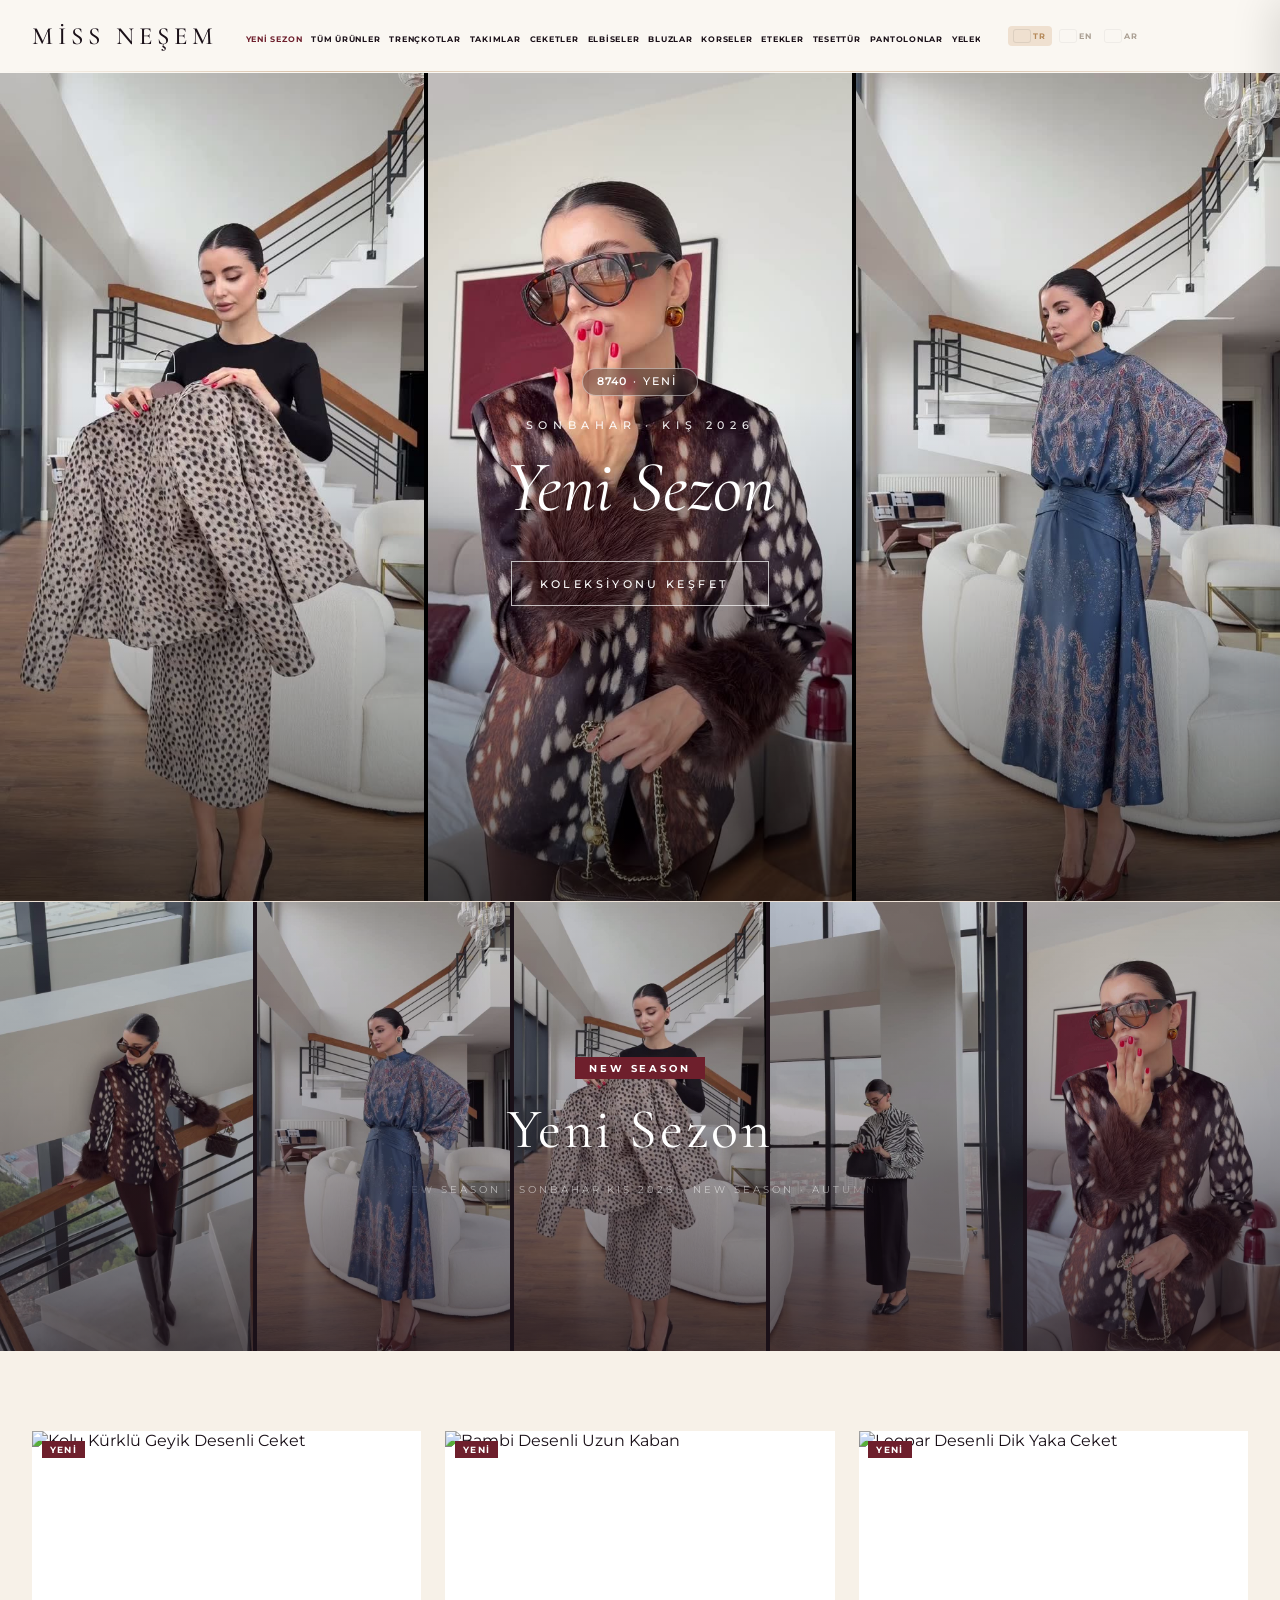
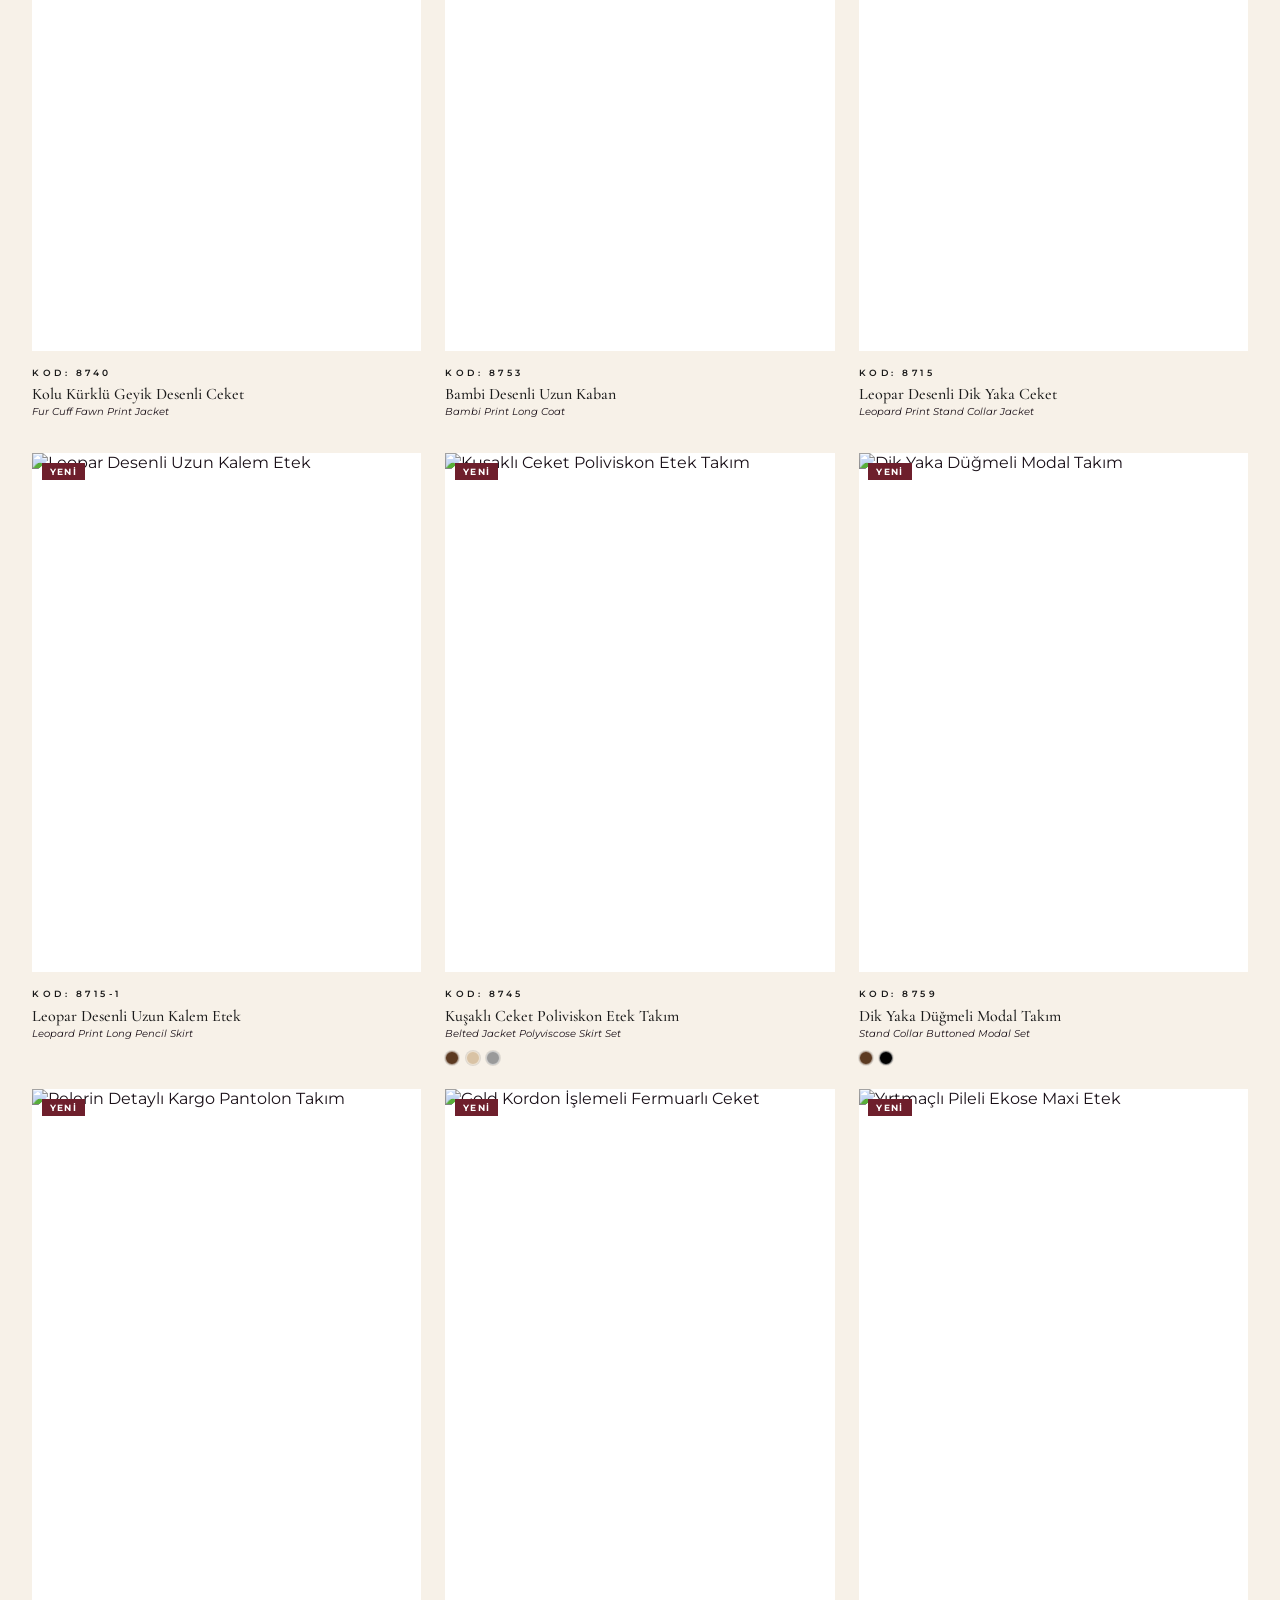
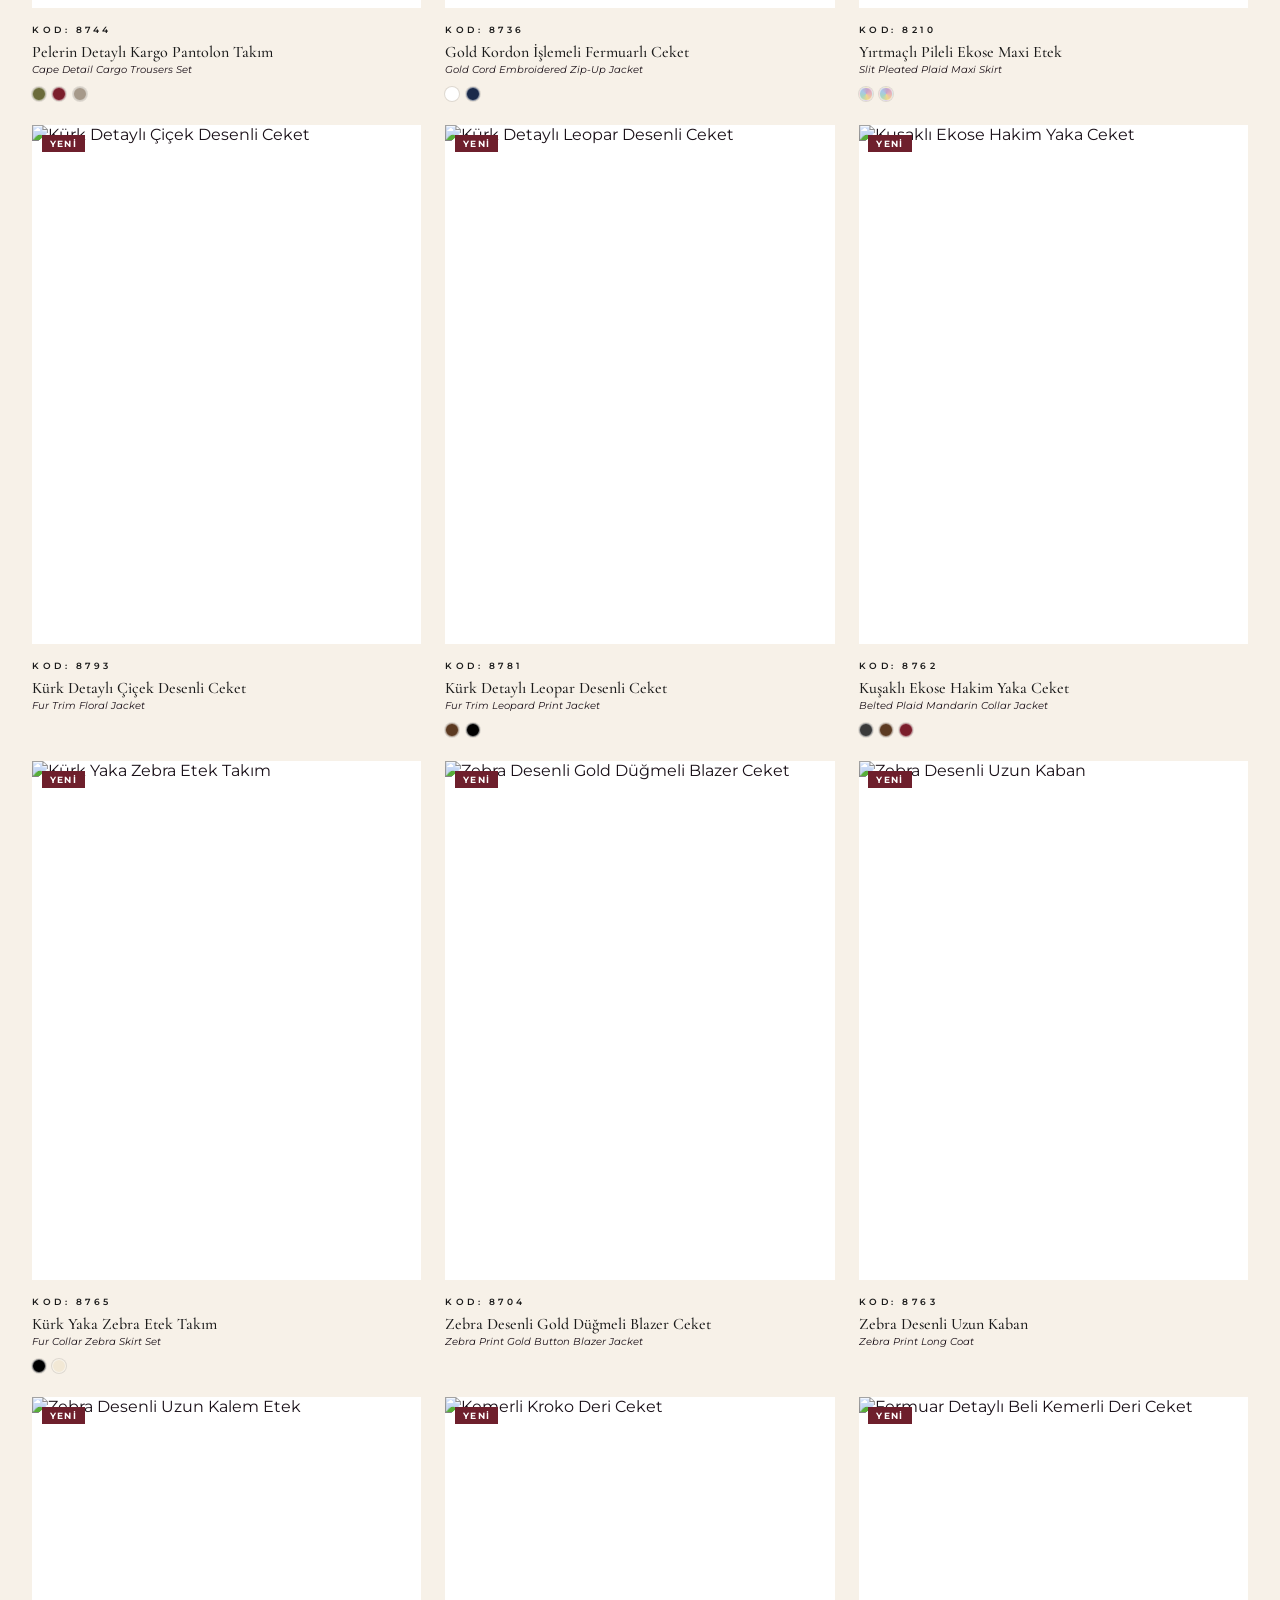
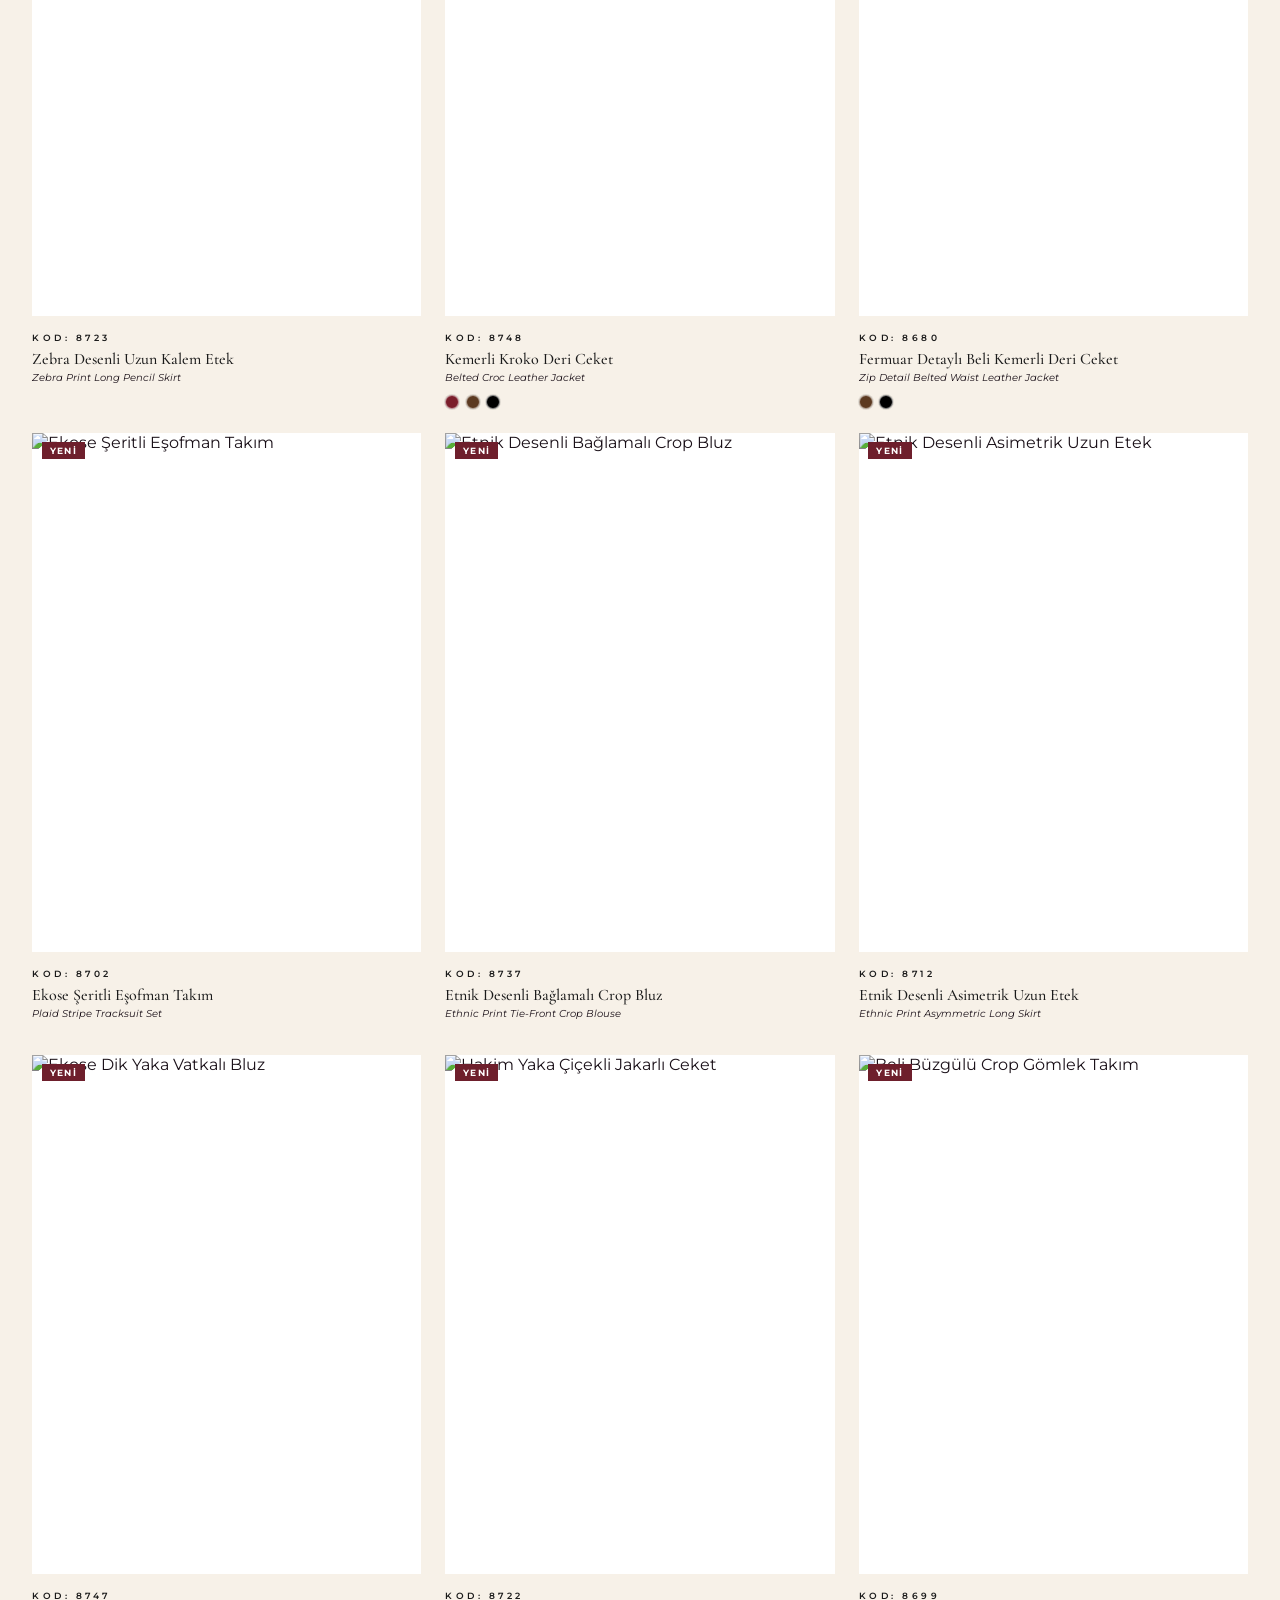
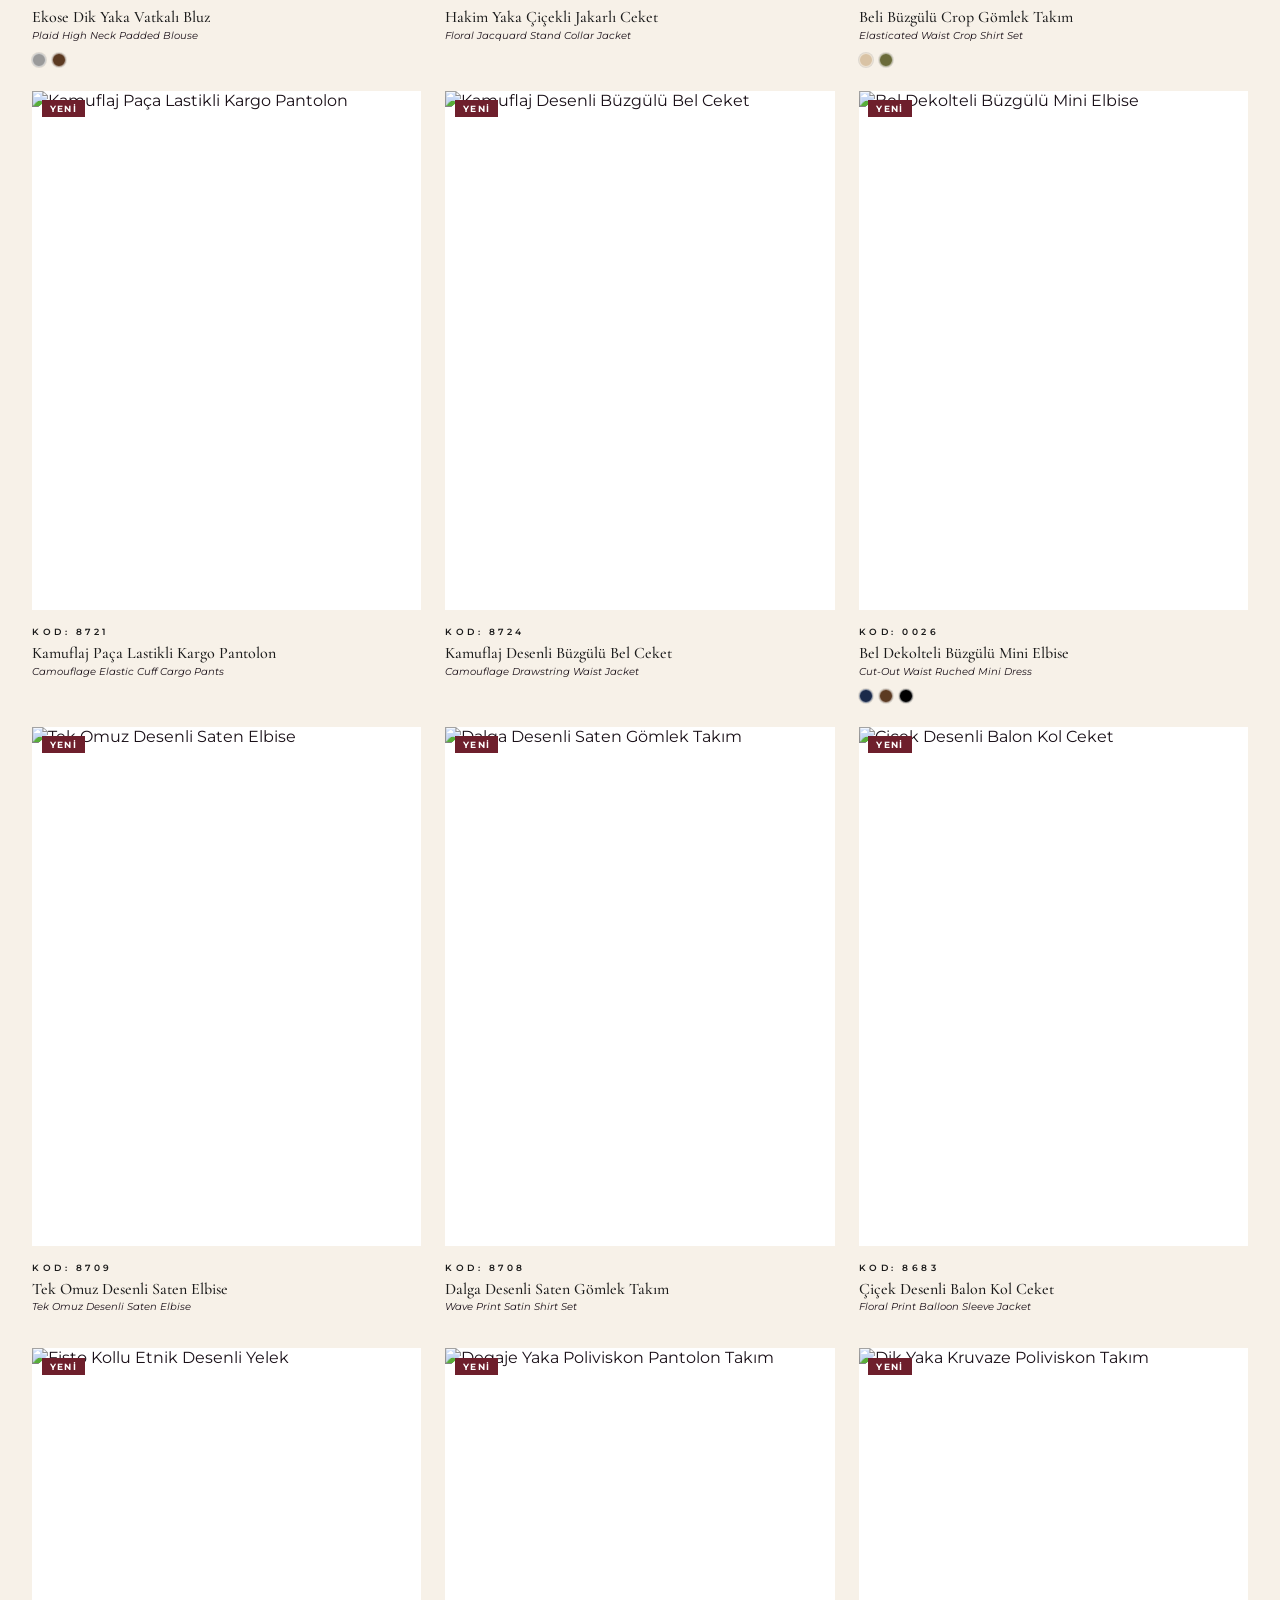
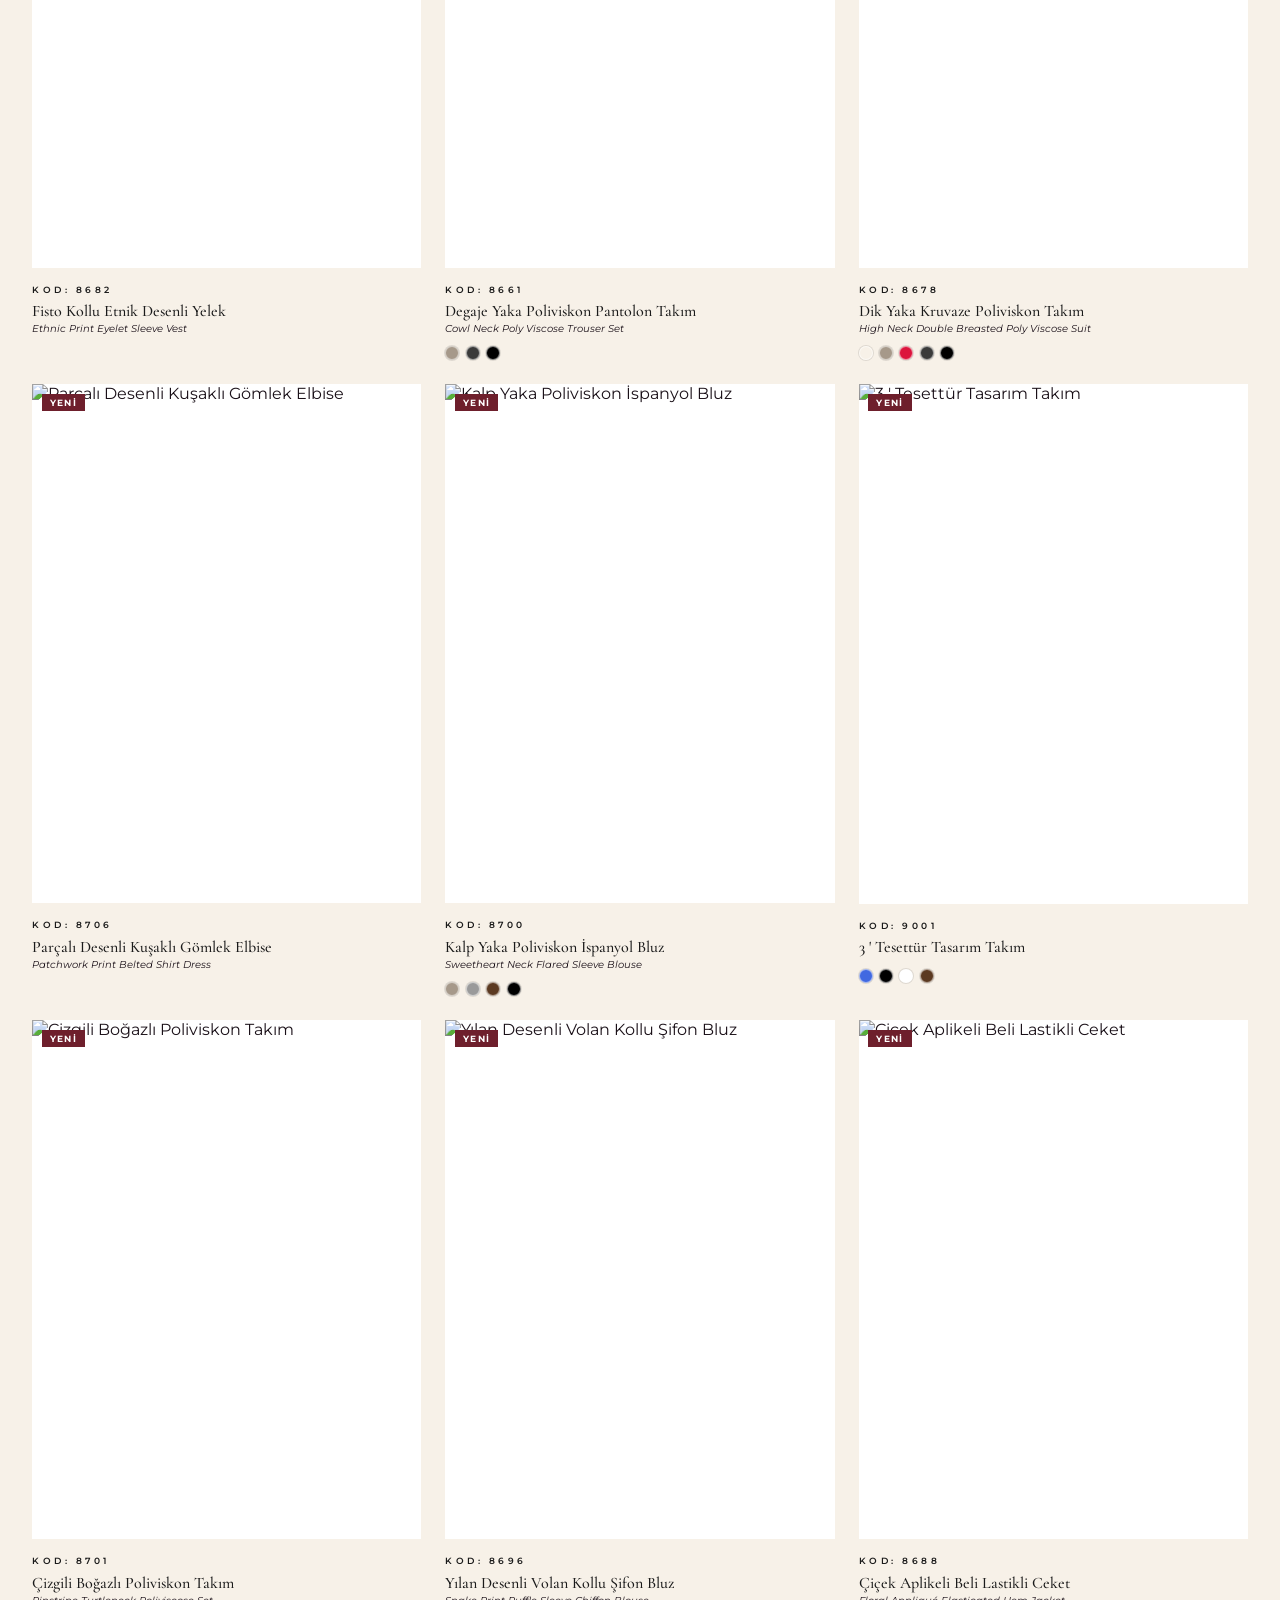
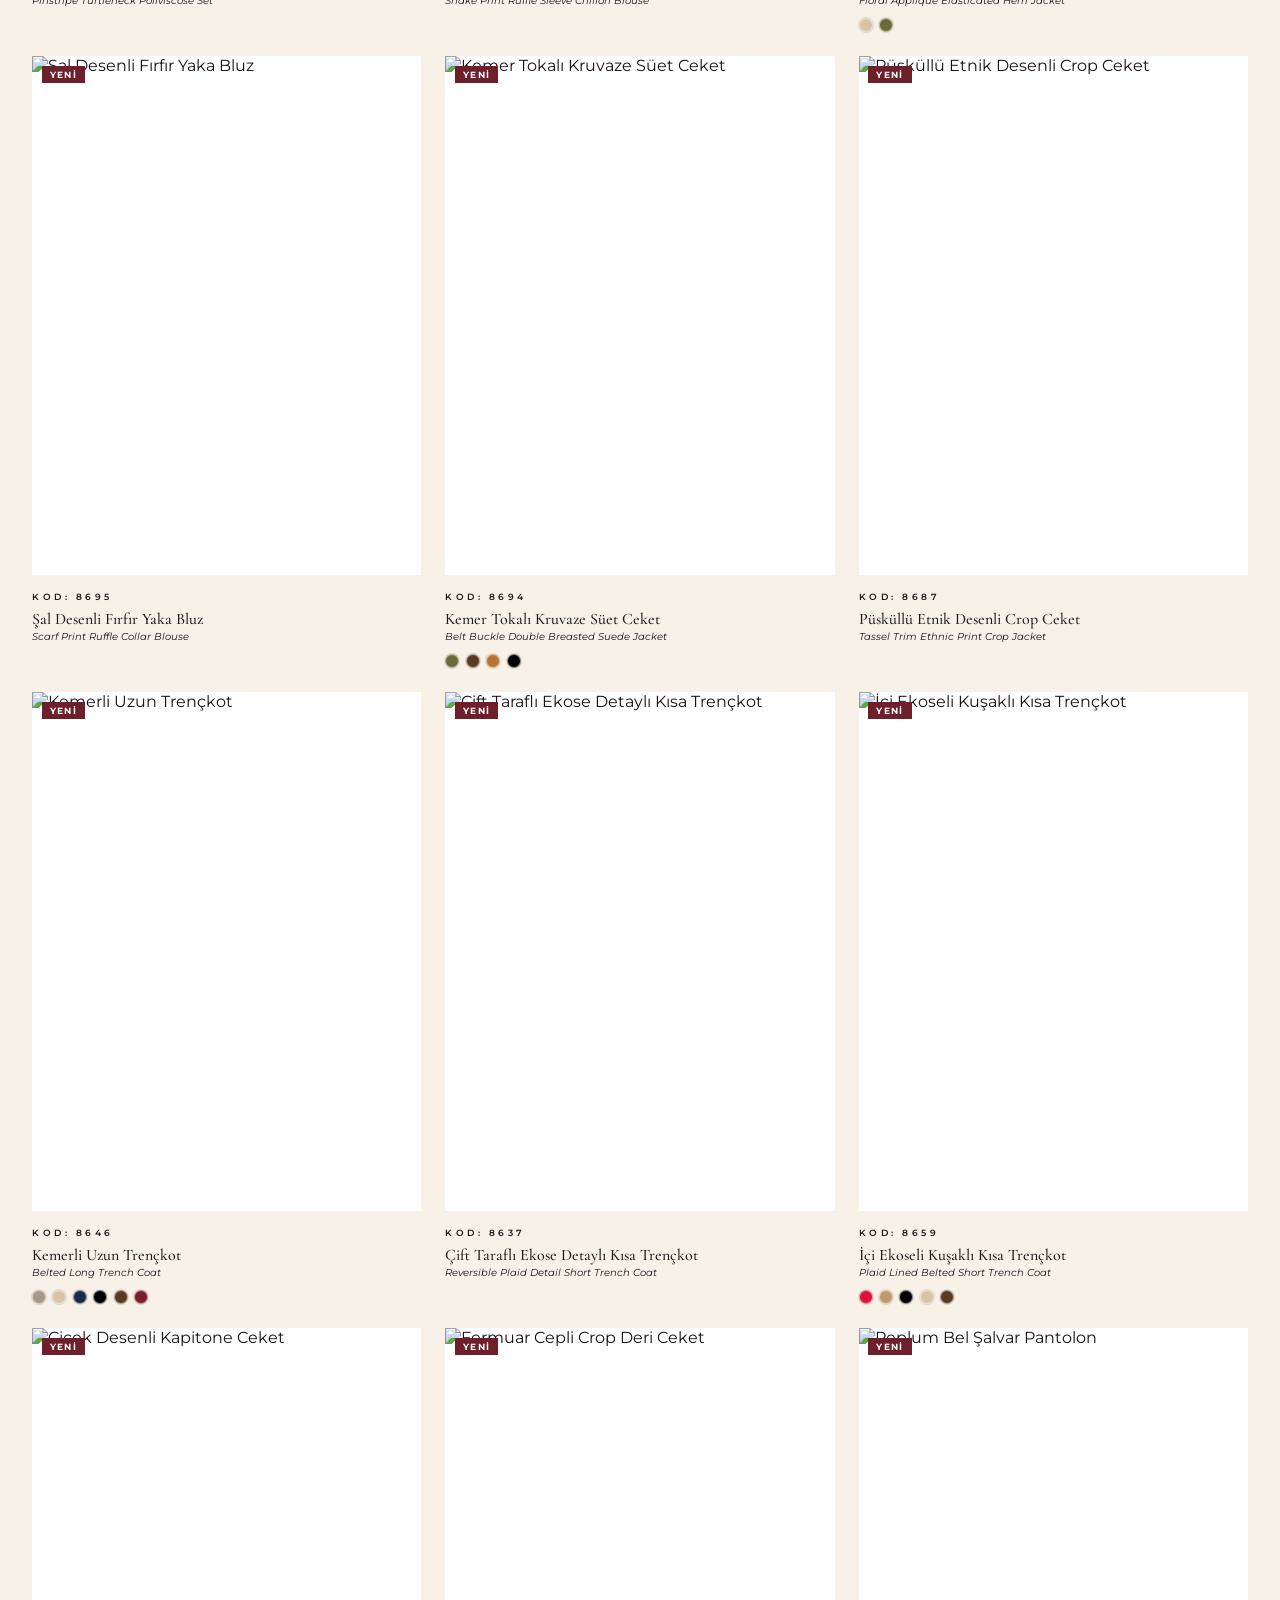
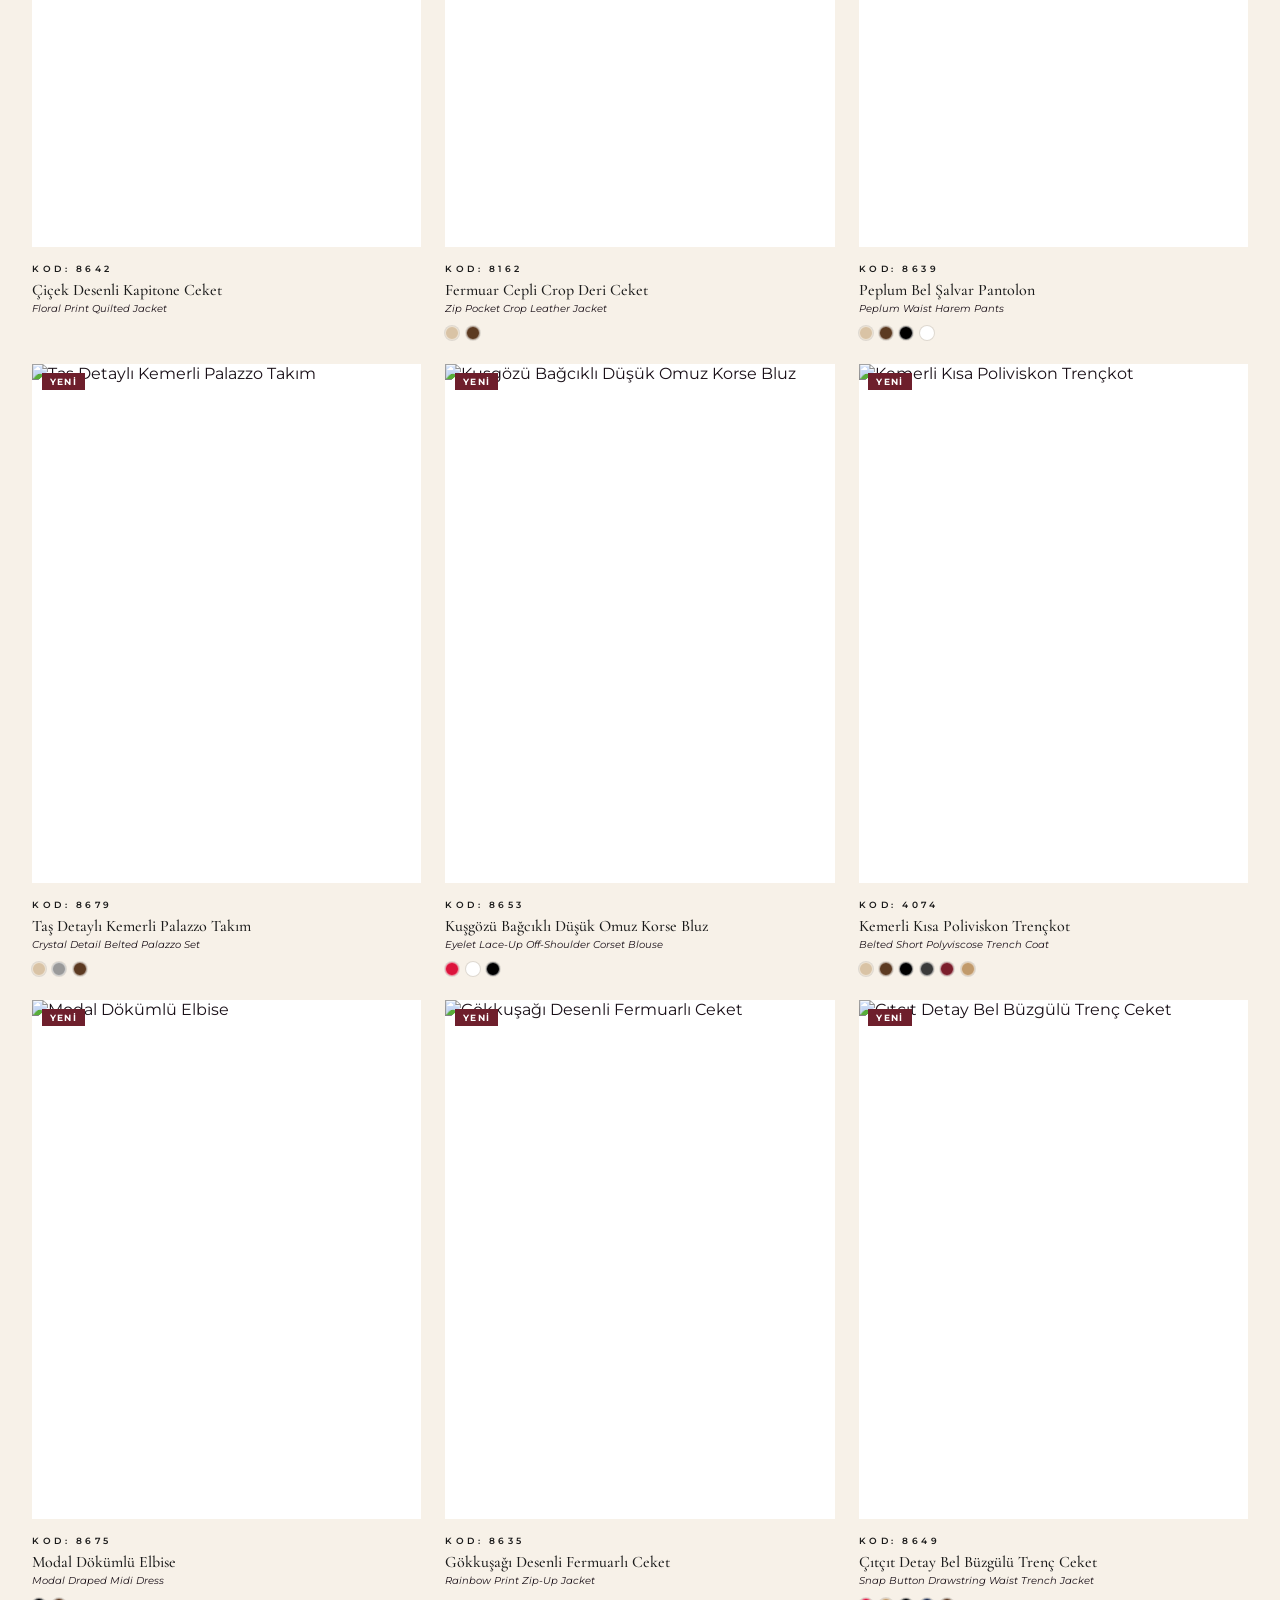
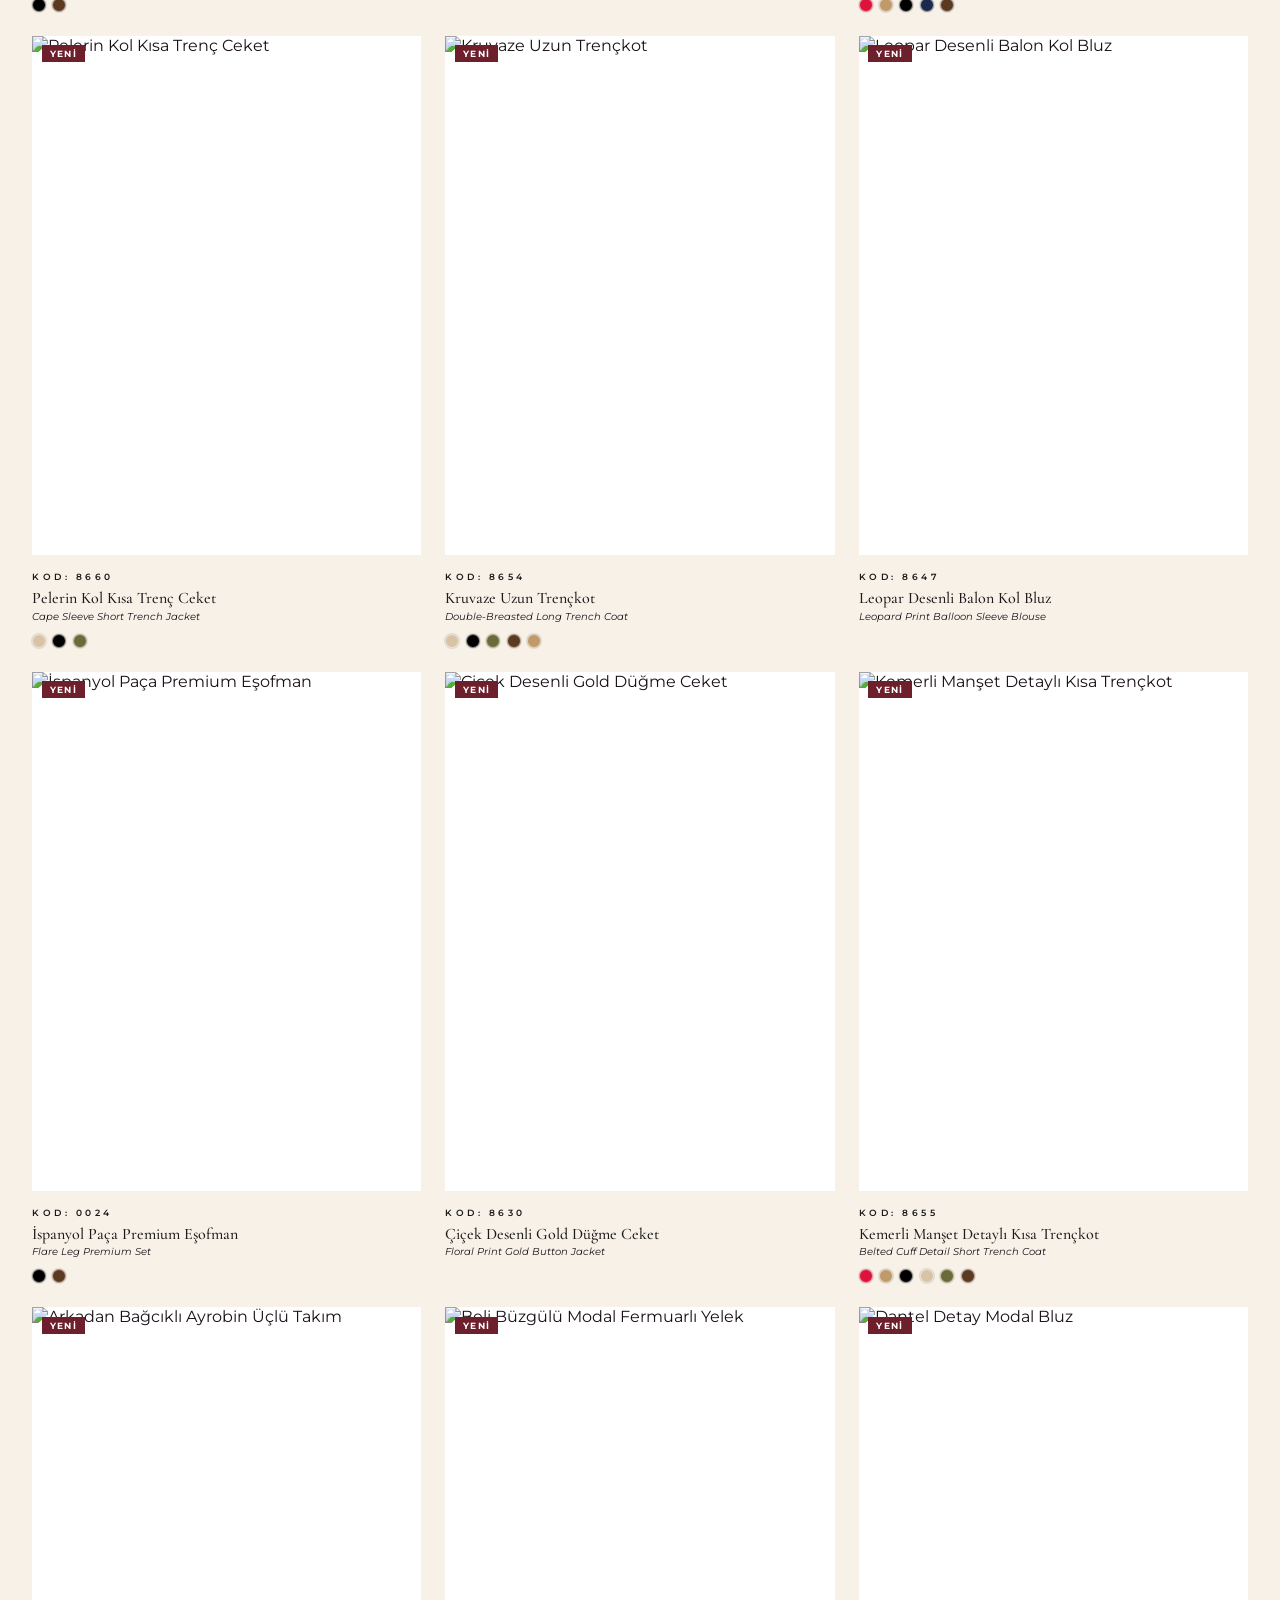
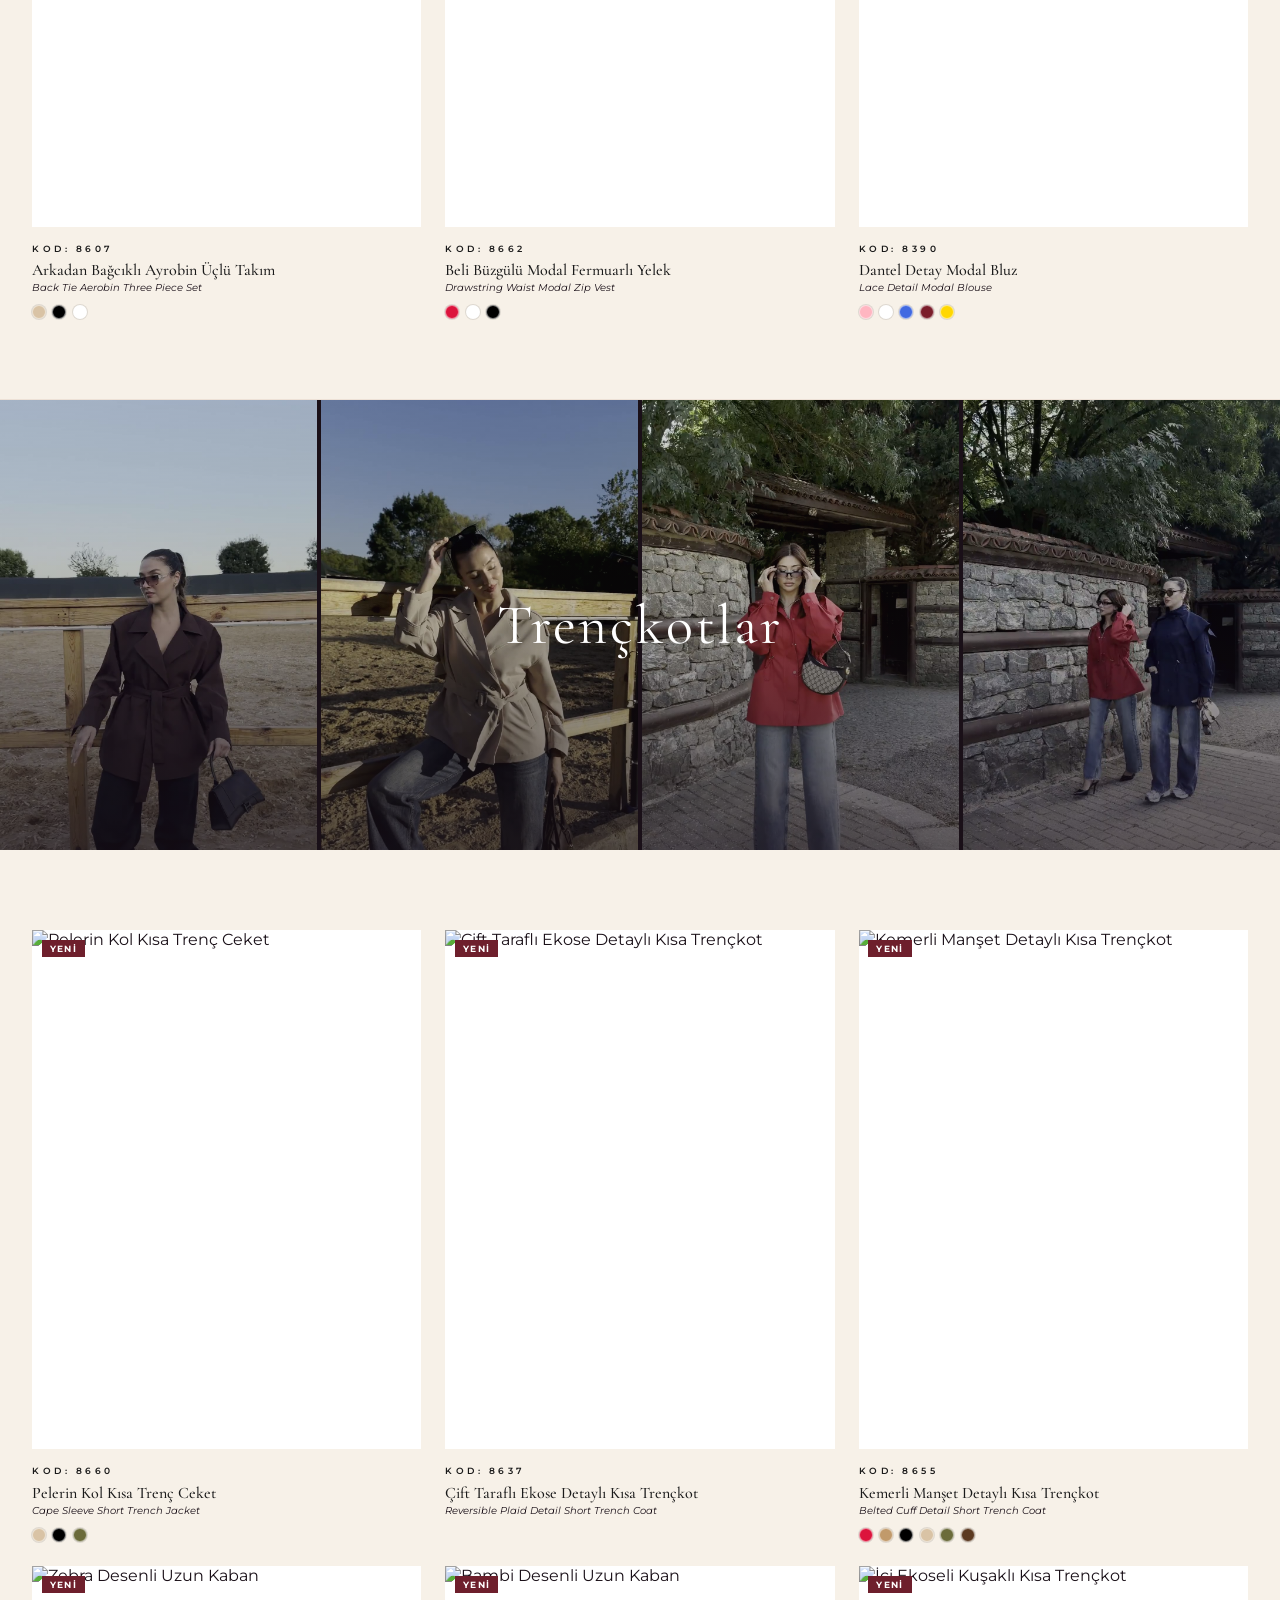
==== commit 0125748e: "fix(katalog): takılan API'de boş katalog — zaman aşımı, önbellek, yükleniyor/yeniden dene iPhone (We" ====
--- a/catalog/index.html
+++ b/catalog/index.html
@@ -1,6 +1,7 @@
 <!DOCTYPE html>
 <html lang="tr">
 <head>
+<meta charset="UTF-8" />
 <!-- © 2026 Miss Neşem. Tüm hakları saklıdır. -->
 <!-- Meta Pixel Code — PIXEL_ID'yi Meta Ads Manager'daki gerçek Pixel ID ile değiştirin
      (bu dosyada 2 yerde geçiyor: aşağıdaki fbq('init',...) çağrısı ve noscript <img> src'si). -->
@@ -24,7 +25,6 @@
 <noscript><img height="1" width="1" style="display:none"
   src="https://www.facebook.com/tr?id=PIXEL_ID&ev=PageView&noscript=1" alt="" /></noscript>
 <!-- End Meta Pixel Code -->
-<meta charset="UTF-8" />
 <meta name="viewport" content="width=device-width, initial-scale=1.0" />
 <title>Miss Neşem · Sonbahar '26 Yeni Sezon Kataloğu | Toptan Kadın Giyim</title>
 <meta name="description" content="Geyik desenli kürk kollu ceket, leopar takım, şal desenli elbise ve tüm yeni sezon. Merter'den toptan kadın giyim — kataloğu hemen inceleyin." />
@@ -985,6 +985,69 @@
   transition: opacity 0.7s ease, transform 0.7s ease;
 }
 .cat-section.revealed { opacity: 1; transform: translateY(0); }
+
+/* ===== KATALOG YÜKLENİYOR / HATA (2026-10-31) ===== */
+.catalog-status {
+  min-height: 50vh;
+  display: flex;
+  flex-direction: column;
+  align-items: center;
+  justify-content: center;
+  gap: 1.25rem;
+  padding: 4rem 2rem;
+  text-align: center;
+  color: var(--text2);
+}
+.catalog-status-title {
+  font-family: 'Cormorant Garamond', serif;
+  font-size: 1.6rem;
+  font-weight: 400;
+  letter-spacing: 0.04em;
+  color: var(--text);
+}
+.catalog-status-line {
+  width: 120px;
+  height: 1px;
+  background: rgba(181,137,90,0.25);
+  position: relative;
+  overflow: hidden;
+}
+.catalog-status-line::after {
+  content: '';
+  position: absolute;
+  top: 0; left: -40%;
+  width: 40%;
+  height: 100%;
+  background: var(--accent);
+  animation: catalogLoadingLine 1.4s ease-in-out infinite;
+}
+@keyframes catalogLoadingLine { to { left: 100%; } }
+.catalog-status-msg {
+  font-size: 0.75rem;
+  letter-spacing: 0.2em;
+  text-transform: uppercase;
+}
+.catalog-status-detail {
+  font-size: 0.65rem;
+  opacity: 0.6;
+  letter-spacing: 0.1em;
+}
+.catalog-retry-btn {
+  margin-top: 0.5rem;
+  padding: 1.1rem 2.75rem;
+  min-width: 220px;
+  background: var(--text);
+  color: #fff;
+  font-size: 0.8rem;
+  letter-spacing: 0.25em;
+  text-transform: uppercase;
+  border-radius: 2px;
+  transition: background var(--transition);
+}
+.catalog-retry-btn:hover, .catalog-retry-btn:focus-visible { background: var(--accent); }
+@media (prefers-reduced-motion: reduce) {
+  .catalog-status-line::after { animation: none; left: 30%; }
+}
 
 /* ===== KATEGORİ VİDEO BAŞLIK BANDI ===== */
 .section-header-video {
@@ -1813,7 +1876,13 @@
 </section>
 
 <!-- ===== CATALOG SECTIONS (JS render) ===== -->
-<main id="catalog"></main>
+<main id="catalog">
+  <div class="catalog-status" role="status" aria-live="polite">
+    <div class="catalog-status-title">Miss Neşem</div>
+    <div class="catalog-status-line"></div>
+    <div class="catalog-status-msg" id="catalog-loading-msg">Koleksiyon yükleniyor…</div>
+  </div>
+</main>
 
 <!-- ===== FOOTER ===== -->
 <footer>
@@ -2353,7 +2422,16 @@
     }
   });
 
+  // Veri henüz render edilmediyse (yavaş/takılan bağlantı) kategori tıklaması kaybolmasın:
+  // istek kuyruğa alınır, ilk render bitince (bkz. KATALOG YÜKLEME) o kategoriye gidilir.
+  let catalogReady = false;
+  let pendingCategory; // undefined = kuyruk boş; null = "Tüm Ürünler"
   function goToCategory(catId) {
+    if (!catalogReady) {
+      pendingCategory = catId;
+      scrollToWithNavOffset(document.getElementById('catalog'));
+      return;
+    }
     // Bölüm DOM'da yoksa (ör. "Yeni Sezon" ürünü henüz işaretlenmemişse) tüm kataloğa düş.
     const effectiveCatId = (catId && document.getElementById(catId)) ? catId : null;
     const sameCategory = currentCategoryFilter === effectiveCatId;
@@ -3589,32 +3667,252 @@
     return raw;
   }
 
-  async function loadProducts() {
+  // ===== KATALOG YÜKLEME (2026-10-31) =====
+  // iPhone (WebKit) ve uygulama içi tarayıcılarda panel API isteği bazen hiç dönmeden
+  // takılıyordu; zaman aşımı olmadığından products.json'a hiç geçilmiyor, #catalog boş
+  // kalıyordu. Sıra: Cache Storage'daki son başarılı API cevabı (varsa hemen render) →
+  // panel API (6 sn) → products.json (8 sn, 1 kez yeniden deneme). Önbellekten açıldıysa
+  // API arkada tazelenir; veri değiştiyse sessizce yeniden render edilir.
+  const CATALOG_API_URL = 'https://panel.missnesem.com/api/catalog/products';
+  const CATALOG_CACHE_NAME = 'mn-catalog';
+  const API_TIMEOUT_MS = 6000;
+  const FALLBACK_TIMEOUT_MS = 8000;
+
+  // Gövde okuması da sürenin içinde: AbortController (varsa) isteği gerçekten keser,
+  // Promise.race ise AbortController'ı olmayan/desteklemeyen tarayıcılarda da süreyi garanti eder.
+  function fetchTextWithTimeout(url, ms) {
+    const ctrl = (typeof AbortController === 'function') ? new AbortController() : null;
+    let timer;
+    const timeout = new Promise((_, reject) => {
+      timer = setTimeout(() => {
+        if (ctrl) ctrl.abort();
+        reject(new Error('zaman aşımı (' + (ms / 1000) + ' sn): ' + url));
+      }, ms);
+    });
+    const request = fetch(url, ctrl ? { signal: ctrl.signal } : undefined).then(res => {
+      if (!res.ok) throw new Error('HTTP ' + res.status + ': ' + url);
+      return res.text();
+    });
+    return Promise.race([request, timeout]).finally(() => clearTimeout(timer));
+  }
+
+  // Cache Storage sadece güvenli bağlamda (https/localhost) var; bazı uygulama içi
+  // tarayıcılarda ve gizli modda hata verebilir — her durumda sessizce atlanır.
+  async function readCatalogCache() {
     try {
-      const res = await fetch('https://panel.missnesem.com/api/catalog/products');
-      if (!res.ok) throw new Error('API error ' + res.status);
-      return await res.json();
+      if (!('caches' in window)) return null;
+      const cache = await caches.open(CATALOG_CACHE_NAME);
+      const res = await cache.match(CATALOG_API_URL);
+      return res ? await res.text() : null;
     } catch (e) {
-      console.warn('Panel API bağlantısı yok, products.json fallback:', e.message);
-      const res = await fetch('/catalog/products.json');
-      return await res.json();
-    }
-  }
-
-  Promise.all([detectWebpSupport(), loadProducts()])
-    .then(([supported, raw]) => {
-      webpSupported = supported;
-      console.log('[MissNesem] Veri alındı, normalize ediliyor. WebP destekleniyor mu:', supported);
-      renderCatalog(normalizeCatalogData(raw));
-    })
-    .catch(err => {
-      console.error('[MissNesem] FETCH/RENDER HATASI:', err);
-      document.getElementById('catalog').innerHTML =
-        '<div style="text-align:center;padding:4rem 2rem;color:var(--text2);font-size:0.75rem;letter-spacing:0.2em;text-transform:uppercase;">'
-        + 'Katalog yüklenemedi. Lütfen sayfayı yenileyin.<br>'
-        + '<span style="font-size:0.65rem;opacity:0.6;letter-spacing:0.1em;text-transform:none;display:block;margin-top:1rem">' + err.message + '</span>'
-        + '</div>';
-    });
+      return null;
+    }
+  }
+  async function writeCatalogCache(text) {
+    try {
+      if (!('caches' in window)) return;
+      const cache = await caches.open(CATALOG_CACHE_NAME);
+      await cache.put(CATALOG_API_URL, new Response(text, { headers: { 'Content-Type': 'application/json' } }));
+    } catch (e) { /* sessizce atla */ }
+  }
+
+  async function fetchFallbackText() {
+    try {
+      return await fetchTextWithTimeout('/catalog/products.json', FALLBACK_TIMEOUT_MS);
+    } catch (e) {
+      console.warn('[MissNesem] products.json 1. deneme başarısız, yeniden deneniyor:', e.message);
+      return await fetchTextWithTimeout('/catalog/products.json', FALLBACK_TIMEOUT_MS);
+    }
+  }
+
+  function setCatalogLoadingMessage() {
+    const el = document.getElementById('catalog-loading-msg');
+    if (!el) return;
+    const lang = localStorage.getItem('mn_lang') || 'tr';
+    el.textContent = { en: 'Loading collection…', ar: 'جارٍ تحميل المجموعة…' }[lang] || 'Koleksiyon yükleniyor…';
+  }
+
+  function showCatalogError(err) {
+    const catalog = document.getElementById('catalog');
+    catalog.innerHTML =
+      '<div class="catalog-status" role="alert">'
+      + '<div class="catalog-status-msg">Katalog yüklenemedi.</div>'
+      + '<div class="catalog-status-detail"></div>'
+      + '<button type="button" class="catalog-retry-btn">Yeniden Dene</button>'
+      + '</div>';
+    catalog.querySelector('.catalog-status-detail').textContent = err && err.message ? err.message : '';
+    catalog.querySelector('.catalog-retry-btn').addEventListener('click', () => loadCatalog());
+  }
+
+  // renderCatalog her çağrıda #catalog'a yeni click/keydown dinleyicisi ekliyor; ikinci render'da
+  // ürün iki kez açılmasın diye eleman (dinleyicileriyle birlikte) boş bir kopyasıyla değiştirilir.
+  function freshCatalogElement() {
+    const old = document.getElementById('catalog');
+    const fresh = old.cloneNode(false);
+    old.replaceWith(fresh);
+  }
+
+  let lastRenderedText = null;
+  let pendingRefreshText = null;
+  let refreshWaitTimer = null;
+
+  function renderFromText(text) {
+    const data = normalizeCatalogData(JSON.parse(text));
+    freshCatalogElement();
+    renderCatalog(data);
+    lastRenderedText = text;
+  }
+
+  function firstRender(text) {
+    renderFromText(text);
+    catalogReady = true;
+    if (pendingCategory !== undefined) {
+      const cat = pendingCategory;
+      pendingCategory = undefined;
+      goToCategory(cat);
+    }
+  }
+
+  // Açık ürün/galeri/favori paneli varken DOM değiştirilmez — kapanınca uygulanır.
+  function catalogOverlayOpen() {
+    return overlay.classList.contains('open')
+      || fullscreenOverlay.classList.contains('open')
+      || favPanel.classList.contains('open');
+  }
+
+  function scheduleSilentRefresh(text) {
+    pendingRefreshText = text;
+    if (refreshWaitTimer) return;
+    const tryApply = () => {
+      if (catalogOverlayOpen()) return;
+      clearInterval(refreshWaitTimer);
+      refreshWaitTimer = null;
+      const t = pendingRefreshText;
+      pendingRefreshText = null;
+      if (t && t !== lastRenderedText) silentRerender(t);
+    };
+    refreshWaitTimer = setInterval(tryApply, 800);
+    tryApply();
+  }
+
+  // Filtre, arama ve görünürdeki ürünün ekrandaki konumu korunarak yeniden render.
+  function silentRerender(text) {
+    const nav = document.getElementById('nav');
+    const navH = nav ? nav.offsetHeight : 0;
+    let anchor = null;
+    for (const card of document.querySelectorAll('#catalog .product-card')) {
+      const r = card.getBoundingClientRect();
+      if (r.height && r.bottom > navH) {
+        const section = card.closest('.cat-section');
+        anchor = { code: card.dataset.code, sectionId: section ? section.id : null, top: r.top };
+        break;
+      }
+    }
+    const savedY = window.pageYOffset;
+    const savedCat = currentCategoryFilter;
+
+    try {
+      renderFromText(text);
+    } catch (e) {
+      console.error('[MissNesem] Arka plan yenileme render hatası:', e);
+      return;
+    }
+    // Yeni bölümler görünür başlasın (initReveal'in kayma/fade animasyonu tekrar oynamasın).
+    document.querySelectorAll('#catalog .cat-section, #catalog .reveal').forEach(el => el.classList.add('visible', 'revealed'));
+    filterByCategory(savedCat);
+    if (searchInput.value || hideSoldoutToggle.checked) filterProducts(searchInput.value);
+
+    const restoreScroll = () => {
+      let y = savedY;
+      if (anchor) {
+        const sel = (anchor.sectionId ? '#' + CSS.escape(anchor.sectionId) + ' ' : '#catalog ')
+          + '.product-card[data-code="' + CSS.escape(anchor.code) + '"]';
+        const card = document.querySelector(sel);
+        if (card) y = window.pageYOffset + card.getBoundingClientRect().top - anchor.top;
+      }
+      const html = document.documentElement;
+      const prev = html.style.scrollBehavior;
+      html.style.scrollBehavior = 'auto';
+      window.scrollTo(0, Math.max(0, y));
+      html.style.scrollBehavior = prev;
+    };
+    restoreScroll();
+    // initHistoryState kategori varsa rAF'te kaydırıyor — ondan sonra konumu tekrar sabitle.
+    requestAnimationFrame(() => requestAnimationFrame(restoreScroll));
+  }
+
+  let catalogLoadRun = 0;
+  async function loadCatalog() {
+    const run = ++catalogLoadRun;
+    const t0 = performance.now();
+    const ms = () => Math.round(performance.now() - t0);
+    if (!catalogReady) {
+      const catalog = document.getElementById('catalog');
+      if (!catalog.querySelector('.catalog-status-line')) {
+        catalog.innerHTML = '<div class="catalog-status" role="status" aria-live="polite">'
+          + '<div class="catalog-status-title">Miss Neşem</div><div class="catalog-status-line"></div>'
+          + '<div class="catalog-status-msg" id="catalog-loading-msg"></div></div>';
+      }
+      setCatalogLoadingMessage();
+    }
+
+    const [supported, cachedText] = await Promise.all([detectWebpSupport(), readCatalogCache()]);
+    webpSupported = supported;
+    if (run !== catalogLoadRun) return;
+
+    let shownFromCache = false;
+    if (cachedText && !catalogReady) {
+      try {
+        firstRender(cachedText);
+        shownFromCache = true;
+        console.log('[MissNesem] Katalog yüklendi — kaynak: cache, ' + ms() + ' ms');
+      } catch (e) {
+        console.warn('[MissNesem] Önbellekteki katalog bozuk, atlanıyor:', e.message);
+      }
+    }
+
+    let apiText = null;
+    try {
+      apiText = await fetchTextWithTimeout(CATALOG_API_URL, API_TIMEOUT_MS);
+      JSON.parse(apiText); // bozuk/yarım cevap önbelleğe yazılmasın
+    } catch (e) {
+      apiText = null;
+      console.warn('[MissNesem] Panel API başarısız (' + ms() + ' ms):', e.message);
+    }
+    if (run !== catalogLoadRun) return;
+
+    if (apiText) {
+      writeCatalogCache(apiText);
+      if (!catalogReady) {
+        try {
+          firstRender(apiText);
+          console.log('[MissNesem] Katalog yüklendi — kaynak: api, ' + ms() + ' ms');
+          return;
+        } catch (e) {
+          console.error('[MissNesem] API verisi render edilemedi:', e);
+        }
+      } else if (shownFromCache) {
+        const changed = apiText !== lastRenderedText;
+        console.log('[MissNesem] Arka plan tazeleme — kaynak: api, ' + ms() + ' ms, ' + (changed ? 'veri değişti, yeniden render' : 'veri aynı'));
+        if (changed) scheduleSilentRefresh(apiText);
+        return;
+      }
+    }
+    if (catalogReady) return; // önbellekten zaten gösterildi, API arkada başarısız oldu
+
+    try {
+      const fbText = await fetchFallbackText();
+      if (run !== catalogLoadRun) return;
+      firstRender(fbText);
+      console.log('[MissNesem] Katalog yüklendi — kaynak: products.json, ' + ms() + ' ms');
+    } catch (err) {
+      if (run !== catalogLoadRun) return;
+      console.error('[MissNesem] FETCH/RENDER HATASI (' + ms() + ' ms):', err);
+      showCatalogError(err);
+    }
+  }
+
+  loadCatalog();
 
   // ===== LAZY LOAD (ürün görselleri) =====
   // data-src taşıyan kartlar viewport'a ~200px kala gerçek src'ye kavuşur; loading="lazy"
